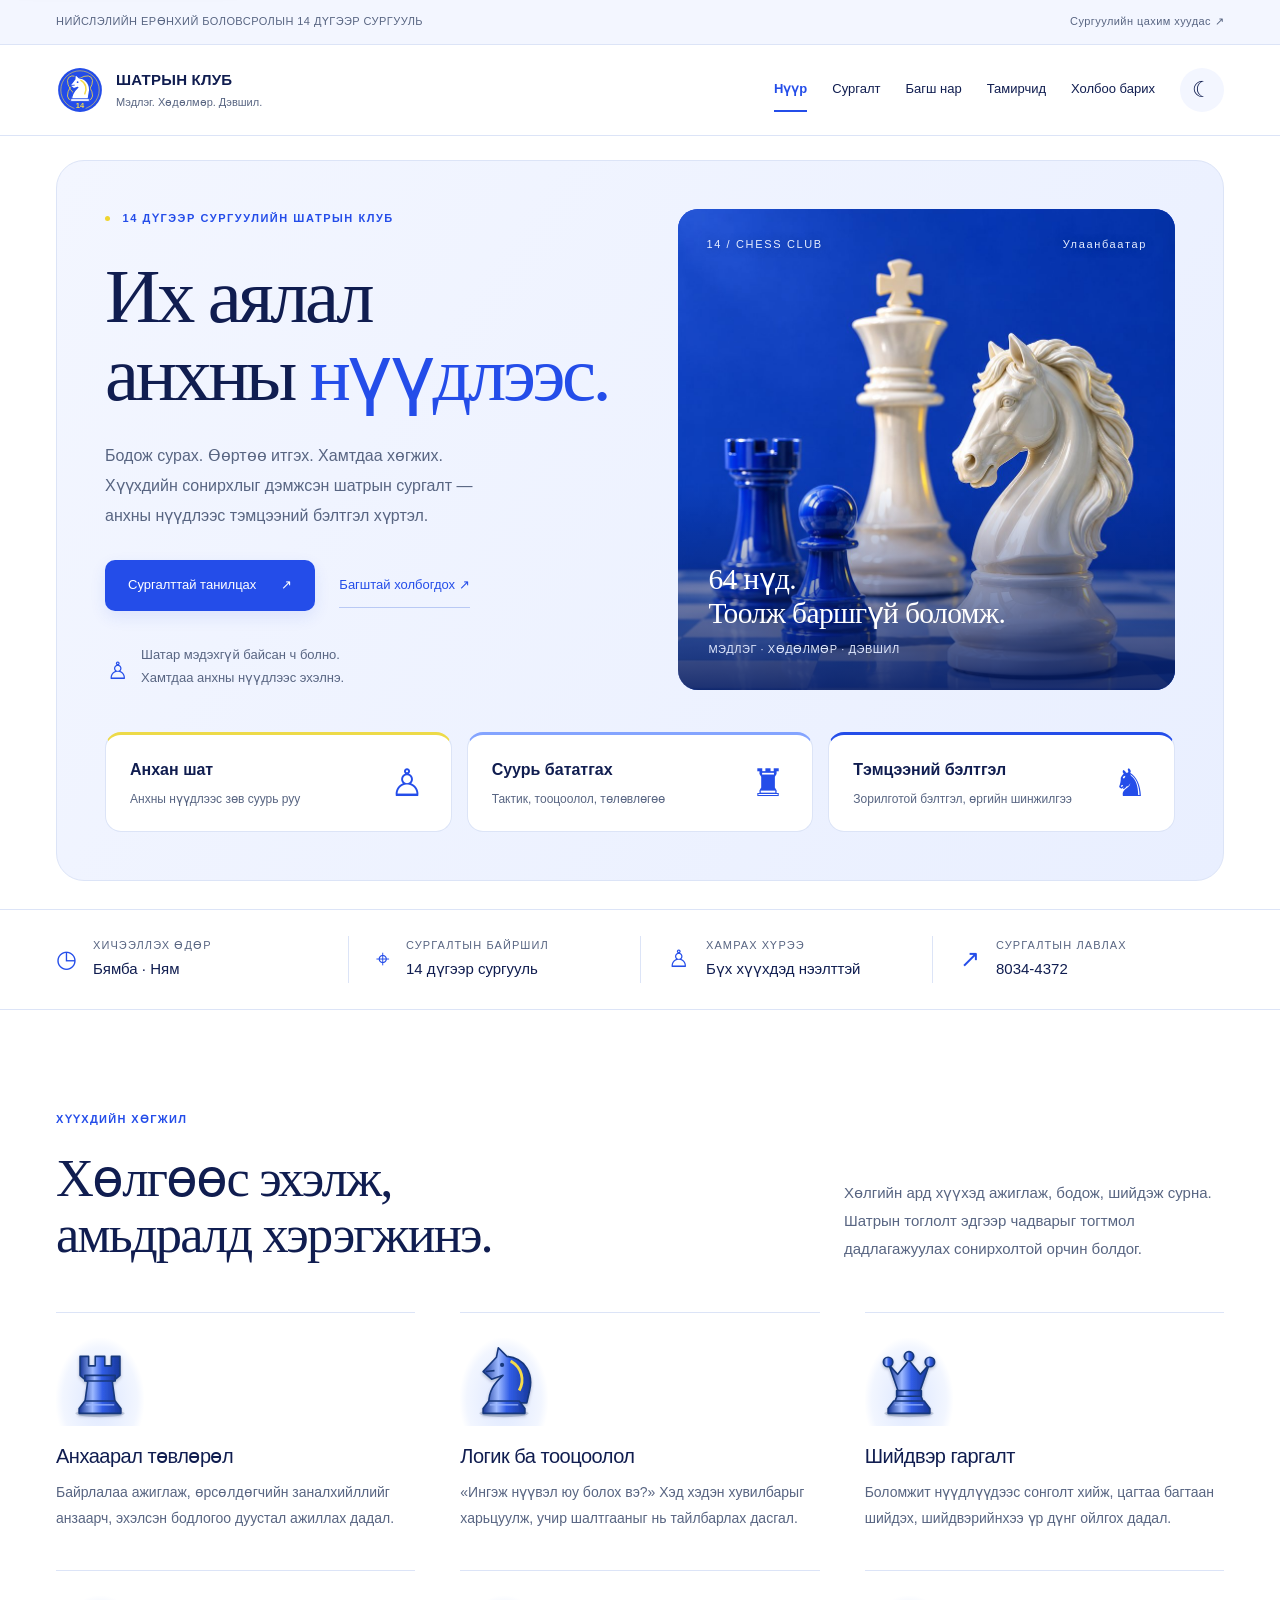
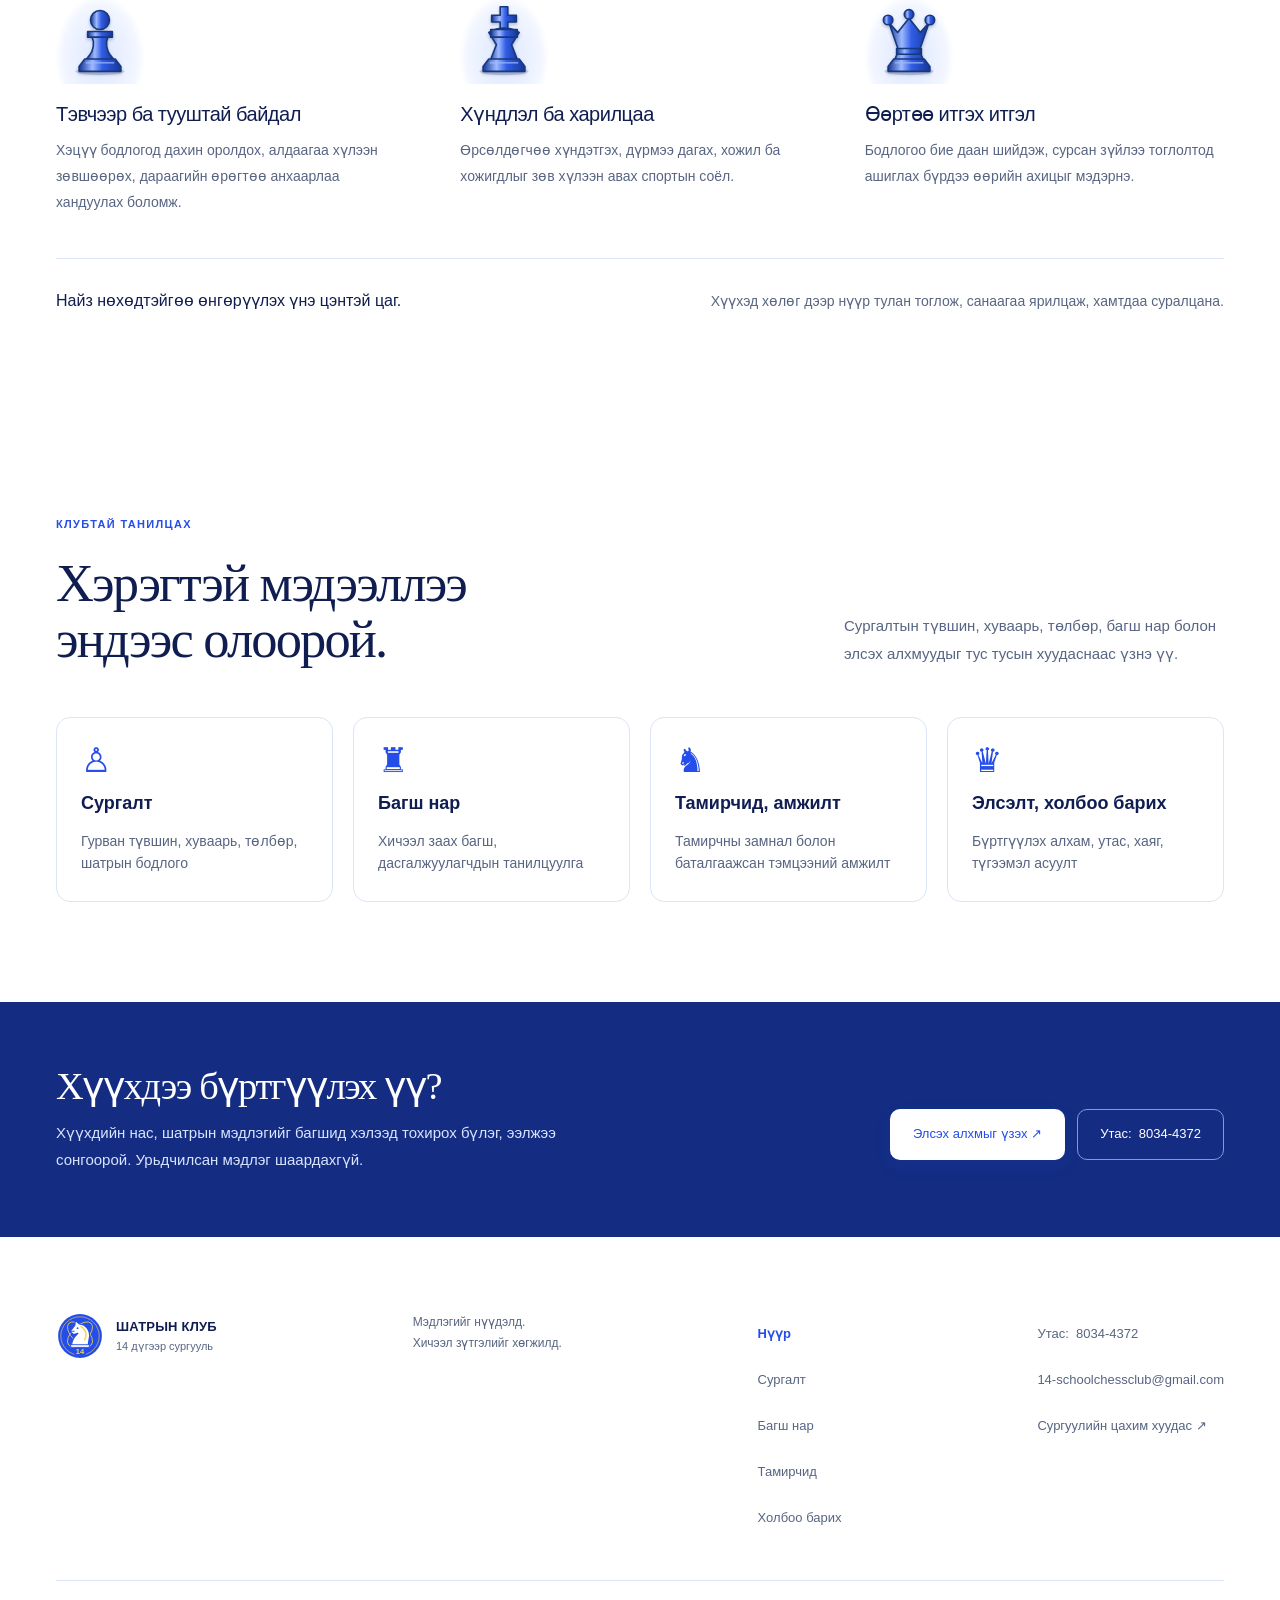
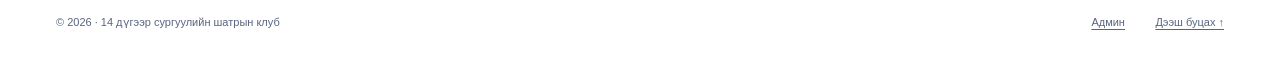
==== school14-chess-site-v2/index.html @ 6b98bfe1 "Add files via upload" ====
<!doctype html>
<html lang="mn">
  <head>
    <meta charset="utf-8" />
    <meta name="viewport" content="width=device-width, initial-scale=1" />
    <meta name="theme-color" content="#244de9" />
    <title>14 дүгээр сургуулийн шатрын клуб | Анхны нүүдлээс зөв дадал руу</title>
    <meta
      name="description"
      content="14 дүгээр сургуулийн шатрын клуб. Анхан шатнаас тэмцээний бэлтгэл хүртэлх сургалт. Бямба, Ням гарагт гурван ээлжээр хичээллэнэ."
    />
    <link rel="icon" type="image/svg+xml" href="assets/club-logo.svg" />

    <!-- Загвар -->
    <link rel="stylesheet" href="css/style.css" />

    <!-- Өнгөний горимыг хуудас зурагдахаас өмнө тохируулна -->
    <script src="js/theme.js"></script>

    <!-- Хуудасны үйлдлүүд -->
    <script src="js/site-config.js" defer></script>
    <script src="js/common.js" defer></script>
  </head>
  <body>
    <a class="skip" href="#main">Үндсэн агуулга руу шилжих</a>

    <!-- Сургуулийн мөр ба толгой хэсэг (бүх хуудсанд ижил) -->
    <div class="school-bar">
      <div class="container">
        <span>НИЙСЛЭЛИЙН ЕРӨНХИЙ БОЛОВСРОЛЫН 14 ДҮГЭЭР СУРГУУЛЬ</span>
        <a href="https://14school.mn/" target="_blank" rel="noopener" data-club-href="schoolUrl">
          Сургуулийн цахим хуудас ↗
        </a>
      </div>
    </div>
    <header class="header">
      <div class="container header-inner">
        <a class="brand" href="index.html" aria-label="Шатрын клуб — Нүүр хуудас">
          <img src="assets/club-logo.svg" width="56" height="56" alt="" />
          <span>
            ШАТРЫН КЛУБ
            <small>Мэдлэг. Хөдөлмөр. Дэвшил.</small>
          </span>
        </a>
        <button
          id="menu"
          class="menu"
          type="button"
          aria-expanded="false"
          aria-controls="nav"
          aria-label="Үндсэн цэс нээх"
        >
          <span aria-hidden="true">☰</span>
        </button>
        <nav id="nav" aria-label="Үндсэн цэс">
          <a href="index.html" aria-current="page">Нүүр</a>
          <a href="training.html">Сургалт</a>
          <a href="coaches.html">Багш нар</a>
          <a href="athletes.html">Тамирчид</a>
          <a href="contact.html">Холбоо барих</a>
        </nav>
        <div class="header-tools">
          <button
            class="theme-toggle"
            type="button"
            aria-label="Харанхуй горимд шилжих"
            aria-pressed="false"
          >
            <span aria-hidden="true">☾</span>
          </button>
        </div>
      </div>
    </header>
    <main id="main" tabindex="-1">
      <!-- Нүүр хэсэг -->
      <section class="hero" aria-labelledby="hero-title">
        <div class="container hero-content">
          <div class="hero-copy">
            <p class="eyebrow">
              <span class="dot"></span>
              14 ДҮГЭЭР СУРГУУЛИЙН ШАТРЫН КЛУБ
            </p>
            <h1 id="hero-title">
              Их аялал
              <br />
              анхны
              <span>нүүдлээс.</span>
            </h1>
            <p class="hero-lead">
              Бодож сурах. Өөртөө итгэх. Хамтдаа хөгжих.
              <br />
              Хүүхдийн сонирхлыг дэмжсэн шатрын сургалт — анхны нүүдлээс тэмцээний бэлтгэл хүртэл.
            </p>
            <div class="actions">
              <a href="training.html#program" class="button gold">
                Сургалттай танилцах
                <span>↗</span>
              </a>
              <a href="contact.html" class="hero-link">Багштай холбогдох ↗</a>
            </div>
            <div class="hero-note">
              <span aria-hidden="true">♙</span>
              <p>
                Шатар мэдэхгүй байсан ч болно.
                <br />
                <strong>Хамтдаа анхны нүүдлээс эхэлнэ.</strong>
              </p>
            </div>
          </div>
          <figure class="hero-visual">
            <img
              class="hero-photo"
              src="assets/chess-hero-v2.jpg"
              alt="Цэнхэр, цагаан хөлөг дээрх морь, ноён, тэрэг болон хүү"
              fetchpriority="high"
            />
            <div class="visual-top" aria-hidden="true">
              <span>14 / CHESS CLUB</span>
              <span>Улаанбаатар</span>
            </div>
            <figcaption class="visual-caption">
              <span>
                64 нүд.
                <br />
                Тоолж баршгүй боломж.
              </span>
              <small>МЭДЛЭГ · ХӨДӨЛМӨР · ДЭВШИЛ</small>
            </figcaption>
          </figure>
          <div class="hero-courses">
            <a class="hero-course" href="training.html#level-beginner">
              <div>
                <strong>Анхан шат</strong>
                <small>Анхны нүүдлээс зөв суурь руу</small>
              </div>
              <span aria-hidden="true">♙</span>
            </a>
            <a class="hero-course" href="training.html#level-foundation">
              <div>
                <strong>Суурь бататгах</strong>
                <small>Тактик, тооцоолол, төлөвлөгөө</small>
              </div>
              <span aria-hidden="true">♜</span>
            </a>
            <a class="hero-course" href="training.html#level-competition">
              <div>
                <strong>Тэмцээний бэлтгэл</strong>
                <small>Зорилготой бэлтгэл, өргийн шинжилгээ</small>
              </div>
              <span aria-hidden="true">♞</span>
            </a>
          </div>
        </div>
      </section>

      <!-- Товч мэдээллийн мөр -->
      <div class="quick-info">
        <div class="container quick-grid">
          <div>
            <span class="quick-icon">◷</span>
            <p>
              <small>ХИЧЭЭЛЛЭХ ӨДӨР</small>
              <strong>Бямба · Ням</strong>
            </p>
          </div>
          <div>
            <span class="quick-icon">⌖</span>
            <p>
              <small>СУРГАЛТЫН БАЙРШИЛ</small>
              <strong>14 дүгээр сургууль</strong>
            </p>
          </div>
          <div>
            <span class="quick-icon">♙</span>
            <p>
              <small>ХАМРАХ ХҮРЭЭ</small>
              <strong>Бүх хүүхдэд нээлттэй</strong>
            </p>
          </div>
          <a href="tel:+97680344372" data-club-href="phone">
            <span class="quick-icon">↗</span>
            <p>
              <small>СУРГАЛТЫН ЛАВЛАХ</small>
              <strong><span data-club="phone">8034-4372</span></strong>
            </p>
          </a>
        </div>
      </div>

      <!-- Шатрын ач тус -->
      <section id="benefits" class="section container">
        <div class="section-heading">
          <div>
            <p class="eyebrow">ХҮҮХДИЙН ХӨГЖИЛ</p>
            <h2>
              Хөлгөөс эхэлж,
              <br />
              <span>амьдралд хэрэгжинэ.</span>
            </h2>
          </div>
          <p class="section-intro">
            Хөлгийн ард хүүхэд ажиглаж, бодож, шийдэж сурна. Шатрын тоглолт эдгээр чадварыг тогтмол
            дадлагажуулах сонирхолтой орчин болдог.
          </p>
        </div>
        <div class="benefits-grid">
          <article>
            <span class="benefit-icon" aria-hidden="true">
              <img src="assets/pieces/blueR.svg" width="80" height="80" alt="" loading="lazy" />
            </span>
            <h3>Анхаарал төвлөрөл</h3>
            <p>
              Байрлалаа ажиглаж, өрсөлдөгчийн заналхийллийг анзаарч, эхэлсэн бодлогоо дуустал
              ажиллах дадал.
            </p>
          </article>
          <article>
            <span class="benefit-icon" aria-hidden="true">
              <img src="assets/pieces/blueN.svg" width="80" height="80" alt="" loading="lazy" />
            </span>
            <h3>Логик ба тооцоолол</h3>
            <p>
              «Ингэж нүүвэл юу болох вэ?» Хэд хэдэн хувилбарыг харьцуулж, учир шалтгааныг нь
              тайлбарлах дасгал.
            </p>
          </article>
          <article>
            <span class="benefit-icon" aria-hidden="true">
              <img src="assets/pieces/blueQ.svg" width="80" height="80" alt="" loading="lazy" />
            </span>
            <h3>Шийдвэр гаргалт</h3>
            <p>
              Боломжит нүүдлүүдээс сонголт хийж, цагтаа багтаан шийдэх, шийдвэрийнхээ үр дүнг ойлгох
              дадал.
            </p>
          </article>
          <article>
            <span class="benefit-icon" aria-hidden="true">
              <img src="assets/pieces/blueP.svg" width="80" height="80" alt="" loading="lazy" />
            </span>
            <h3>Тэвчээр ба тууштай байдал</h3>
            <p>
              Хэцүү бодлогод дахин оролдох, алдаагаа хүлээн зөвшөөрөх, дараагийн өрөгтөө анхаарлаа
              хандуулах боломж.
            </p>
          </article>
          <article>
            <span class="benefit-icon" aria-hidden="true">
              <img src="assets/pieces/blueK.svg" width="80" height="80" alt="" loading="lazy" />
            </span>
            <h3>Хүндлэл ба харилцаа</h3>
            <p>
              Өрсөлдөгчөө хүндэтгэх, дүрмээ дагах, хожил ба хожигдлыг зөв хүлээн авах спортын соёл.
            </p>
          </article>
          <article>
            <span class="benefit-icon" aria-hidden="true">
              <img src="assets/pieces/blueQ.svg" width="80" height="80" alt="" loading="lazy" />
            </span>
            <h3>Өөртөө итгэх итгэл</h3>
            <p>
              Бодлогоо бие даан шийдэж, сурсан зүйлээ тоглолтод ашиглах бүрдээ өөрийн ахицыг
              мэдэрнэ.
            </p>
          </article>
        </div>
        <div class="benefit-note">
          <strong>Найз нөхөдтэйгөө өнгөрүүлэх үнэ цэнтэй цаг.</strong>
          <p>Хүүхэд хөлөг дээр нүүр тулан тоглож, санаагаа ярилцаж, хамтдаа суралцана.</p>
        </div>
      </section>

      <!-- Бусад хуудас руу чиглүүлэх -->
      <section class="section container" aria-labelledby="explore-title">
        <div class="section-heading">
          <div>
            <p class="eyebrow">КЛУБТАЙ ТАНИЛЦАХ</p>
            <h2 id="explore-title">
              Хэрэгтэй мэдээллээ
              <br />
              <span>эндээс олоорой.</span>
            </h2>
          </div>
          <p class="section-intro">
            Сургалтын түвшин, хуваарь, төлбөр, багш нар болон элсэх алхмуудыг тус тусын хуудаснаас
            үзнэ үү.
          </p>
        </div>
        <ul class="page-links">
          <li>
            <a href="training.html">
              <span aria-hidden="true">♙</span>
              <strong>Сургалт</strong>
              <small>Гурван түвшин, хуваарь, төлбөр, шатрын бодлого</small>
            </a>
          </li>
          <li>
            <a href="coaches.html">
              <span aria-hidden="true">♜</span>
              <strong>Багш нар</strong>
              <small>Хичээл заах багш, дасгалжуулагчдын танилцуулга</small>
            </a>
          </li>
          <li>
            <a href="athletes.html">
              <span aria-hidden="true">♞</span>
              <strong>Тамирчид, амжилт</strong>
              <small>Тамирчны замнал болон баталгаажсан тэмцээний амжилт</small>
            </a>
          </li>
          <li>
            <a href="contact.html">
              <span aria-hidden="true">♛</span>
              <strong>Элсэлт, холбоо барих</strong>
              <small>Бүртгүүлэх алхам, утас, хаяг, түгээмэл асуулт</small>
            </a>
          </li>
        </ul>
      </section>

      <!-- Элсэлтийн уриалга -->
      <section class="cta-band" aria-labelledby="cta-title">
        <div class="container">
          <div>
            <h2 id="cta-title">Хүүхдээ бүртгүүлэх үү?</h2>
            <p>
              Хүүхдийн нас, шатрын мэдлэгийг багшид хэлээд тохирох бүлэг, ээлжээ сонгоорой.
              Урьдчилсан мэдлэг шаардахгүй.
            </p>
          </div>
          <div class="actions">
            <a class="button gold" href="contact.html">Элсэх алхмыг үзэх ↗</a>
            <a class="button outline-light" href="tel:+97680344372" data-club-href="phone">
              <span>
                Утас:&nbsp;
                <span data-club="phone">8034-4372</span>
              </span>
            </a>
          </div>
        </div>
      </section>
    </main>

    <!-- Хөл хэсэг (бүх хуудсанд ижил) -->
    <footer>
      <div class="container footer-top">
        <a class="brand" href="index.html" aria-label="Шатрын клуб — Нүүр хуудас">
          <img src="assets/club-logo.svg" width="48" height="48" alt="" />
          <span>
            ШАТРЫН КЛУБ
            <small>14 дүгээр сургууль</small>
          </span>
        </a>
        <p>
          Мэдлэгийг нүүдэлд.
          <br />
          Хичээл зүтгэлийг хөгжилд.
        </p>
        <nav class="footer-nav" aria-label="Хөл хэсгийн цэс">
          <ul>
            <li><a href="index.html" aria-current="page">Нүүр</a></li>
            <li><a href="training.html">Сургалт</a></li>
            <li><a href="coaches.html">Багш нар</a></li>
            <li><a href="athletes.html">Тамирчид</a></li>
            <li><a href="contact.html">Холбоо барих</a></li>
          </ul>
        </nav>
        <ul class="footer-contact">
          <li>
            <a href="tel:+97680344372" data-club-href="phone">
              <span>
                Утас:&nbsp;
                <span data-club="phone">8034-4372</span>
              </span>
            </a>
          </li>
          <li>
            <a href="mailto:14-schoolchessclub@gmail.com" data-club-href="email">
              <span data-club="email">14-schoolchessclub@gmail.com</span>
            </a>
          </li>
          <li>
            <a
              href="https://14school.mn/"
              target="_blank"
              rel="noopener"
              data-club-href="schoolUrl"
            >
              Сургуулийн цахим хуудас ↗
            </a>
          </li>
        </ul>
      </div>
      <div class="container footer-bottom">
        <span>© 2026 · 14 дүгээр сургуулийн шатрын клуб</span>
        <a href="admin.html" rel="nofollow">Админ</a>
        <a href="#main">Дээш буцах ↑</a>
      </div>
    </footer>
  </body>
</html>
---- school14-chess-site-v2/css/style.css ----
/*
  14 дүгээр сургуулийн шатрын клуб — үндсэн загвар

  Бүтэц:
    1. Өнгө, фонтын хувьсагчид (:root)
    2. Суурь тохиргоо
    3. Нийтлэг хэрэгслүүд
    4. Хуудасны хэсгүүд — сайт дээр харагдах дарааллаар
    5. Дэлгэцийн хэмжээ бүрийн тохиргоо (@media) — файлын төгсгөлд

  Өнгө солихдоо зөвхөн :root доторх хувьсагчийг засна.
*/

/* ==========================================================================
   Өнгө, фонтын хувьсагчид
   ========================================================================== */

:root {
  --gold: #e6c465;
  --font: Arial, Helvetica, sans-serif;
  --body: #fff;
  --surface: #fff;
  --paper: #f3f6ff;
  --soft: #e9efff;
  --ink: #101d50;
  --muted: #586582;
  --blue: #244de9;
  --navy: #122b7c;
  --line: #dce4f7;
  --hero: #f2f6ff;
  --accent: #f6db48;
  color-scheme: light;
}

:root[data-theme='dark'] {
  --body: #0d1734;
  --surface: #152347;
  --paper: #111f40;
  --soft: #1b3060;
  --ink: #f4f7ff;
  --muted: #b9c6e4;
  --blue: #94b4ff;
  --navy: #09122b;
  --line: #2e426b;
  --hero: #14264f;
  --accent: #f6db48;
  color-scheme: dark;
}

/* ==========================================================================
   Суурь тохиргоо
   ========================================================================== */

* {
  box-sizing: border-box;
}

html {
  scroll-behavior: smooth;
  scroll-padding-top: 110px;
}

body {
  margin: 0;
  background: var(--body);
  color: var(--ink);
  font:
    16px/1.75 Arial,
    Helvetica,
    sans-serif;
  -webkit-font-smoothing: antialiased;
}

a {
  color: inherit;
  text-decoration: none;
  -webkit-tap-highlight-color: transparent;
  touch-action: manipulation;
}

button {
  font: inherit;
  -webkit-tap-highlight-color: transparent;
  cursor: pointer;
  touch-action: manipulation;
}

input {
  font: inherit;
  touch-action: manipulation;
}

img {
  max-width: 100%;
}

h1,
h2 {
  margin: 0;
  font-family: 'Times New Roman', Times, serif;
  font-weight: 400;
  line-height: 1.06;
  letter-spacing: -0.035em;
}

h2 {
  font-size: clamp(38px, 4.1vw, 58px);
}

h3,
h4 {
  margin: 0;
  font-weight: 500;
  line-height: 1.2;
  letter-spacing: -0.025em;
}

h3 {
  font-size: 20px;
}

p {
  margin: 0;
  text-wrap: pretty;
}

button:focus-visible,
a:focus-visible,
summary:focus-visible,
input:focus-visible {
  outline: 3px solid #d5ad40;
  outline-offset: 5px;
}

button:disabled {
  cursor: default;
}

[hidden] {
  display: none !important;
}

#team {
  border-top: 1px solid var(--line);
}

/* ==========================================================================
   Нийтлэг хэрэгслүүд: контейнер, гарчиг, товч
   ========================================================================== */

.container {
  width: calc(100% - 112px);
  max-width: 1240px;
  margin: auto;
}

.skip {
  position: fixed;
  top: -80px;
  left: 10px;
  z-index: 100;
  padding: 12px 16px;
  border-radius: 4px;
  background: var(--surface);
  color: var(--ink);
  box-shadow: 0 6px 24px #0b1a4a33;
}

.skip:focus {
  top: 10px;
}

.dot {
  display: inline-block;
  width: 6px;
  height: 6px;
  margin: 0 8px 1px 0;
  border-radius: 50%;
}

.button {
  display: inline-flex;
  align-items: center;
  justify-content: center;
  gap: 25px;
  min-height: 49px;
  padding: 13px 22px;
  border: 1px solid transparent;
  border-radius: 10px;
  font-size: 13px;
  font-weight: 500;
  transition:
    background 0.18s,
    transform 0.18s;
}

.button:hover {
  transform: translateY(-2px);
}

.section-heading {
  display: flex;
  align-items: flex-end;
  justify-content: space-between;
  gap: 60px;
  margin-bottom: 50px;
}

.text-link {
  display: inline-block;
  color: var(--blue);
  font-size: 13px;
  font-weight: 500;
  line-height: 1.8;
}

.plain-light {
  border: 0;
  background: transparent;
}

.section-intro,
.section-heading .section-intro {
  max-width: 380px;
  color: var(--muted);
  font-size: 15px;
  line-height: 1.85;
}

.section {
  padding-block: 100px;
}

.eyebrow {
  margin-bottom: 22px;
  color: var(--blue);
  font-size: 11px;
  font-weight: 600;
  letter-spacing: 0.12em;
}

.section-heading > div {
  flex-shrink: 1;
}

.gold {
  background: #244de9;
  box-shadow: 0 6px 16px #244de91a;
  color: white;
}

.gold:hover {
  background: #173ac3;
  color: #fff;
}

/* ==========================================================================
   Сургуулийн мөр ба толгой хэсэг
   ========================================================================== */

.school-bar .container {
  display: flex;
  align-items: center;
  justify-content: space-between;
  min-height: 30px;
}

.header {
  position: sticky;
  top: 0;
  z-index: 20;
  border-bottom: 1px solid var(--line);
  border-color: var(--line);
  background: var(--body);
}

.header-inner {
  display: flex;
  align-items: center;
  justify-content: space-between;
  gap: 25px;
  min-height: 90px;
}

.brand {
  display: flex;
  flex-shrink: 0;
  align-items: center;
  gap: 12px;
}

.brand img {
  width: 48px;
  height: 48px;
  border-radius: 50%;
}

.brand > span {
  font-size: 15px;
  font-weight: 600;
  line-height: 1.35;
  letter-spacing: 0.015em;
}

.brand small {
  display: block;
  margin-top: 4px;
  color: var(--muted);
  font-size: 11px;
  font-weight: 500;
  letter-spacing: 0;
}

.header nav {
  display: flex;
  flex: 1;
  align-items: center;
  justify-content: flex-end;
}

.header nav > a:hover {
  color: var(--blue);
}

.nav-cta {
  gap: 25px;
  padding: 11px 18px;
  border: 1px solid #ccd3e2;
  border-radius: 4px;
}

.menu {
  display: none;
}

.header-tools {
  display: flex;
  align-items: center;
  gap: 12px;
}

.theme-toggle {
  width: 34px;
  height: 34px;
  border: 0;
  border-radius: 50%;
  background: var(--paper);
  color: var(--ink);
  font-size: 22px;
}

.school-bar {
  border-bottom: 1px solid var(--line);
  background: var(--paper);
  color: var(--muted);
  font-size: 11px;
  letter-spacing: 0.04em;
}

.header nav {
  gap: 25px;
  font-size: 13px;
}

/* ==========================================================================
   Нүүр хэсэг
   ========================================================================== */

.hero {
  position: relative;
  isolation: auto;
  padding-top: 24px;
  background: var(--body);
}

.hero-photo {
  top: 55px;
  right: max(40px, calc((100vw - 1180px) / 2));
  bottom: auto;
  width: 41%;
  height: 390px;
  object-position: 60% 60%;
}

.actions {
  display: flex;
  flex-wrap: wrap;
  align-items: center;
  margin-top: 30px;
}

.hero-link {
  display: flex;
  gap: 17px;
  padding-block: 9px;
  border-bottom: 1px solid var(--line);
  border-color: #b9c9f4;
  color: var(--blue);
  font-size: 13px;
}

.hero-note {
  display: flex;
  align-items: center;
  gap: 10px;
  margin-top: 32px;
  color: var(--muted);
}

.hero-note > span {
  display: grid;
  place-items: center;
  width: 26px;
  height: 32px;
  border-radius: 50%;
  color: var(--blue);
  font-family: serif;
  font-size: 24px;
}

.hero-note p {
  font-size: 13px;
  line-height: 1.8;
}

.hero-content {
  position: relative;
  isolation: isolate;
  display: grid;
  grid-template-columns: 1.07fr 1fr;
  align-items: center;
  gap: 42px;
  min-height: 0;
  margin-bottom: 28px;
  padding: 48px;
  overflow: hidden;
  border: 1px solid var(--line);
  border-radius: 28px;
  background: linear-gradient(125deg, var(--paper), var(--soft));
}

.hero-copy {
  max-width: none;
}

.hero h1 {
  font-size: clamp(58px, 6vw, 84px);
  font-weight: 500;
  line-height: 1.01;
  letter-spacing: -0.045em;
}

.hero h1 > span {
  color: var(--blue);
}

.hero .eyebrow {
  margin-bottom: 30px;
  font-size: 11px;
  letter-spacing: 0.14em;
}

.hero .dot {
  width: 5px;
  height: 5px;
  background: #efd530;
}

.hero-lead {
  max-width: 390px;
  margin-top: 28px;
  color: var(--muted);
  line-height: 1.85;
}

.hero .actions {
  flex-direction: row;
  gap: 24px;
}

.hero-note strong {
  font-weight: 400;
}

.hero-visual {
  position: relative;
  align-self: stretch;
  min-width: 0;
  min-height: 480px;
  margin: 0;
  overflow: hidden;
  border-radius: 20px;
  background: #2146d7;
}

.hero .hero-photo {
  position: absolute;
  inset: 0;
  z-index: 0;
  width: 100%;
  height: 100%;
  object-fit: cover;
  object-position: center 25%;
}

.hero-visual:after {
  position: absolute;
  inset: 0;
  background: linear-gradient(0deg, #102e9bd9, transparent 45%);
  content: '';
}

.visual-top {
  position: absolute;
  top: 26px;
  right: 28px;
  left: 28px;
  z-index: 1;
  display: flex;
  justify-content: space-between;
  color: #e6edff;
  font-size: 11px;
  letter-spacing: 0.15em;
  text-shadow: 0 1px 8px #12347688;
}

.visual-caption {
  position: absolute;
  right: 25px;
  bottom: 30px;
  left: 30px;
  z-index: 1;
  color: #fff;
}

.visual-caption span {
  display: block;
  font:
    31px/1.15 'Times New Roman',
    serif;
  font-size: clamp(26px, 2.3vw, 34px);
  letter-spacing: -0.02em;
}

.visual-caption small {
  display: block;
  margin-top: 10px;
  color: #e2eaff;
  font-size: 11px;
  letter-spacing: 0.05em;
}

.hero-courses {
  display: grid;
  grid-template-columns: repeat(3, 1fr);
  grid-column: 1/-1;
  gap: 15px;
}

.hero-course {
  display: grid;
  grid-template-columns: 1fr 40px;
  align-items: center;
  gap: 10px;
  padding: 21px 24px;
  border: 1px solid var(--line);
  border-radius: 16px;
  background: var(--surface);
  transition:
    transform 0.2s,
    box-shadow 0.2s;
}

.hero-course:hover {
  box-shadow: 0 12px 25px #1e47b216;
  transform: translateY(-3px);
}

.hero-course strong {
  display: block;
  font-weight: 600;
}

.hero-course small {
  display: block;
  margin-top: 5px;
  color: var(--muted);
  font-size: 12px;
}

.hero-course > span {
  color: var(--blue);
  font:
    38px/1 Georgia,
    serif;
  text-align: center;
}

.hero-course:first-child {
  border-top: 3px solid #edda48;
}

.hero-course:nth-child(2) {
  border-top: 3px solid #84a4ff;
}

.hero-course:nth-child(3) {
  border-top: 3px solid #244de9;
}

.hero-visual::after {
  background: linear-gradient(0deg, #061d64e6, transparent 43%);
}

/* ==========================================================================
   Товч мэдээллийн мөр
   ========================================================================== */

.quick-grid {
  display: grid;
  grid-template-columns: repeat(4, 1fr);
  padding-block: 26px;
}

.quick-grid > div,
.quick-grid > a {
  display: flex;
  align-items: center;
  gap: 16px;
  padding-left: 27px;
  border-left: 1px solid #d9dee9;
  border-color: var(--line);
}

.quick-grid > :first-child {
  padding-left: 0;
  border: 0;
}

.quick-grid small {
  display: block;
  color: var(--muted);
  font-size: 11px;
  letter-spacing: 0.1em;
}

.quick-info {
  border-block: 1px solid var(--line);
  background: var(--body);
}

.quick-icon {
  color: var(--blue);
  font-size: 24px;
}

.quick-grid strong {
  font-size: 15px;
  font-weight: 500;
}

/* ==========================================================================
   Шатрын ач тус
   ========================================================================== */

.benefits-grid {
  display: grid;
  grid-template-columns: repeat(3, 1fr);
  row-gap: 38px;
  column-gap: 45px;
}

.benefits-grid p {
  color: var(--muted);
  font-size: 14px;
  line-height: 1.85;
}

.benefit-note {
  display: flex;
  align-items: center;
  justify-content: space-between;
  gap: 25px;
  margin-top: 42px;
  padding: 28px 0 0;
  border-top: 1px solid var(--line);
}

.benefit-note p {
  color: var(--muted);
  font-size: 14px;
}

.benefits-grid article {
  padding: 25px 0 0;
  border-top: 1px solid var(--line);
}

.benefit-icon {
  display: grid;
  place-items: center;
  width: 88px;
  height: 88px;
  margin-bottom: 18px;
  background: radial-gradient(ellipse at 50% 70%, #dce6ff 0, #f2f6ff 60%, transparent 72%);
  color: var(--blue);
  font:
    35px/1.2 'Times New Roman',
    serif;
}

.benefits-grid h3 {
  margin-bottom: 12px;
}

.benefit-note strong {
  font-weight: 500;
}

.benefit-icon img {
  width: 76px;
  height: 76px;
  transition: transform 0.25s ease;
}

.benefits-grid article:hover .benefit-icon img {
  transform: translateY(-4px) rotate(-3deg);
}

:root[data-theme='dark'] .benefit-icon {
  background: radial-gradient(ellipse, #25457e 0, transparent 72%);
}

/* ==========================================================================
   Сургалтын хөтөлбөр
   ========================================================================== */

.program-tabs {
  display: grid;
  grid-template-columns: repeat(3, 1fr);
  gap: 0;
  border-bottom: 1px solid #d3d9e7;
  border-color: var(--line);
}

.program-tabs button {
  margin-bottom: -1px;
  padding: 20px 15px;
  border: 0;
  border-bottom: 3px solid transparent;
  background: none;
  color: var(--muted);
  font-size: 15px;
  text-align: left;
}

.program-tabs button span {
  margin-right: 14px;
  font-size: 11px;
  font-weight: 500;
}

.program-panel {
  display: grid;
  grid-template-columns: 1fr 1.2fr;
  gap: 45px;
  margin-top: 35px;
  overflow: hidden;
}

.program-overview {
  position: relative;
  padding: 25px 30px 25px 0;
  overflow: hidden;
  border-right: 1px solid var(--line);
}

.program-overview .program-title {
  position: relative;
  font-family: 'Times New Roman', Times, serif;
  font-size: 43px;
  font-weight: 400;
  line-height: 1.1;
  letter-spacing: -0.035em;
}

.program-overview > p:not(.eyebrow) {
  position: relative;
  max-width: 320px;
  margin-top: 20px;
  color: var(--muted);
  font-size: 15px;
  line-height: 1.8;
}

.program-overview .text-link {
  position: relative;
  margin-top: 25px;
}

.program-piece {
  position: absolute;
  top: 25px;
  right: 15px;
  opacity: 0.12;
  color: var(--blue);
  font-family: serif;
  font-size: 165px;
  line-height: 1;
}

.check-list {
  margin: 22px 0 26px;
  padding: 0;
  list-style: none;
}

.check-list li {
  position: relative;
  margin: 14px 0;
  padding-left: 25px;
  color: var(--muted);
  font-size: 15px;
  line-height: 1.85;
}

.check-list li:before {
  position: absolute;
  left: 0;
  color: var(--blue);
  font-weight: 700;
  content: '✓';
}

.learning-result {
  padding-top: 19px;
  border-top: 1px solid var(--line);
}

.learning-result span {
  color: var(--blue);
  font-size: 11px;
  font-weight: 800;
  letter-spacing: 0.1em;
}

.learning-result p {
  margin-top: 7px;
  color: var(--muted);
  font-size: 15px;
  line-height: 1.8;
}

.program-foot {
  display: flex;
  justify-content: space-between;
  gap: 20px;
  margin-top: 24px;
  padding-top: 23px;
  border-top: 1px solid var(--line);
  color: var(--muted);
  font-size: 12px;
}

.program-foot a {
  color: var(--blue);
  font-weight: 800;
  white-space: nowrap;
}

.program {
  border-block: 1px solid var(--line);
  background: var(--paper);
}

.program-tabs button[aria-selected='true'] {
  border-bottom-color: var(--blue);
  color: var(--blue);
}

.program-detail {
  padding: 25px 0;
}

.program-detail .program-subtitle {
  font-size: 17px;
}

/* ==========================================================================
   Багш нар
   ========================================================================== */

.team-grid {
  display: grid;
  grid-template-columns: repeat(3, 1fr);
  gap: 28px;
}

.coach {
  display: flex;
  flex-direction: column;
}

.coach-highlight {
  margin-top: 13px;
  color: var(--blue);
  font-size: 13px;
}

.coach ul {
  margin-block: 20px;
  padding-left: 16px;
  color: var(--muted);
  font-size: 13px;
  line-height: 1.9;
}

.coach li {
  padding-bottom: 6px;
}

.coach-duty {
  min-height: 62px;
  margin-top: auto;
  padding-top: 18px;
  border-top: 1px solid var(--line);
  border-color: var(--line);
  color: var(--muted);
  font-size: 13px;
  line-height: 1.8;
}

.coach-photo {
  display: flex;
  flex-direction: column;
  flex-shrink: 0;
  align-items: center;
  justify-content: center;
  gap: 10px;
  height: 380px;
  overflow: hidden;
  border-radius: 16px;
  background: var(--paper);
}

.coach-photo img {
  width: 100%;
  height: 100%;
  object-fit: cover;
  object-position: center 25%;
  transition: transform 0.45s ease;
}

/* Зураг бүрийн царай голд харагдах байрлал */
[data-teacher='oyunchimeg'] .coach-photo img {
  object-position: center 20%;
}

[data-teacher='ganerdene'] .coach-photo img {
  object-position: center 54%;
}

[data-teacher='chinguun'] .coach-photo img {
  object-position: 62% 30%;
}

.coach-body {
  display: flex;
  flex: 1;
  flex-direction: column;
  padding: 25px 0 0;
}

.coach:hover .coach-photo img {
  transform: scale(1.025);
}

.coach .eyebrow {
  margin-bottom: 14px;
  font-size: 11px;
  letter-spacing: 0.07em;
}

.coach .coach-name {
  font-size: 24px;
  line-height: 1.25;
}

.coach-body ul {
  flex: 1 1 auto;
}

.coach-body .coach-duty {
  min-height: 5.6em;
}

/* ==========================================================================
   Хичээлийн хуваарь ба төлбөр
   ========================================================================== */

.schedule-grid {
  display: grid;
  grid-template-columns: repeat(3, 1fr);
  gap: 0;
  border-block: 1px solid var(--line);
}

.slot-top {
  display: flex;
  justify-content: space-between;
  gap: 8px;
  color: var(--muted);
  font-size: 11px;
  letter-spacing: 0.05em;
}

.slot h3 {
  margin-top: 30px;
  font-family: 'Times New Roman', Times, serif;
  font-size: 39px;
  font-weight: 400;
  font-variant-numeric: tabular-nums;
  letter-spacing: -0.04em;
}

.slot h3 span {
  margin: 0 4px;
  color: var(--muted);
  font-size: 21px;
}

.slot p {
  min-height: 44px;
  margin-top: 13px;
  color: var(--muted);
  font-size: 14px;
}

.slot a {
  display: block;
  margin-top: 12px;
  padding-top: 19px;
  color: var(--blue);
  font-size: 12px;
  font-weight: 500;
}

.schedule-note span {
  margin-right: 8px;
  color: var(--blue);
}

.schedule-note a {
  text-decoration: underline;
  text-underline-offset: 3px;
}

.schedule-note {
  margin-top: 24px;
  color: var(--muted);
  font-size: 13px;
  line-height: 1.9;
}

.slot,
.slot.featured {
  padding: 30px;
  border-right: 1px solid var(--line);
}

.slot:first-child {
  padding-left: 0;
}

.slot:last-child {
  border: 0;
}

.featured .slot-top {
  color: var(--blue);
}

.fee-banner {
  display: flex;
  align-items: center;
  justify-content: space-between;
  gap: 25px;
  margin-top: 35px;
  padding: 30px 34px;
  border: 1px solid var(--line);
  border-left: 4px solid #ead236;
  border-radius: 18px;
  background: var(--soft);
}

.fee-banner p {
  color: var(--muted);
  font-size: 13px;
}

.fee-banner strong {
  color: var(--blue);
  font-family: 'Times New Roman', serif;
  font-size: 39px;
  font-weight: 400;
  letter-spacing: -0.04em;
}

.fee-banner strong small {
  color: var(--muted);
  font-family: Arial, sans-serif;
  font-size: 13px;
  letter-spacing: 0;
}

.fee-banner .text-link {
  color: var(--ink);
}

/* ==========================================================================
   Шатрын бодлого
   ========================================================================== */

.practice-layout {
  display: grid;
  grid-template-columns: 1fr 1fr;
  align-items: center;
  gap: clamp(36px, 5vw, 80px);
}

.practice-copy > p:not(.eyebrow) {
  max-width: 450px;
  margin-top: 24px;
  color: #d4dffb;
  font-size: 15px;
  line-height: 1.85;
}

.puzzle-task {
  margin-top: 30px;
  padding-left: 20px;
  border-left: 2px solid var(--gold);
  border-color: #4862a2;
}

.puzzle-task > span {
  color: #f0d94e;
  font-size: 11px;
  letter-spacing: 0.12em;
}

.puzzle-task h3 {
  margin-top: 8px;
  font-size: 23px;
  font-weight: 400;
  line-height: 1.5;
}

.practice-copy p.practice-instruction {
  max-width: 400px;
  font-size: 12px;
}

.puzzle-controls {
  display: flex;
  align-items: center;
  gap: 25px;
  margin-top: 26px;
}

.board-heading {
  display: flex;
  align-items: center;
  justify-content: space-between;
  gap: 15px;
  margin-bottom: 17px;
  color: #566786;
  font-size: 11px;
  letter-spacing: 0.07em;
}

.board-frame {
  display: grid;
  grid-template-columns: 12px 1fr;
  gap: 6px;
}

.ranks,
.files {
  display: grid;
  color: #899bbd;
  font-size: 11px;
}

.ranks {
  grid-template-rows: repeat(8, 1fr);
  align-items: center;
}

.files {
  grid-template-columns: repeat(8, 1fr);
  grid-column: 2;
  text-align: center;
}

.board {
  display: grid;
  grid-template-columns: repeat(8, 1fr);
  aspect-ratio: 1;
  overflow: hidden;
  border: 4px solid #243c71;
  border-radius: 8px;
  box-shadow: 0 7px 18px #1533671a;
  touch-action: manipulation;
}

.square {
  position: relative;
  display: grid;
  place-items: center;
  aspect-ratio: 1;
  padding: 0;
  border: 0;
  border-radius: 0;
  background: #e3e7ed;
  font-family: Georgia, 'DejaVu Sans', serif;
  font-size: clamp(28px, 3vw, 45px);
  line-height: 1;
}

.square.selected {
  background: #e0c264 !important;
}

.square.last {
  box-shadow: inset 0 0 0 4px #d8b34c;
}

.square:focus-visible {
  z-index: 1;
  outline: 3px solid #efc44c;
  outline-offset: -3px;
}

.practice .plain-light {
  color: #d9e4ff;
  font-size: 13px;
}

.practice {
  background: #142d83;
  color: #f6f5ee;
}

.practice .outline-light {
  border: 0;
  border-radius: 9px;
  background: #fff;
  color: #244de9;
}

.practice .eyebrow {
  color: #f0d94e;
}

.practice h2,
.practice h2 > span,
.practice h3 {
  color: #fff;
}

.puzzle-shell {
  padding: 26px;
  border: 1px solid #ffffff45;
  border-radius: 18px;
  background: #fff;
  box-shadow: 0 24px 70px #06174740;
  color: #14244e;
}

.board-heading > div {
  display: grid;
  gap: 4px;
}

.puzzle-eyebrow {
  color: #7181a0;
  font:
    11px/1.5 Arial,
    sans-serif;
  letter-spacing: 0.11em;
}

.board-heading strong {
  color: #14244e;
  font:
    600 17px/1.4 Arial,
    sans-serif;
  letter-spacing: 0;
}

.puzzle-count {
  flex-shrink: 0;
  padding: 6px 10px;
  border: 1px solid #dbe4f4;
  border-radius: 30px;
  color: #244de9;
  font:
    600 12px/1.3 Arial,
    sans-serif;
  letter-spacing: 0;
}

.puzzle-turn {
  display: flex;
  align-items: center;
  gap: 8px;
  margin: 0 0 14px 18px;
  color: #354a70;
}

.puzzle-turn > span {
  width: 10px;
  height: 10px;
  border: 1px solid #8c9bb5;
  border-radius: 50%;
  background: #fff;
}

.puzzle-turn strong {
  font:
    500 12px/1.4 Arial,
    sans-serif;
}

.puzzle-turn small {
  margin-left: auto;
  color: #7181a0;
  font:
    12px/1.4 Arial,
    sans-serif;
}

.board .square.light {
  background: #eff3fc;
}

.board .square.dark {
  background: #7693c8;
}

.board .square {
  overflow: hidden;
  transition: background-color 0.15s;
  -webkit-user-select: none;
  user-select: none;
}

.board .square img {
  position: relative;
  z-index: 1;
  width: 86%;
  height: 86%;
  object-fit: contain;
  pointer-events: none;
  transition: transform 0.18s;
}

.board .square:hover {
  box-shadow: inset 0 0 0 3px #244de96b;
}

.board .square.selected {
  background: #f7dc69 !important;
  box-shadow: inset 0 0 0 3px #cb9d24;
}

.board .square.selected img {
  transform: translateY(-2px) scale(1.03);
}

.board .square.available::after {
  position: absolute;
  width: 21%;
  height: 21%;
  border-radius: 50%;
  background: #173f8860;
  content: '';
}

.board .square.last {
  background: #bde1cd;
  box-shadow: inset 0 0 0 3px #20845d;
}

.board .square.answer {
  box-shadow: inset 0 0 0 4px #ecc842;
}

.puzzle-message {
  min-height: 78px;
  margin-top: 17px;
  padding: 13px 15px;
  border: 1px solid #e1e8f5;
  border-radius: 11px;
  background: #f0f4fc;
  color: #435879;
  font:
    13px/1.7 Arial,
    sans-serif;
}

.puzzle-message.success {
  border-color: #bfdfcb;
  background: #edf8f1;
  color: #1f6847;
}

.puzzle-message.error {
  border-color: #efdfb9;
  background: #fff8ec;
  color: #825b1e;
}

.puzzle-bottom {
  display: flex;
  align-items: center;
  justify-content: space-between;
  gap: 10px;
  margin-top: 16px;
}

.puzzle-bottom > span {
  color: #6a7c9c;
  font-size: 12px;
}

.puzzle-bottom button {
  padding: 10px 12px;
  border: 0;
  border-radius: 8px;
  background: #244de9;
  color: #fff;
  font:
    600 12px/1.4 Arial,
    sans-serif;
}

.puzzle-bottom button:disabled {
  background: #edf1f8;
  color: #687a98;
}

.is-solved .puzzle-turn > span {
  border-color: #20845d;
  background: #34a36b;
}

/* ==========================================================================
   Түвшин сонгох
   ========================================================================== */

.level-layout {
  display: grid;
  grid-template-columns: 1fr 1fr;
  align-items: center;
  gap: 80px;
}

.level-layout .section-intro {
  margin-top: 24px;
  font-size: 16px;
}

fieldset {
  margin: 0;
  padding: 0;
  border: 0;
}

legend {
  margin-bottom: 20px;
}

.level-card label {
  display: flex;
  align-items: flex-start;
  gap: 12px;
  margin-top: 10px;
  padding: 20px 15px;
  border-bottom: 1px solid var(--line);
  border-radius: 10px;
  font-size: 15px;
  line-height: 1.8;
  cursor: pointer;
}

.level-card label:has(input:checked) {
  border-color: var(--blue);
  background: var(--soft);
}

.level-card input {
  flex-shrink: 0;
  margin-top: 5px;
  accent-color: var(--blue);
}

.level-result {
  min-height: 55px;
  margin-top: 20px;
  color: var(--muted);
  font-size: 14px;
}

.level-result strong {
  display: block;
  margin-bottom: 5px;
  color: var(--blue);
  font-size: 16px;
}

.level-result a {
  display: inline-block;
  margin-top: 12px;
  color: var(--blue);
  font-weight: 800;
}

.level-card legend {
  font-size: 17px;
}

/* ==========================================================================
   Тамирчны замнал
   ========================================================================== */

.athlete-path {
  display: grid;
  grid-template-columns: repeat(4, 1fr);
  gap: 35px;
}

.athlete-path article > span {
  display: block;
  place-items: center;
  width: auto;
  height: auto;
  margin-bottom: 25px;
  color: var(--blue);
  font:
    38px 'Times New Roman',
    serif;
}

.athlete-path .step-title {
  font-size: 19px;
  line-height: 1.35;
}

.athlete-path p {
  margin-top: 12px;
  color: var(--muted);
  font-size: 14px;
  line-height: 1.8;
}

.athlete-callout {
  display: flex;
  align-items: center;
  gap: 30px;
  margin-top: 40px;
  padding: 35px 0 0;
  border-top: 1px solid var(--line);
}

.athlete-callout p {
  max-width: 690px;
  margin-top: 12px;
  color: var(--muted);
  font-size: 14px;
}

.athlete-callout .button {
  flex-shrink: 0;
}

.athlete {
  border-block: 1px solid var(--line);
  background: var(--paper);
}

.athlete-path article {
  padding-top: 25px;
  border-top: 1px solid var(--line);
}

.athlete-callout .callout-title {
  font:
    30px/1.2 'Times New Roman',
    serif;
}

/* ==========================================================================
   Тамирчдын амжилт
   ========================================================================== */

.achievement-list {
  display: grid;
  grid-template-columns: repeat(3, 1fr);
  gap: 20px;
}

.achievement-result {
  display: inline-block;
  margin-bottom: 20px;
  padding: 5px 12px;
  background: var(--soft);
  color: var(--blue);
  font-size: 13px;
  font-weight: bold;
}

.achievement-card p {
  margin-top: 12px;
  color: var(--muted);
  font-size: 15px;
}

.achievement-card time {
  display: block;
  margin-top: 10px;
  color: var(--muted);
  font-size: 12px;
}

.achievements-empty {
  display: flex;
  grid-column: 1/-1;
  align-items: center;
  gap: 25px;
  padding: 25px 0;
  border-top: 1px solid var(--line);
}

.achievements-empty > span {
  opacity: 0.5;
  color: var(--blue);
  font: 50px Georgia;
}

.achievements-empty p {
  margin-top: 10px;
  color: var(--muted);
  font-size: 14px;
}

.achievement-card {
  padding: 25px 0;
  border-top: 1px solid var(--line);
}

.achievements-empty h3 {
  font-weight: 400;
}

/* ==========================================================================
   Түгээмэл асуулт
   ========================================================================== */

.faq-layout {
  display: grid;
  grid-template-columns: 0.85fr 1.15fr;
  gap: 100px;
  border-top: 1px solid var(--line);
}

.faq-layout .section-intro {
  margin-top: 24px;
}

.faq-layout .text-link {
  margin-top: 20px;
}

.faq-list {
  border-top: 1px solid #cbd4e3;
  border-color: var(--line);
}

details {
  border-bottom: 1px solid var(--line);
}

summary {
  position: relative;
  padding: 23px 35px 23px 0;
  padding-block: 22px;
  list-style: none;
  cursor: pointer;
}

summary:after {
  position: absolute;
  top: 18px;
  right: 2px;
  color: #7e8fb3;
  font-size: 22px;
  content: '+';
}

details[open] summary:after {
  content: '−';
}

details > p {
  padding: 0 30px 23px 0;
  color: var(--muted);
  font-size: 14px;
  line-height: 1.9;
}

/* ==========================================================================
   Холбоо барих
   ========================================================================== */

.contact {
  position: relative;
  padding-block: 85px;
  background: #142d83;
  color: white;
}

.contact-layout {
  display: grid;
  grid-template-columns: 1.2fr 0.8fr;
  align-items: center;
  gap: 95px;
}

.contact-layout > div > p:not(.eyebrow):not(.contact-small) {
  max-width: 430px;
  margin-top: 23px;
  color: #d0ddfa;
  font-size: 15px;
}

.contact-phone {
  display: inline-flex;
  align-items: center;
  gap: 40px;
  margin-top: 30px;
  font-family: 'Times New Roman', serif;
  font-size: 45px;
}

.contact-phone span {
  color: var(--gold);
  font-size: 28px;
}

.contact-small {
  margin-top: 4px;
  color: #91a2c3;
  font-size: 12px;
}

.contact .actions {
  gap: 12px;
}

.contact-card > .card-title {
  margin-bottom: 24px;
}

.contact-card ol {
  margin: 0 0 25px;
  margin-top: 30px;
  padding: 0;
  list-style: none;
}

.contact-card li {
  display: flex;
  gap: 16px;
  margin-bottom: 20px;
}

.contact-card li > span {
  padding-top: 3px;
  color: var(--gold);
  font-size: 11px;
}

.contact-card li p {
  margin-top: 5px;
  color: #dae4fb;
  font-size: 13px;
  line-height: 1.7;
}

.contact-detail {
  padding: 14px 0;
  border-top: 1px solid #ffffff1c;
  border-color: #5871b3;
}

.contact-detail small {
  color: #8fa3c6;
  font-size: 11px;
  letter-spacing: 0.09em;
}

.contact-detail p,
.contact-detail a {
  display: block;
  margin-top: 4px;
  color: #dae4fb;
  font-size: 14px;
  overflow-wrap: anywhere;
}

.copy-contact {
  margin-top: 10px;
  padding: 3px 0;
  border: 0;
  border-bottom: 1px solid #798bab;
  background: transparent;
  color: #fff;
  font-size: 12px;
}

#copy-status {
  min-height: 18px;
  margin-top: 7px;
  color: #e2cf8f;
}

.contact h2 {
  font:
    54px/1.08 'Times New Roman',
    Times,
    serif;
}

.contact-card .card-title {
  font:
    29px 'Times New Roman',
    serif;
}

.contact #copy-status {
  font-size: 12px;
}

.contact-card {
  padding: 0 0 0 45px;
  border-left: 1px solid #5871b3;
}

.contact-card strong {
  font-size: 15px;
  font-weight: 400;
}

.contact h2 span {
  color: #f3dc56;
}

.contact .eyebrow {
  color: #e9d45b;
}

.contact .gold {
  background: #fff;
  color: #244de9;
}

.contact .outline-light {
  border-color: #8199df;
}

/* ==========================================================================
   Хөл хэсэг
   ========================================================================== */

footer {
  padding-top: 35px;
  background: var(--body);
}

.footer-top {
  display: flex;
  align-items: center;
  justify-content: space-between;
  gap: 24px;
  padding-block: 40px;
}

.footer-top .brand > span {
  font-size: 13px;
}

.footer-top > a:last-child {
  color: var(--muted);
  font-size: 12px;
  font-weight: 700;
}

.footer-bottom {
  display: flex;
  align-items: center;
  justify-content: space-between;
  padding-block: 20px;
  border-top: 1px solid var(--line);
  color: var(--muted);
  font-size: 11px;
}

.footer-top p {
  color: var(--muted);
  font-size: 12px;
}

/* ==========================================================================
   Таблет хэвтээ, жижиг зөөврийн компьютер (1100px хүртэл)
   ========================================================================== */

@media (max-width: 1100px) {
  /* --- Нийтлэг хэрэгслүүд: контейнер, гарчиг, товч --- */

  .container {
    width: calc(100% - 64px);
  }

  .section-heading {
    gap: 35px;
  }

  .section-heading .section-intro {
    max-width: 340px;
  }

  /* --- Сургуулийн мөр ба толгой хэсэг --- */

  .header nav {
    gap: 17px;
    font-size: 12px;
  }

  .header-inner {
    gap: 17px;
  }

  /* --- Нүүр хэсэг --- */

  .hero .actions {
    align-items: flex-start;
  }

  .hero-photo {
    right: 28px;
  }

  .hero-content {
    gap: 30px;
    padding: 32px;
  }

  .hero h1 {
    font-size: 62px;
  }

  .hero-course {
    padding: 19px;
  }

  .hero-course strong {
    font-size: 14px;
  }

  .hero-visual {
    min-height: 470px;
  }

  /* --- Шатрын ач тус --- */

  .benefit-note {
    flex-direction: column;
    align-items: flex-start;
    gap: 8px;
  }

  /* --- Багш нар --- */

  .coach-photo {
    height: 310px;
  }

  .coach .coach-name {
    font-size: 22px;
  }

  /* --- Хичээлийн хуваарь ба төлбөр --- */

  .slot {
    padding: 25px 20px;
  }

  .slot h3 {
    font-size: 33px;
  }

  /* --- Түвшин сонгох --- */

  .level-layout {
    gap: 50px;
  }

  /* --- Тамирчны замнал --- */

  .athlete-callout {
    flex-direction: column;
    align-items: flex-start;
  }

  /* --- Түгээмэл асуулт --- */

  .faq-layout {
    gap: 50px;
  }

  /* --- Холбоо барих --- */

  .contact-layout {
    gap: 50px;
  }

  .contact h2 {
    font-size: 46px;
  }
}

/* ==========================================================================
   Таблет (900px хүртэл)
   ========================================================================== */

@media (max-width: 900px) {
  /* --- Нийтлэг хэрэгслүүд: контейнер, гарчиг, товч --- */

  .section {
    padding-block: 75px;
  }

  .section-heading {
    align-items: flex-start;
  }

  /* --- Сургуулийн мөр ба толгой хэсэг --- */

  .header-inner {
    flex-wrap: wrap;
    min-height: 80px;
    padding-block: 14px;
  }

  .menu {
    display: block;
    order: 2;
    margin-left: auto;
    padding: 4px 11px;
    border: 1px solid #cfd7e5;
    border-color: var(--line);
    border-radius: 4px;
    background: var(--surface);
    color: var(--ink);
    font-size: 22px;
  }

  .js .header nav {
    display: none;
    flex: 0 0 100%;
    justify-content: flex-start;
    order: 4;
    width: 100%;
    padding: 15px 0 4px;
    border-top: 1px solid var(--line);
  }

  .js .header nav.open {
    display: flex;
    flex-wrap: wrap;
  }

  .header-tools {
    order: 3;
  }

  .header nav {
    font-size: 14px;
  }

  /* --- Нүүр хэсэг --- */

  .hero-lead {
    font-size: 15px;
  }

  .hero .actions {
    flex-direction: column;
    gap: 10px;
  }

  .hero .eyebrow {
    font-size: 11px;
  }

  .hero-content {
    gap: 25px;
    padding: 28px;
  }

  .hero h1 {
    font-size: 52px;
  }

  .hero-course {
    grid-template-columns: 1fr 25px;
    padding: 17px 14px;
  }

  .hero-course strong {
    font-size: 13px;
  }

  .hero-course small {
    font-size: 12px;
  }

  .hero-course > span {
    font-size: 29px;
  }

  .hero-visual {
    min-height: 460px;
  }

  /* --- Товч мэдээллийн мөр --- */

  .quick-grid {
    gap: 24px;
  }

  .quick-grid > :nth-child(3) {
    padding-left: 0;
    border: 0;
  }

  .quick-grid strong {
    font-size: 13px;
  }

  .quick-grid small {
    font-size: 11px;
  }

  .quick-grid > div,
  .quick-grid > a {
    gap: 10px;
    padding-left: 15px;
  }

  /* --- Шатрын ач тус --- */

  .benefits-grid {
    grid-template-columns: repeat(2, 1fr);
    gap: 30px;
  }

  /* --- Сургалтын хөтөлбөр --- */

  .program-piece {
    font-size: 125px;
  }

  .program-panel {
    gap: 28px;
  }

  .program-overview .program-title {
    font-size: 36px;
  }

  /* --- Багш нар --- */

  .team-grid {
    grid-template-columns: repeat(3, 1fr);
    gap: 20px;
  }

  .coach:last-child {
    grid-column: auto;
  }

  .coach-photo {
    height: 270px;
  }

  .coach .coach-name {
    font-size: 20px;
  }

  .coach .eyebrow {
    font-size: 11px;
  }

  .coach ul {
    font-size: 12px;
  }

  /* --- Хичээлийн хуваарь ба төлбөр --- */

  .slot h3 span {
    margin: 0 2px;
    font-size: 17px;
  }

  .slot-top {
    flex-direction: column;
    gap: 3px;
    font-size: 11px;
  }

  .slot h3 {
    font-size: 28px;
  }

  /* --- Шатрын бодлого --- */

  .practice-layout {
    grid-template-columns: 1fr 1fr;
    gap: 35px;
  }

  .practice h2 {
    font-size: 35px;
  }

  .square {
    font-size: 30px;
  }

  /* --- Түвшин сонгох --- */

  .level-layout {
    gap: 35px;
  }

  /* --- Тамирчны замнал --- */

  .athlete-path {
    grid-template-columns: repeat(2, 1fr);
  }

  /* --- Тамирчдын амжилт --- */

  .achievement-list {
    grid-template-columns: 1fr 1fr;
  }

  /* --- Түгээмэл асуулт --- */

  .faq-layout {
    gap: 40px;
  }

  /* --- Холбоо барих --- */

  .contact-layout {
    gap: 35px;
  }

  .contact-phone {
    font-size: 38px;
  }

  .contact-card {
    padding-left: 28px;
  }

  .contact h2 {
    font-size: 40px;
  }
}

/* ==========================================================================
   Гар утас (650px хүртэл)
   ========================================================================== */

@media (max-width: 650px) {
  /* --- Суурь тохиргоо --- */

  html {
    scroll-padding-top: 90px;
  }

  h2 {
    font-size: 39px;
    line-height: 1.1;
  }

  /* --- Нийтлэг хэрэгслүүд: контейнер, гарчиг, товч --- */

  .container {
    width: calc(100% - 40px);
  }

  .section {
    padding-block: 56px;
  }

  .section-heading {
    display: block;
    margin-bottom: 30px;
  }

  .section-heading .section-intro {
    max-width: none;
    margin-top: 23px;
    font-size: 14px;
  }

  .eyebrow {
    margin-bottom: 18px;
    font-size: 11px;
    letter-spacing: 0.1em;
  }

  /* --- Сургуулийн мөр ба толгой хэсэг --- */

  .header-inner {
    gap: 8px;
    min-height: 72px;
    padding-block: 12px;
  }

  .nav-cta {
    padding: 7px 12px;
  }

  .school-bar span {
    max-width: 210px;
    font-size: 12px;
    line-height: 1.5;
  }

  .school-bar a {
    max-width: 100px;
    font-size: 12px;
    text-align: right;
  }

  .school-bar .container {
    min-height: 28px;
  }

  .brand img {
    width: 37px;
    height: 37px;
  }

  .brand > span {
    font-size: 13px;
  }

  .brand small {
    font-size: 11px;
  }

  .header-tools {
    gap: 5px;
  }

  .theme-toggle {
    width: 30px;
    height: 32px;
  }

  .menu {
    padding: 2px 5px;
    border: 0;
    background: none;
    font-size: 20px;
  }

  /* --- Нүүр хэсэг --- */

  .hero-link {
    gap: 9px;
    font-size: 13px;
  }

  .hero-photo {
    top: auto;
    right: 18px;
    bottom: 56px;
    width: calc(100% - 36px);
    height: 255px;
  }

  .hero-content {
    display: flex;
    flex-direction: column;
    align-items: stretch;
    gap: 26px;
    width: calc(100% - 24px);
    margin-bottom: 18px;
    padding: 27px 20px 20px;
    border-radius: 22px;
  }

  .hero-copy {
    max-width: none;
  }

  .hero .eyebrow {
    margin-bottom: 22px;
    font-size: 11px;
    letter-spacing: 0.1em;
  }

  .hero h1 {
    font-size: clamp(44px, 12vw, 70px);
    line-height: 1.02;
    letter-spacing: -0.04em;
  }

  .hero-lead {
    max-width: 100%;
    margin-top: 22px;
    line-height: 1.8;
  }

  .hero .actions {
    flex-direction: row;
    align-items: center;
    gap: 14px;
    margin-top: 23px;
  }

  .hero .button {
    gap: 16px;
    padding: 12px 17px;
    font-size: 13px;
  }

  .hero-note {
    display: none;
  }

  .hero .hero-photo {
    inset: 0;
    width: 100%;
    height: 100%;
  }

  .visual-top {
    top: 20px;
    right: 21px;
    left: 21px;
    font-size: 11px;
  }

  .visual-caption {
    bottom: 23px;
    left: 22px;
  }

  .visual-caption small {
    font-size: 11px;
  }

  .hero {
    padding-top: 14px;
  }

  .hero-visual {
    min-height: 300px;
    border-radius: 14px;
  }

  .hero-courses {
    grid-template-columns: 1fr;
    gap: 10px;
  }

  .hero-course {
    grid-template-columns: 1fr 35px;
    padding: 16px 18px;
  }

  .hero-course strong {
    font-size: 15px;
  }

  .hero-course small {
    font-size: 12px;
  }

  .hero-course > span {
    font-size: 33px;
  }

  .hero-course:first-child {
    border-top: 1px solid var(--line);
    border-left: 3px solid #244de9;
    border-left-color: #edda48;
  }

  .hero-course:nth-child(2) {
    border-top: 1px solid var(--line);
    border-left: 3px solid #244de9;
    border-left-color: #84a4ff;
  }

  .hero-course:nth-child(3) {
    border-top: 1px solid var(--line);
    border-left: 3px solid #244de9;
  }

  .visual-caption span {
    font-size: 25px;
  }

  /* --- Товч мэдээллийн мөр --- */

  .quick-grid {
    grid-template-columns: 1fr 1fr;
    gap: 23px 15px;
    padding-block: 24px;
  }

  .quick-grid > div,
  .quick-grid > a {
    padding-left: 0;
    border: 0;
  }

  .quick-icon {
    font-size: 23px;
  }

  /* --- Шатрын ач тус --- */

  .benefits-grid {
    grid-template-columns: 1fr;
    gap: 25px;
  }

  .benefits-grid article {
    display: grid;
    grid-template-columns: 70px 1fr;
    gap: 0 16px;
    padding-top: 22px;
  }

  .benefit-icon {
    grid-row: 1/3;
    width: 70px;
    height: 78px;
    margin: 0;
    font-size: 28px;
  }

  .benefits-grid h3 {
    margin-bottom: 10px;
    font-size: 19px;
  }

  .benefits-grid p {
    grid-column: 2;
  }

  .benefit-note {
    display: block;
    margin-top: 30px;
    padding-top: 25px;
  }

  .benefit-note p {
    margin-top: 10px;
    font-size: 13px;
  }

  .benefit-icon img {
    width: 65px;
    height: 65px;
  }

  /* --- Сургалтын хөтөлбөр --- */

  .program-tabs {
    justify-content: space-between;
  }

  .program-tabs button span {
    display: block;
    margin: 0 0 5px;
    font-size: 11px;
  }

  .program-overview > p:not(.eyebrow) {
    max-width: 260px;
  }

  .program-piece {
    top: 20px;
    right: 16px;
    font-size: 140px;
  }

  .program-foot {
    display: block;
    padding-top: 20px;
    line-height: 1.8;
  }

  .program-overview .eyebrow {
    font-size: 11px;
  }

  .program-tabs button {
    padding: 14px 6px;
    font-size: 13px;
  }

  .program-panel {
    display: block;
    margin-top: 15px;
  }

  .program-overview {
    padding: 24px 0;
    border: 0;
    border-bottom: 1px solid var(--line);
  }

  .program-foot a {
    display: inline-block;
    margin-top: 12px;
  }

  /* --- Багш нар --- */

  .coach-duty {
    min-height: 0;
  }

  .team-grid {
    grid-template-columns: 1fr;
    gap: 36px;
  }

  .coach-photo {
    height: auto;
    aspect-ratio: 1/1.05;
    border-radius: 14px;
  }

  .coach-body {
    padding-top: 22px;
  }

  .coach .coach-name {
    font-size: 25px;
  }

  .coach .eyebrow {
    font-size: 11px;
  }

  .coach ul {
    margin-block: 16px;
    font-size: 14px;
  }

  .coach-highlight {
    font-size: 14px;
  }

  /* --- Хичээлийн хуваарь ба төлбөр --- */

  .schedule-grid {
    display: block;
    grid-template-columns: 1fr;
  }

  .slot-top {
    flex-direction: row;
    font-size: 11px;
  }

  .slot h3 span {
    margin: 0 5px;
    font-size: 24px;
  }

  .slot,
  .slot.featured,
  .slot:first-child {
    padding: 25px 0;
    border: 0;
    border-bottom: 1px solid var(--line);
  }

  .slot:last-child {
    border: 0;
  }

  .slot h3 {
    margin-top: 18px;
    font-size: 39px;
  }

  .slot p {
    min-height: 0;
    margin-top: 8px;
  }

  .slot a {
    margin-top: 15px;
    padding-top: 0;
  }

  .fee-banner {
    display: block;
    margin-top: 24px;
    padding: 24px;
  }

  .fee-banner strong {
    display: block;
    margin: 5px 0 12px;
    font-size: 38px;
  }

  .fee-banner p,
  .schedule-note {
    font-size: 12px;
  }

  /* --- Шатрын бодлого --- */

  .practice-layout {
    grid-template-columns: 1fr;
  }

  .practice-copy > p:not(.eyebrow) {
    margin-top: 20px;
    font-size: 14px;
  }

  .puzzle-shell {
    width: 100%;
    max-width: 440px;
    margin: auto;
    padding: 19px 14px;
    border-radius: 14px;
  }

  .square {
    font-size: 34px;
  }

  .practice h2 {
    font-size: 39px;
  }

  .practice-copy p.practice-instruction {
    font-size: 12px;
  }

  .puzzle-task h3 {
    font-size: 21px;
  }

  .board-heading strong {
    font-size: 15px;
  }

  .puzzle-message {
    min-height: 90px;
    padding: 12px;
    font-size: 12px;
  }

  .puzzle-turn small {
    font-size: 12px;
  }

  .board {
    border-width: 3px;
  }

  /* --- Түвшин сонгох --- */

  .level-layout {
    grid-template-columns: 1fr;
    gap: 28px;
  }

  .level-result,
  .level-layout .section-intro {
    font-size: 14px;
  }

  .level-card label {
    padding: 19px 10px;
    font-size: 14px;
  }

  /* --- Тамирчны замнал --- */

  .athlete-path {
    grid-template-columns: 1fr;
    gap: 25px;
  }

  .athlete-path article {
    display: grid;
    grid-template-columns: 38px 1fr;
    gap: 0 18px;
  }

  .athlete-path article > span {
    grid-row: 1/3;
    margin: 0;
    font-size: 31px;
  }

  .athlete-path .step-title {
    font-size: 20px;
  }

  .athlete-path p {
    grid-column: 2;
  }

  .athlete-callout {
    padding-top: 28px;
  }

  .athlete-callout .callout-title {
    font-size: 29px;
  }

  /* --- Тамирчдын амжилт --- */

  .achievement-list {
    grid-template-columns: 1fr;
  }

  .achievements-empty {
    align-items: flex-start;
    gap: 18px;
    padding: 23px 0;
  }

  .achievements-empty > span {
    font-size: 40px;
  }

  .achievements-empty h3 {
    font-size: 18px;
  }

  .achievements-empty p {
    font-size: 13px;
  }

  /* --- Түгээмэл асуулт --- */

  .faq-layout {
    grid-template-columns: 1fr;
    gap: 28px;
  }

  summary {
    padding-block: 20px;
    font-size: 14px;
  }

  /* --- Холбоо барих --- */

  .contact-layout {
    grid-template-columns: 1fr;
    gap: 33px;
  }

  .contact-phone {
    gap: 25px;
    margin-top: 23px;
  }

  .contact .actions {
    gap: 10px;
  }

  .contact {
    padding-block: 55px;
  }

  .contact-layout > div > p:not(.eyebrow):not(.contact-small) {
    font-size: 14px;
  }

  .contact-card {
    padding: 30px 0 0;
    border-top: 1px solid #5871b3;
    border-left: 0;
  }

  .contact-card .card-title {
    font-size: 28px;
  }

  /* --- Хөл хэсэг --- */

  .footer-top {
    flex-wrap: wrap;
    padding-block: 30px;
  }

  .footer-bottom {
    flex-wrap: wrap;
    gap: 12px;
    font-size: 11px;
  }

  .footer-top p,
  .footer-top > a:last-child {
    font-size: 12px;
  }
}

/* ==========================================================================
   Жижиг гар утас (370px хүртэл)
   ========================================================================== */

@media (max-width: 370px) {
  /* --- Суурь тохиргоо --- */

  h2 {
    font-size: 35px;
  }

  /* --- Сургуулийн мөр ба толгой хэсэг --- */

  .brand > span {
    font-size: 13px;
  }

  /* --- Нүүр хэсэг --- */

  .hero .button {
    padding: 12px;
  }

  /* --- Товч мэдээллийн мөр --- */

  .quick-grid strong {
    font-size: 12px;
  }

  /* --- Шатрын бодлого --- */

  .square {
    font-size: 28px;
  }

  .practice h2 {
    font-size: 35px;
  }

  /* --- Холбоо барих --- */

  .contact h2 {
    font-size: 35px;
  }
}

/* ==========================================================================
   Хөдөлгөөн багасгах тохиргоотой хэрэглэгч
   ========================================================================== */

@media (prefers-reduced-motion: reduce) {
  /* --- Суурь тохиргоо --- */

  *,
  *:before,
  *:after {
    transition: none !important;
  }

  html {
    scroll-behavior: auto;
  }

  /* --- Нийтлэг хэрэгслүүд: контейнер, гарчиг, товч --- */

  .button {
    transition: none;
  }

  .button:hover {
    transform: none;
  }

  /* --- Нүүр хэсэг --- */

  .hero-course {
    transition: none;
  }

  .hero-course:hover {
    transform: none;
  }

  /* --- Шатрын ач тус --- */

  .benefit-icon img {
    transition: none;
  }

  .benefits-grid article:hover .benefit-icon img {
    transform: none;
  }

  /* --- Багш нар --- */

  .coach-photo img {
    transition: none;
  }

  .coach:hover .coach-photo img {
    transform: none;
  }

  /* --- Шатрын бодлого --- */

  .board .square,
  .board .square img {
    transition: none;
  }
}

/* ==========================================================================
   Олон хуудастай бүтэц: нийтлэг хэсгүүд
   ========================================================================== */

/* Түвшин нь өөрчлөгдсөн ч өмнөх h3 шиг харагдах гарчиг */
.as-h3 {
  font-family: var(--font);
  font-size: 20px;
  font-weight: 500;
  line-height: 1.2;
  letter-spacing: -0.025em;
}

/* Дэд хуудасны гол гарчиг (h1) нь нүүр хуудасны h2-той ижил хэмжээтэй */
.page-title {
  font-size: clamp(38px, 4.1vw, 58px);
}

.page-title span,
.section-heading h1 > span {
  color: var(--blue);
}

.contact .page-title span {
  color: #f3dc56;
}

main:focus {
  outline: none;
}

/* Нээлттэй байгаа хуудсыг цэсэнд ялгах */
.header nav a {
  display: inline-flex;
  align-items: center;
  min-height: 44px;
  border-bottom: 2px solid transparent;
}

.header nav a[aria-current='page'] {
  border-bottom-color: var(--blue);
  color: var(--blue);
  font-weight: 700;
}

.menu,
.theme-toggle {
  min-width: 44px;
  min-height: 44px;
}

.theme-toggle {
  display: grid;
  place-items: center;
  padding: 0;
}

/* Дан бичвэр холбоосууд хуруугаар дарахад хангалттай өндөртэй байна */
.text-link,
.slot a,
.program-foot a,
.schedule-note a,
.hero-link,
.school-bar a,
.footer-bottom a,
.footer-nav a,
.footer-contact a,
.contact-detail a,
.level-result a {
  display: inline-flex;
  align-items: center;
  min-height: 44px;
}

.schedule-note a,
.footer-bottom a,
.contact-detail a,
.level-result a,
.data-status a,
.board-fallback a {
  text-decoration: underline;
  text-underline-offset: 3px;
}

.school-bar .container {
  gap: 16px;
}

.brand {
  min-height: 44px;
}

.footer-nav a,
.footer-bottom a {
  min-width: 44px;
}

.copy-contact {
  min-height: 44px;
  padding: 10px 0;
  font-size: 13px;
}

/* --- Хөл хэсэг --- */

.footer-top {
  flex-wrap: wrap;
  align-items: flex-start;
}

.footer-nav ul,
.footer-contact {
  display: grid;
  gap: 2px;
  margin: 0;
  padding: 0;
  list-style: none;
  color: var(--muted);
  font-size: 13px;
}

.footer-nav a[aria-current='page'] {
  color: var(--blue);
  font-weight: 700;
}

.footer-nav a:hover,
.footer-contact a:hover,
.footer-bottom a:hover {
  color: var(--blue);
}

.footer-bottom {
  gap: 20px;
}

.footer-bottom span {
  margin-right: auto;
}

/* --- Нүүр хуудас: бусад хуудас руу чиглүүлэх картууд --- */

.page-links {
  display: grid;
  grid-template-columns: repeat(4, 1fr);
  gap: 20px;
  margin: 0;
  padding: 0;
  list-style: none;
}

.page-links a {
  display: grid;
  gap: 10px;
  height: 100%;
  padding: 26px 24px;
  border: 1px solid var(--line);
  border-radius: 14px;
  background: var(--surface);
  transition:
    border-color 0.2s,
    transform 0.2s;
}

.page-links a:hover {
  border-color: var(--blue);
  transform: translateY(-3px);
}

.page-links span {
  color: var(--blue);
  font:
    34px/1 Georgia,
    serif;
}

.page-links strong {
  font-size: 18px;
  font-weight: 600;
}

.page-links small {
  color: var(--muted);
  font-size: 14px;
  line-height: 1.6;
}

/* --- Уриалгын зурвас --- */

.cta-band {
  padding-block: 64px;
  background: #142d83;
  color: #f6f5ee;
}

.cta-band .container {
  display: flex;
  flex-wrap: wrap;
  align-items: center;
  justify-content: space-between;
  gap: 28px;
}

.cta-band h2 {
  color: #fff;
  font-size: clamp(30px, 3vw, 42px);
}

.cta-band p {
  max-width: 520px;
  margin-top: 14px;
  color: #d9e4ff;
  font-size: 15px;
}

.cta-band .actions {
  display: flex;
  flex-wrap: wrap;
  gap: 12px;
}

.cta-band .gold {
  background: #fff;
  color: #244de9;
}

.cta-band .outline-light {
  border: 1px solid #8199df;
  color: #fff;
}

/* ==========================================================================
   Сургалтын түвшин: JavaScript-гүй үед нээгдэж хаагддаг жагсаалт
   ========================================================================== */

.program-level {
  border: 1px solid var(--line);
  border-radius: 12px;
  background: var(--surface);
}

.program-level + .program-level {
  margin-top: 12px;
}

.program-level > summary {
  padding: 20px 52px 20px 22px;
  font-size: 17px;
  font-weight: 600;
}

.program-level > summary span {
  margin-right: 14px;
  color: var(--muted);
  font-size: 12px;
  font-weight: 500;
}

.program-level > summary:after {
  top: 16px;
  right: 20px;
}

.program-level > .program-panel {
  margin-top: 0;
  padding: 0 22px 22px;
}

/* JavaScript табуудыг үүсгэсний дараа: самбар нь фокус авч чадна */
.program-panel[role='tabpanel']:focus-visible {
  outline: 3px solid #d5ad40;
  outline-offset: 4px;
}

.program-tabs button {
  min-height: 48px;
}

/* ==========================================================================
   Шатрын бодлого: өнгөний ялгарал, жижиг дэлгэц
   ========================================================================== */

.puzzle-eyebrow,
.puzzle-turn small {
  color: #566786;
}

.ranks,
.files {
  color: #566786;
}

.puzzle-bottom > span {
  color: #566786;
}

.puzzle-bottom button {
  min-height: 44px;
  padding-inline: 16px;
}

.puzzle-bottom button:disabled {
  color: #56657f;
}

.practice .plain-light {
  min-height: 44px;
  padding-inline: 12px;
}

/* Дүрмийн дагуу боловч мат биш нүүдлийн тайлбар */
.puzzle-message.notice {
  border-color: #c9d6f4;
  background: #eef3ff;
  color: #27407d;
}

.board .square.check {
  box-shadow: inset 0 0 0 3px #c2410c;
}

.board-fallback {
  grid-column: 2;
  padding: 14px;
  border: 1px dashed #c9d6f4;
  border-radius: 10px;
  color: #435879;
  font-size: 14px;
}

/* ==========================================================================
   Тамирчид, амжилт (athletes.html)
   ========================================================================== */

.data-status {
  margin-bottom: 20px;
  color: var(--muted);
  font-size: 14px;
}

.data-status:empty {
  display: none;
}

.athlete-list {
  display: grid;
  grid-template-columns: repeat(3, 1fr);
  gap: 24px;
}

.athlete-card {
  display: grid;
  grid-template-columns: 96px 1fr;
  gap: 18px;
  align-content: start;
  padding: 22px;
  border: 1px solid var(--line);
  border-radius: 14px;
  background: var(--surface);
}

.athlete-photo {
  display: grid;
  place-items: center;
  width: 96px;
  height: 96px;
  overflow: hidden;
  border-radius: 12px;
  background: var(--soft);
  color: var(--blue);
  font:
    44px/1 Georgia,
    serif;
}

.athlete-photo img {
  width: 100%;
  height: 100%;
  object-fit: cover;
}

.athlete-card h3 {
  font-size: 18px;
  font-weight: 600;
  overflow-wrap: anywhere;
}

.athlete-meta {
  margin-top: 6px;
  color: var(--muted);
  font-size: 14px;
  line-height: 1.6;
}

.athlete-ranks {
  display: grid;
  grid-column: 1 / -1;
  grid-template-columns: auto 1fr;
  gap: 6px 14px;
  margin: 0;
  padding-top: 14px;
  border-top: 1px solid var(--line);
  font-size: 14px;
}

.athlete-ranks dt {
  color: var(--muted);
}

.athlete-ranks dd {
  margin: 0;
  font-weight: 600;
  font-variant-numeric: tabular-nums;
}

.athlete-results {
  grid-column: 1 / -1;
  margin: 0;
  padding: 14px 0 0 18px;
  border-top: 1px solid var(--line);
  color: var(--muted);
  font-size: 14px;
  line-height: 1.6;
}

.athlete-results strong {
  color: var(--ink);
}

.achievement-card h3 {
  overflow-wrap: anywhere;
}

/* ==========================================================================
   Олон хуудастай бүтэц: дэлгэцийн хэмжээ
   ========================================================================== */

@media (max-width: 1100px) {
  .page-links {
    grid-template-columns: repeat(2, 1fr);
  }

  .athlete-list {
    grid-template-columns: repeat(2, 1fr);
  }
}

@media (max-width: 900px) {
  /* Гар утасны цэс: холбоос бүр бүтэн мөр, 44px-ээс өндөр */
  .js .header nav.open,
  html:not(.js) .header nav {
    display: grid;
    flex: 0 0 100%;
    order: 4;
    width: 100%;
    padding: 8px 0 4px;
    border-top: 1px solid var(--line);
  }

  .header nav a {
    display: flex;
    min-height: 48px;
    border-bottom: 1px solid var(--line);
    font-size: 15px;
  }

  .header nav a:last-child {
    border-bottom: 0;
  }

  .header nav a[aria-current='page'] {
    border-bottom-color: var(--line);
  }

  /* Таблет дээр тайлбар дээр, хөлөг доор байрлаж, хөлөг боломжит өргөнийг ашиглана */
  .practice-layout {
    grid-template-columns: 1fr;
  }

  .puzzle-shell {
    width: 100%;
    max-width: 560px;
    margin-inline: auto;
  }

  /* JavaScript-гүй үед цэс үргэлж нээлттэй тул нээх товч хэрэггүй */
  html:not(.js) .menu {
    display: none;
  }

  .menu {
    padding: 0;
  }
}

@media (max-width: 650px) {
  .page-title {
    font-size: 39px;
    line-height: 1.1;
  }

  .school-bar .container {
    flex-wrap: wrap;
    justify-content: center;
    gap: 0 14px;
    padding-block: 6px;
    text-align: center;
  }

  .school-bar span,
  .school-bar a {
    max-width: none;
    line-height: 1.5;
  }

  .school-bar a {
    min-height: 44px;
  }

  .menu,
  .theme-toggle {
    width: 44px;
    height: 44px;
  }

  .page-links,
  .athlete-list {
    grid-template-columns: 1fr;
  }

  .cta-band {
    padding-block: 48px;
  }

  .cta-band .actions,
  .cta-band .button {
    width: 100%;
  }

  .cta-band .button {
    justify-content: center;
    min-height: 48px;
  }

  .footer-top {
    display: grid;
    gap: 22px;
  }

  .footer-bottom {
    flex-wrap: wrap;
    gap: 4px 20px;
  }

  .footer-bottom span {
    flex-basis: 100%;
  }

  .program-level > .program-panel {
    padding: 0 16px 18px;
  }

  /* Хөлөг дэлгэцийн өргөнийг аль болох бүрэн ашиглаж, нүд томорно */
  .puzzle-shell {
    padding-inline: 12px;
  }

  .board-frame {
    grid-template-columns: 10px 1fr;
    gap: 4px;
  }

  .board {
    border-width: 2px;
  }
}

@media (max-width: 370px) {
  .page-title {
    font-size: 35px;
  }

  /* Хамгийн жижиг утсан дээр хөлгийн нүд аль болох том байна */
  .puzzle-shell {
    padding-inline: 6px;
  }

  .ranks {
    display: none;
  }

  .board-frame {
    grid-template-columns: 1fr;
  }

  .files,
  .board-fallback {
    grid-column: 1;
  }

  .athlete-card {
    grid-template-columns: 72px 1fr;
  }

  .athlete-photo {
    width: 72px;
    height: 72px;
  }
}

@media (prefers-reduced-motion: reduce) {
  .page-links a {
    transition: none;
  }

  .page-links a:hover {
    transform: none;
  }
}
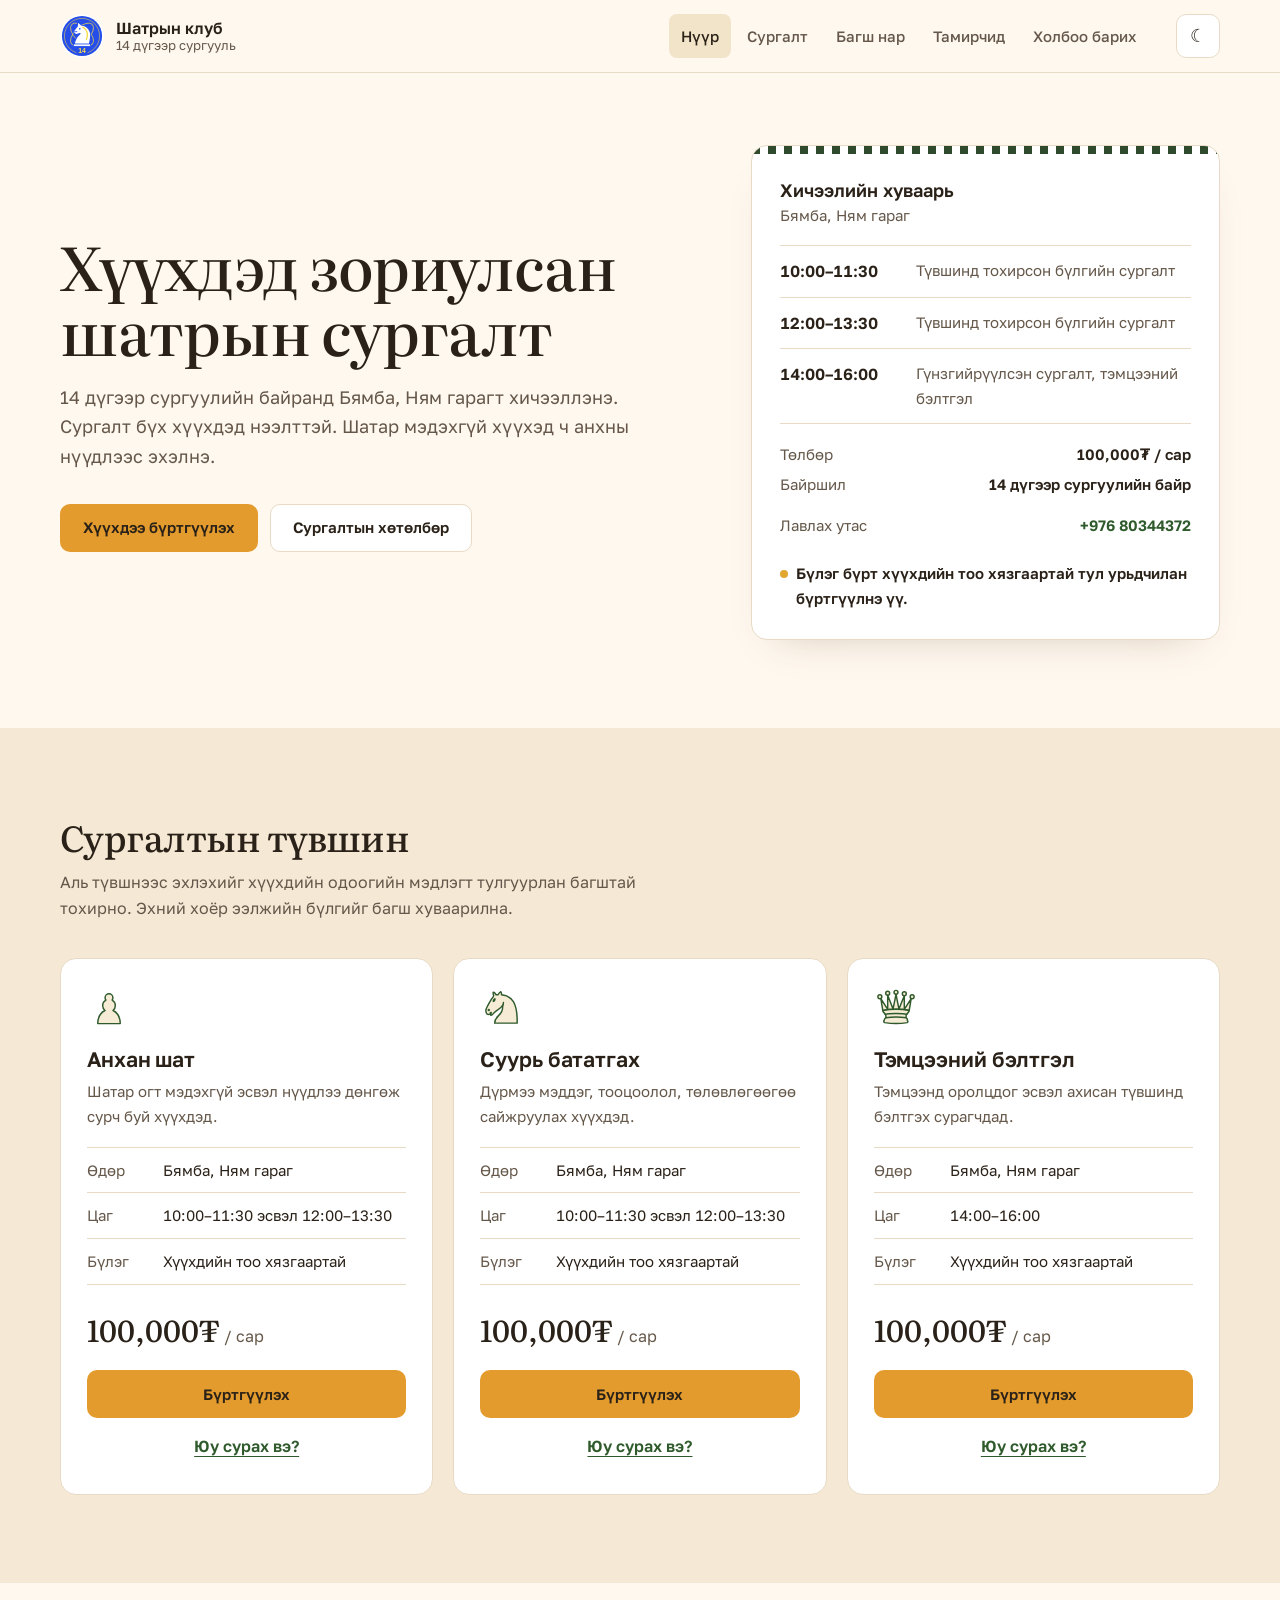
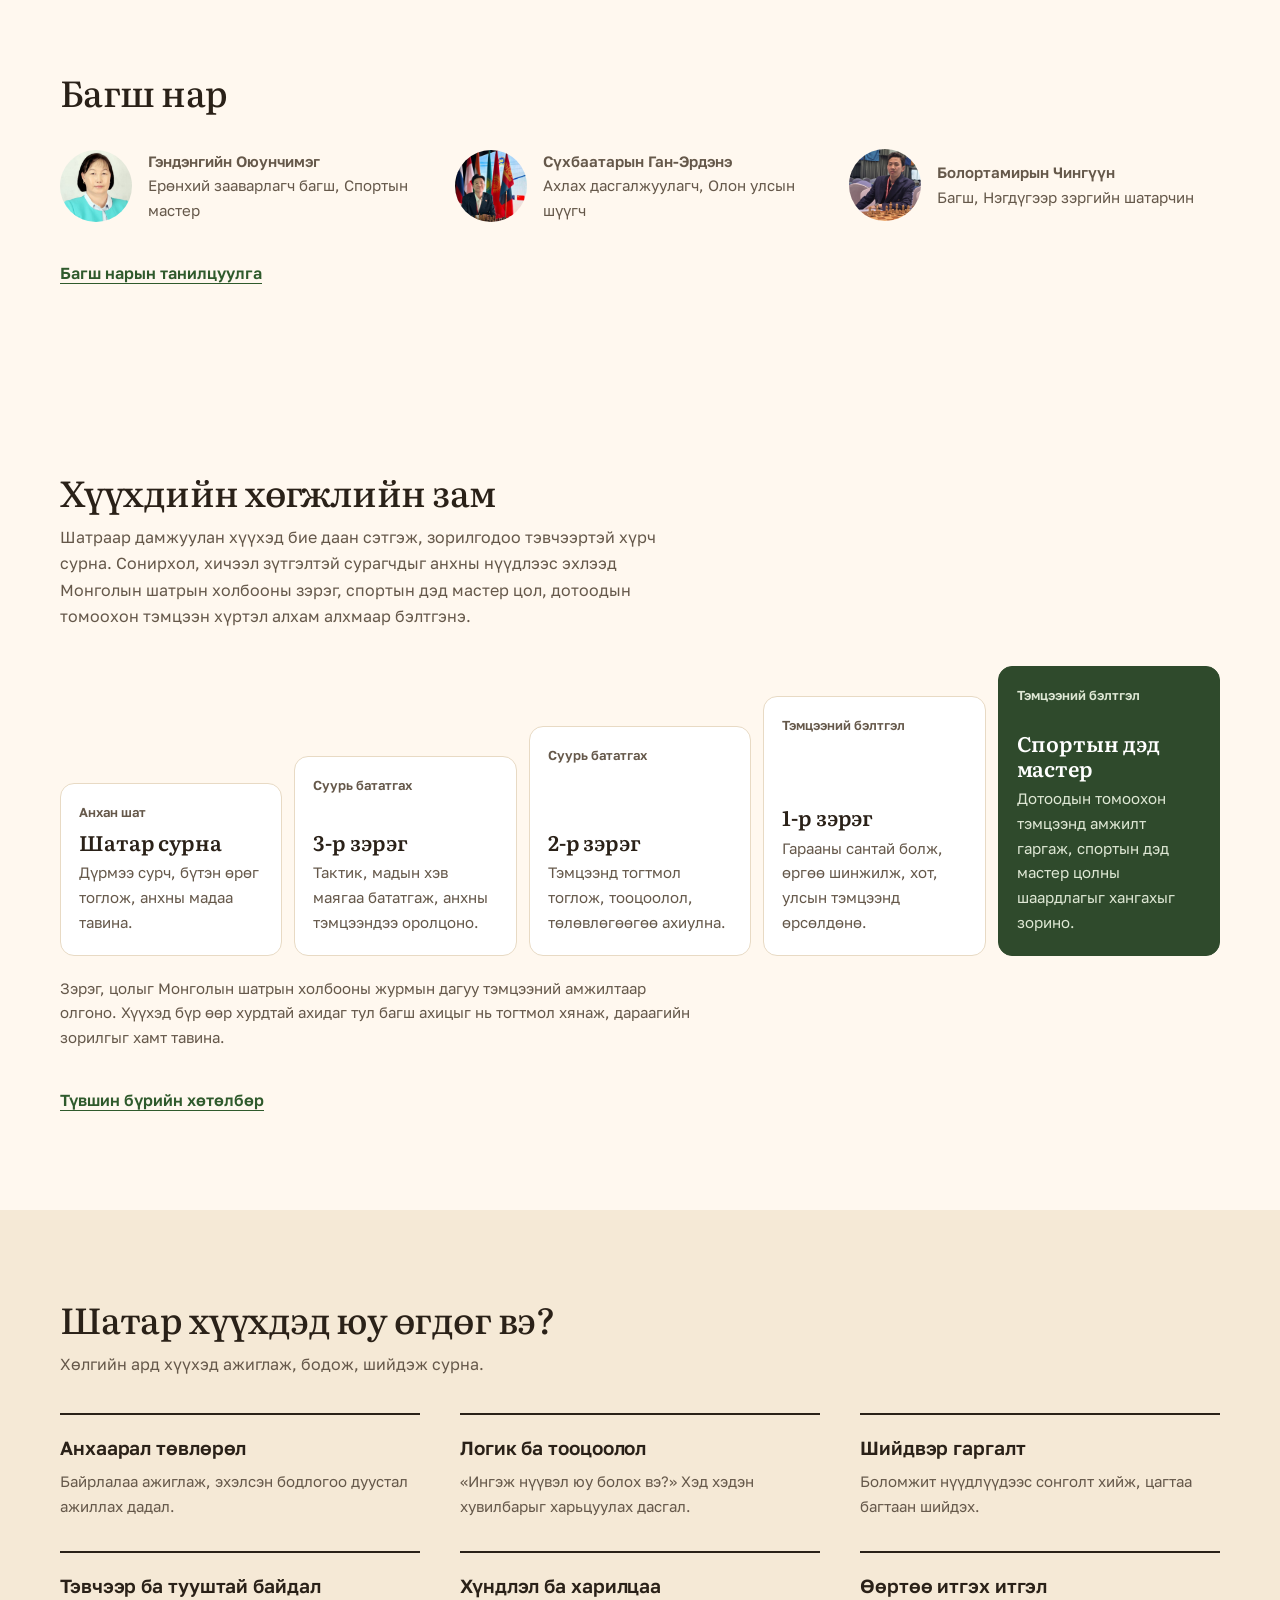
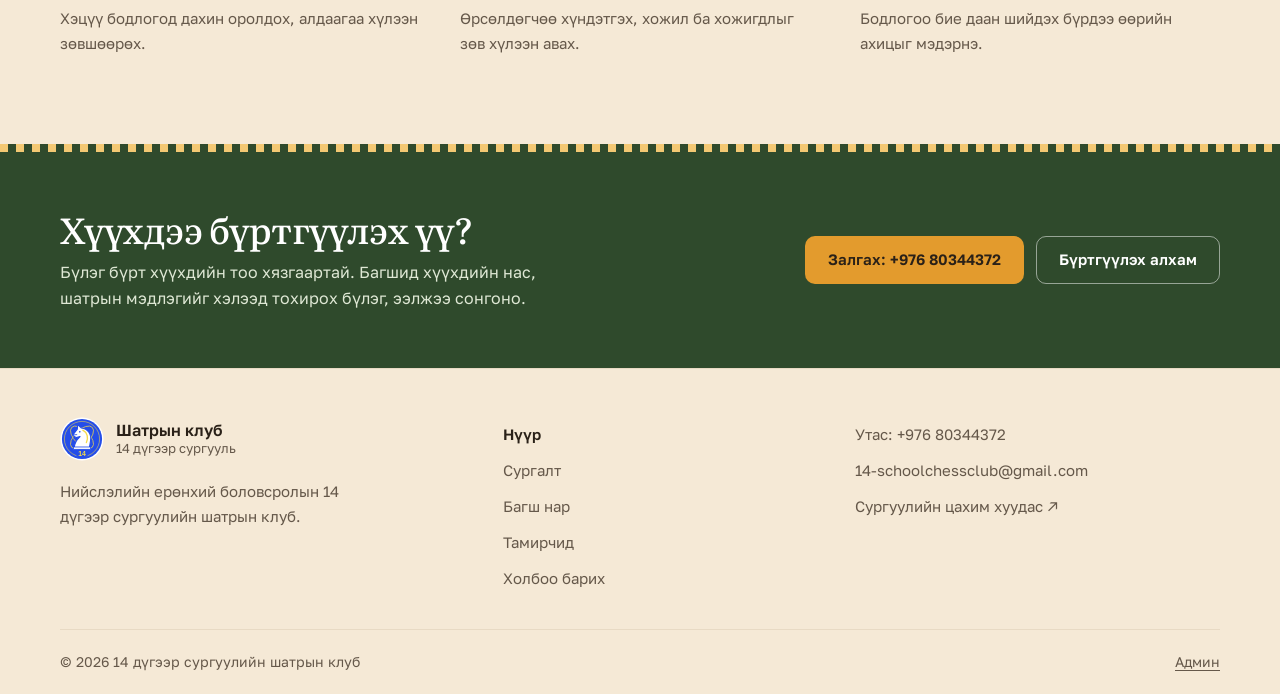
==== commit 9e1fc22b: "Сайтын шинэчлэл: дулаан загвар, 10 бодлого, хөгжлийн зам" ====
--- a/school14-chess-site-v2/index.html
+++ b/school14-chess-site-v2/index.html
@@ -3,15 +3,21 @@
   <head>
     <meta charset="utf-8" />
     <meta name="viewport" content="width=device-width, initial-scale=1" />
-    <meta name="theme-color" content="#244de9" />
-    <title>14 дүгээр сургуулийн шатрын клуб | Анхны нүүдлээс зөв дадал руу</title>
+    <meta name="theme-color" content="#2f4a2c" />
+    <title>14 дүгээр сургуулийн шатрын клуб</title>
     <meta
       name="description"
-      content="14 дүгээр сургуулийн шатрын клуб. Анхан шатнаас тэмцээний бэлтгэл хүртэлх сургалт. Бямба, Ням гарагт гурван ээлжээр хичээллэнэ."
+      content="14 дүгээр сургуулийн шатрын клуб: хүүхдэд зориулсан шатрын сургалт. Бямба, Ням гарагт гурван ээлжээр, сарын төлбөр 100,000₮. Шатар мэдэхгүй хүүхэд ч элсэж болно."
     />
     <link rel="icon" type="image/svg+xml" href="assets/club-logo.svg" />
 
-    <!-- Загвар -->
+    <!-- Фонт ба загвар -->
+    <link rel="preconnect" href="https://fonts.googleapis.com" />
+    <link rel="preconnect" href="https://fonts.gstatic.com" crossorigin />
+    <link
+      rel="stylesheet"
+      href="https://fonts.googleapis.com/css2?family=Golos+Text:wght@400;500;600&family=Literata:opsz,wght@7..72,400;7..72,500&display=swap"
+    />
     <link rel="stylesheet" href="css/style.css" />
 
     <!-- Өнгөний горимыг хуудас зурагдахаас өмнө тохируулна -->
@@ -20,28 +26,31 @@
     <!-- Хуудасны үйлдлүүд -->
     <script src="js/site-config.js" defer></script>
     <script src="js/common.js" defer></script>
+    <script src="js/admin-bar.js" defer></script>
   </head>
   <body>
     <a class="skip" href="#main">Үндсэн агуулга руу шилжих</a>
 
-    <!-- Сургуулийн мөр ба толгой хэсэг (бүх хуудсанд ижил) -->
-    <div class="school-bar">
-      <div class="container">
-        <span>НИЙСЛЭЛИЙН ЕРӨНХИЙ БОЛОВСРОЛЫН 14 ДҮГЭЭР СУРГУУЛЬ</span>
-        <a href="https://14school.mn/" target="_blank" rel="noopener" data-club-href="schoolUrl">
-          Сургуулийн цахим хуудас ↗
-        </a>
-      </div>
-    </div>
+    <!-- Толгой хэсэг (бүх хуудсанд ижил) -->
     <header class="header">
       <div class="container header-inner">
-        <a class="brand" href="index.html" aria-label="Шатрын клуб — Нүүр хуудас">
-          <img src="assets/club-logo.svg" width="56" height="56" alt="" />
+        <a class="brand" href="index.html" aria-label="14 дүгээр сургуулийн шатрын клуб — Нүүр хуудас">
+          <img src="assets/club-logo.svg" width="44" height="44" alt="" />
           <span>
-            ШАТРЫН КЛУБ
-            <small>Мэдлэг. Хөдөлмөр. Дэвшил.</small>
+            Шатрын клуб
+            <small>14 дүгээр сургууль</small>
           </span>
         </a>
+        <div class="header-tools">
+          <button
+            class="theme-toggle"
+            type="button"
+            aria-label="Харанхуй горимд шилжих"
+            aria-pressed="false"
+          >
+            <span aria-hidden="true">☾</span>
+          </button>
+        </div>
         <button
           id="menu"
           class="menu"
@@ -59,283 +68,291 @@
           <a href="athletes.html">Тамирчид</a>
           <a href="contact.html">Холбоо барих</a>
         </nav>
-        <div class="header-tools">
-          <button
-            class="theme-toggle"
-            type="button"
-            aria-label="Харанхуй горимд шилжих"
-            aria-pressed="false"
-          >
-            <span aria-hidden="true">☾</span>
-          </button>
-        </div>
       </div>
     </header>
     <main id="main" tabindex="-1">
-      <!-- Нүүр хэсэг -->
+      <!-- Эхлэл: юу, хэнд, хэзээ, хаана, хэд -->
       <section class="hero" aria-labelledby="hero-title">
-        <div class="container hero-content">
-          <div class="hero-copy">
-            <p class="eyebrow">
-              <span class="dot"></span>
-              14 ДҮГЭЭР СУРГУУЛИЙН ШАТРЫН КЛУБ
-            </p>
-            <h1 id="hero-title">
-              Их аялал
-              <br />
-              анхны
-              <span>нүүдлээс.</span>
-            </h1>
-            <p class="hero-lead">
-              Бодож сурах. Өөртөө итгэх. Хамтдаа хөгжих.
-              <br />
-              Хүүхдийн сонирхлыг дэмжсэн шатрын сургалт — анхны нүүдлээс тэмцээний бэлтгэл хүртэл.
+        <div class="container hero-grid">
+          <div>
+            <h1 id="hero-title">Хүүхдэд зориулсан шатрын сургалт</h1>
+            <p class="lede">
+              14 дүгээр сургуулийн байранд Бямба, Ням гарагт хичээллэнэ. Сургалт бүх хүүхдэд
+              нээлттэй. Шатар мэдэхгүй хүүхэд ч анхны нүүдлээс эхэлнэ.
             </p>
             <div class="actions">
-              <a href="training.html#program" class="button gold">
-                Сургалттай танилцах
-                <span>↗</span>
+              <a class="button primary" href="contact.html">Хүүхдээ бүртгүүлэх</a>
+              <a class="button secondary" href="training.html">Сургалтын хөтөлбөр</a>
+            </div>
+          </div>
+
+          <aside class="hero-card" aria-labelledby="hero-schedule-title">
+            <div class="checker" aria-hidden="true"></div>
+            <div class="hero-card-body">
+              <h2 id="hero-schedule-title">Хичээлийн хуваарь</h2>
+              <p class="hero-card-days"><span data-club="days">Бямба, Ням</span> гараг</p>
+              <dl class="slot-list">
+                <div>
+                  <dt>
+                    <span data-club="slot0.start">10:00</span>–<span data-club="slot0.end">11:30</span>
+                  </dt>
+                  <dd>Түвшинд тохирсон бүлгийн сургалт</dd>
+                </div>
+                <div>
+                  <dt>
+                    <span data-club="slot1.start">12:00</span>–<span data-club="slot1.end">13:30</span>
+                  </dt>
+                  <dd>Түвшинд тохирсон бүлгийн сургалт</dd>
+                </div>
+                <div>
+                  <dt>
+                    <span data-club="slot2.start">14:00</span>–<span data-club="slot2.end">16:00</span>
+                  </dt>
+                  <dd>Гүнзгийрүүлсэн сургалт, тэмцээний бэлтгэл</dd>
+                </div>
+              </dl>
+              <dl class="fact-list">
+                <div>
+                  <dt>Төлбөр</dt>
+                  <dd><span data-club="fee">100,000₮</span> / сар</dd>
+                </div>
+                <div>
+                  <dt>Байршил</dt>
+                  <dd data-club="address">14 дүгээр сургуулийн байр</dd>
+                </div>
+                <div>
+                  <dt>Лавлах утас</dt>
+                  <dd>
+                    <a href="tel:+97680344372" data-club-href="phone">
+                      <span data-club="phone">+976 80344372</span>
+                    </a>
+                  </dd>
+                </div>
+              </dl>
+              <p class="limit-note">Бүлэг бүрт хүүхдийн тоо хязгаартай тул урьдчилан бүртгүүлнэ үү.</p>
+            </div>
+          </aside>
+        </div>
+      </section>
+
+      <!-- Сургалтын түвшин: ижил бүтэцтэй тул хооронд нь харьцуулахад амар -->
+      <section class="section alt" aria-labelledby="levels-title">
+        <div class="container">
+          <div class="section-head">
+            <h2 id="levels-title">Сургалтын түвшин</h2>
+            <p>
+              Аль түвшнээс эхлэхийг хүүхдийн одоогийн мэдлэгт тулгуурлан багштай тохирно. Эхний хоёр
+              ээлжийн бүлгийг багш хуваарилна.
+            </p>
+          </div>
+          <ul class="plans">
+            <li class="plan">
+              <img src="assets/pieces/blueP.svg" width="44" height="44" alt="" />
+              <h3>Анхан шат</h3>
+              <p class="plan-for">Шатар огт мэдэхгүй эсвэл нүүдлээ дөнгөж сурч буй хүүхдэд.</p>
+              <dl class="plan-facts">
+                <div>
+                  <dt>Өдөр</dt>
+                  <dd><span data-club="days">Бямба, Ням</span> гараг</dd>
+                </div>
+                <div>
+                  <dt>Цаг</dt>
+                  <dd><span data-club="slot0.start">10:00</span>–<span data-club="slot0.end">11:30</span> эсвэл <span data-club="slot1.start">12:00</span>–<span data-club="slot1.end">13:30</span></dd>
+                </div>
+                <div>
+                  <dt>Бүлэг</dt>
+                  <dd>Хүүхдийн тоо хязгаартай</dd>
+                </div>
+              </dl>
+              <p class="plan-price"><strong><span data-club="fee">100,000₮</span></strong> / сар</p>
+              <a class="button primary" href="contact.html">Бүртгүүлэх</a>
+              <a class="text-link" href="training.html#level-beginner">Юу сурах вэ?</a>
+            </li>
+            <li class="plan">
+              <img src="assets/pieces/blueN.svg" width="44" height="44" alt="" />
+              <h3>Суурь бататгах</h3>
+              <p class="plan-for">Дүрмээ мэддэг, тооцоолол, төлөвлөгөөгөө сайжруулах хүүхдэд.</p>
+              <dl class="plan-facts">
+                <div>
+                  <dt>Өдөр</dt>
+                  <dd><span data-club="days">Бямба, Ням</span> гараг</dd>
+                </div>
+                <div>
+                  <dt>Цаг</dt>
+                  <dd><span data-club="slot0.start">10:00</span>–<span data-club="slot0.end">11:30</span> эсвэл <span data-club="slot1.start">12:00</span>–<span data-club="slot1.end">13:30</span></dd>
+                </div>
+                <div>
+                  <dt>Бүлэг</dt>
+                  <dd>Хүүхдийн тоо хязгаартай</dd>
+                </div>
+              </dl>
+              <p class="plan-price"><strong><span data-club="fee">100,000₮</span></strong> / сар</p>
+              <a class="button primary" href="contact.html">Бүртгүүлэх</a>
+              <a class="text-link" href="training.html#level-foundation">Юу сурах вэ?</a>
+            </li>
+            <li class="plan">
+              <img src="assets/pieces/blueQ.svg" width="44" height="44" alt="" />
+              <h3>Тэмцээний бэлтгэл</h3>
+              <p class="plan-for">Тэмцээнд оролцдог эсвэл ахисан түвшинд бэлтгэх сурагчдад.</p>
+              <dl class="plan-facts">
+                <div>
+                  <dt>Өдөр</dt>
+                  <dd><span data-club="days">Бямба, Ням</span> гараг</dd>
+                </div>
+                <div>
+                  <dt>Цаг</dt>
+                  <dd><span data-club="slot2.start">14:00</span>–<span data-club="slot2.end">16:00</span></dd>
+                </div>
+                <div>
+                  <dt>Бүлэг</dt>
+                  <dd>Хүүхдийн тоо хязгаартай</dd>
+                </div>
+              </dl>
+              <p class="plan-price"><strong><span data-club="fee">100,000₮</span></strong> / сар</p>
+              <a class="button primary" href="contact.html">Бүртгүүлэх</a>
+              <a class="text-link" href="training.html#level-competition">Юу сурах вэ?</a>
+            </li>
+          </ul>
+        </div>
+      </section>
+
+      <!-- Багш нар -->
+      <section class="section" aria-labelledby="coaches-title">
+        <div class="container">
+          <div class="section-head">
+            <h2 id="coaches-title">Багш нар</h2>
+          </div>
+          <ul class="coach-strip">
+            <li>
+              <a href="coaches.html#oyunchimeg">
+                <img src="assets/oyunchimeg.jpg" width="72" height="72" alt="" loading="lazy" />
+                <span>
+                  <strong>Гэндэнгийн Оюунчимэг</strong>
+                  Ерөнхий зааварлагч багш, Спортын мастер
+                </span>
               </a>
-              <a href="contact.html" class="hero-link">Багштай холбогдох ↗</a>
-            </div>
-            <div class="hero-note">
-              <span aria-hidden="true">♙</span>
-              <p>
-                Шатар мэдэхгүй байсан ч болно.
-                <br />
-                <strong>Хамтдаа анхны нүүдлээс эхэлнэ.</strong>
-              </p>
-            </div>
-          </div>
-          <figure class="hero-visual">
-            <img
-              class="hero-photo"
-              src="assets/chess-hero-v2.jpg"
-              alt="Цэнхэр, цагаан хөлөг дээрх морь, ноён, тэрэг болон хүү"
-              fetchpriority="high"
-            />
-            <div class="visual-top" aria-hidden="true">
-              <span>14 / CHESS CLUB</span>
-              <span>Улаанбаатар</span>
-            </div>
-            <figcaption class="visual-caption">
-              <span>
-                64 нүд.
-                <br />
-                Тоолж баршгүй боломж.
-              </span>
-              <small>МЭДЛЭГ · ХӨДӨЛМӨР · ДЭВШИЛ</small>
-            </figcaption>
-          </figure>
-          <div class="hero-courses">
-            <a class="hero-course" href="training.html#level-beginner">
-              <div>
-                <strong>Анхан шат</strong>
-                <small>Анхны нүүдлээс зөв суурь руу</small>
-              </div>
-              <span aria-hidden="true">♙</span>
-            </a>
-            <a class="hero-course" href="training.html#level-foundation">
-              <div>
-                <strong>Суурь бататгах</strong>
-                <small>Тактик, тооцоолол, төлөвлөгөө</small>
-              </div>
-              <span aria-hidden="true">♜</span>
-            </a>
-            <a class="hero-course" href="training.html#level-competition">
-              <div>
-                <strong>Тэмцээний бэлтгэл</strong>
-                <small>Зорилготой бэлтгэл, өргийн шинжилгээ</small>
-              </div>
-              <span aria-hidden="true">♞</span>
-            </a>
-          </div>
-        </div>
-      </section>
-
-      <!-- Товч мэдээллийн мөр -->
-      <div class="quick-info">
-        <div class="container quick-grid">
-          <div>
-            <span class="quick-icon">◷</span>
+            </li>
+            <li>
+              <a href="coaches.html#ganerdene">
+                <img src="assets/ganerdene.jpg" width="72" height="72" alt="" loading="lazy" />
+                <span>
+                  <strong>Сүхбаатарын Ган-Эрдэнэ</strong>
+                  Ахлах дасгалжуулагч, Олон улсын шүүгч
+                </span>
+              </a>
+            </li>
+            <li>
+              <a href="coaches.html#chinguun">
+                <img src="assets/chinguun.jpg" width="72" height="72" alt="" loading="lazy" />
+                <span>
+                  <strong>Болортамирын Чингүүн</strong>
+                  Багш, Нэгдүгээр зэргийн шатарчин
+                </span>
+              </a>
+            </li>
+          </ul>
+          <p class="section-foot">
+            <a class="text-link" href="coaches.html">Багш нарын танилцуулга</a>
+          </p>
+        </div>
+      </section>
+
+
+      <!-- Хүүхдийн хөгжлийн зам: Монголын шатрын холбооны зэрэг, цол руу -->
+      <section id="growth" class="section" aria-labelledby="growth-title">
+        <div class="container">
+          <div class="section-head">
+            <h2 id="growth-title">Хүүхдийн хөгжлийн зам</h2>
             <p>
-              <small>ХИЧЭЭЛЛЭХ ӨДӨР</small>
-              <strong>Бямба · Ням</strong>
+              Шатраар дамжуулан хүүхэд бие даан сэтгэж, зорилгодоо тэвчээртэй хүрч сурна. Сонирхол,
+              хичээл зүтгэлтэй сурагчдыг анхны нүүдлээс эхлээд Монголын шатрын холбооны зэрэг, спортын
+              дэд мастер цол, дотоодын томоохон тэмцээн хүртэл алхам алхмаар бэлтгэнэ.
             </p>
           </div>
-          <div>
-            <span class="quick-icon">⌖</span>
-            <p>
-              <small>СУРГАЛТЫН БАЙРШИЛ</small>
-              <strong>14 дүгээр сургууль</strong>
-            </p>
-          </div>
-          <div>
-            <span class="quick-icon">♙</span>
-            <p>
-              <small>ХАМРАХ ХҮРЭЭ</small>
-              <strong>Бүх хүүхдэд нээлттэй</strong>
-            </p>
-          </div>
-          <a href="tel:+97680344372" data-club-href="phone">
-            <span class="quick-icon">↗</span>
-            <p>
-              <small>СУРГАЛТЫН ЛАВЛАХ</small>
-              <strong><span data-club="phone">8034-4372</span></strong>
-            </p>
-          </a>
-        </div>
-      </div>
+          <ol class="growth">
+            <li>
+              <span class="growth-stage">Анхан шат</span>
+              <h3>Шатар сурна</h3>
+              <p>Дүрмээ сурч, бүтэн өрөг тоглож, анхны мадаа тавина.</p>
+            </li>
+            <li>
+              <span class="growth-stage">Суурь бататгах</span>
+              <h3>3-р зэрэг</h3>
+              <p>Тактик, мадын хэв маягаа бататгаж, анхны тэмцээндээ оролцоно.</p>
+            </li>
+            <li>
+              <span class="growth-stage">Суурь бататгах</span>
+              <h3>2-р зэрэг</h3>
+              <p>Тэмцээнд тогтмол тоглож, тооцоолол, төлөвлөгөөгөө ахиулна.</p>
+            </li>
+            <li>
+              <span class="growth-stage">Тэмцээний бэлтгэл</span>
+              <h3>1-р зэрэг</h3>
+              <p>Гарааны сантай болж, өргөө шинжилж, хот, улсын тэмцээнд өрсөлдөнө.</p>
+            </li>
+            <li>
+              <span class="growth-stage">Тэмцээний бэлтгэл</span>
+              <h3>Спортын дэд мастер</h3>
+              <p>Дотоодын томоохон тэмцээнд амжилт гаргаж, спортын дэд мастер цолны шаардлагыг хангахыг зорино.</p>
+            </li>
+          </ol>
+          <p class="note growth-note">
+            Зэрэг, цолыг Монголын шатрын холбооны журмын дагуу тэмцээний амжилтаар олгоно. Хүүхэд бүр
+            өөр хурдтай ахидаг тул багш ахицыг нь тогтмол хянаж, дараагийн зорилгыг хамт тавина.
+          </p>
+          <p class="section-foot"><a class="text-link" href="training.html#program">Түвшин бүрийн хөтөлбөр</a></p>
+        </div>
+      </section>
 
       <!-- Шатрын ач тус -->
-      <section id="benefits" class="section container">
-        <div class="section-heading">
-          <div>
-            <p class="eyebrow">ХҮҮХДИЙН ХӨГЖИЛ</p>
-            <h2>
-              Хөлгөөс эхэлж,
-              <br />
-              <span>амьдралд хэрэгжинэ.</span>
-            </h2>
-          </div>
-          <p class="section-intro">
-            Хөлгийн ард хүүхэд ажиглаж, бодож, шийдэж сурна. Шатрын тоглолт эдгээр чадварыг тогтмол
-            дадлагажуулах сонирхолтой орчин болдог.
-          </p>
-        </div>
-        <div class="benefits-grid">
-          <article>
-            <span class="benefit-icon" aria-hidden="true">
-              <img src="assets/pieces/blueR.svg" width="80" height="80" alt="" loading="lazy" />
-            </span>
-            <h3>Анхаарал төвлөрөл</h3>
-            <p>
-              Байрлалаа ажиглаж, өрсөлдөгчийн заналхийллийг анзаарч, эхэлсэн бодлогоо дуустал
-              ажиллах дадал.
-            </p>
-          </article>
-          <article>
-            <span class="benefit-icon" aria-hidden="true">
-              <img src="assets/pieces/blueN.svg" width="80" height="80" alt="" loading="lazy" />
-            </span>
-            <h3>Логик ба тооцоолол</h3>
-            <p>
-              «Ингэж нүүвэл юу болох вэ?» Хэд хэдэн хувилбарыг харьцуулж, учир шалтгааныг нь
-              тайлбарлах дасгал.
-            </p>
-          </article>
-          <article>
-            <span class="benefit-icon" aria-hidden="true">
-              <img src="assets/pieces/blueQ.svg" width="80" height="80" alt="" loading="lazy" />
-            </span>
-            <h3>Шийдвэр гаргалт</h3>
-            <p>
-              Боломжит нүүдлүүдээс сонголт хийж, цагтаа багтаан шийдэх, шийдвэрийнхээ үр дүнг ойлгох
-              дадал.
-            </p>
-          </article>
-          <article>
-            <span class="benefit-icon" aria-hidden="true">
-              <img src="assets/pieces/blueP.svg" width="80" height="80" alt="" loading="lazy" />
-            </span>
-            <h3>Тэвчээр ба тууштай байдал</h3>
-            <p>
-              Хэцүү бодлогод дахин оролдох, алдаагаа хүлээн зөвшөөрөх, дараагийн өрөгтөө анхаарлаа
-              хандуулах боломж.
-            </p>
-          </article>
-          <article>
-            <span class="benefit-icon" aria-hidden="true">
-              <img src="assets/pieces/blueK.svg" width="80" height="80" alt="" loading="lazy" />
-            </span>
-            <h3>Хүндлэл ба харилцаа</h3>
-            <p>
-              Өрсөлдөгчөө хүндэтгэх, дүрмээ дагах, хожил ба хожигдлыг зөв хүлээн авах спортын соёл.
-            </p>
-          </article>
-          <article>
-            <span class="benefit-icon" aria-hidden="true">
-              <img src="assets/pieces/blueQ.svg" width="80" height="80" alt="" loading="lazy" />
-            </span>
-            <h3>Өөртөө итгэх итгэл</h3>
-            <p>
-              Бодлогоо бие даан шийдэж, сурсан зүйлээ тоглолтод ашиглах бүрдээ өөрийн ахицыг
-              мэдэрнэ.
-            </p>
-          </article>
-        </div>
-        <div class="benefit-note">
-          <strong>Найз нөхөдтэйгөө өнгөрүүлэх үнэ цэнтэй цаг.</strong>
-          <p>Хүүхэд хөлөг дээр нүүр тулан тоглож, санаагаа ярилцаж, хамтдаа суралцана.</p>
-        </div>
-      </section>
-
-      <!-- Бусад хуудас руу чиглүүлэх -->
-      <section class="section container" aria-labelledby="explore-title">
-        <div class="section-heading">
-          <div>
-            <p class="eyebrow">КЛУБТАЙ ТАНИЛЦАХ</p>
-            <h2 id="explore-title">
-              Хэрэгтэй мэдээллээ
-              <br />
-              <span>эндээс олоорой.</span>
-            </h2>
-          </div>
-          <p class="section-intro">
-            Сургалтын түвшин, хуваарь, төлбөр, багш нар болон элсэх алхмуудыг тус тусын хуудаснаас
-            үзнэ үү.
-          </p>
-        </div>
-        <ul class="page-links">
-          <li>
-            <a href="training.html">
-              <span aria-hidden="true">♙</span>
-              <strong>Сургалт</strong>
-              <small>Гурван түвшин, хуваарь, төлбөр, шатрын бодлого</small>
-            </a>
-          </li>
-          <li>
-            <a href="coaches.html">
-              <span aria-hidden="true">♜</span>
-              <strong>Багш нар</strong>
-              <small>Хичээл заах багш, дасгалжуулагчдын танилцуулга</small>
-            </a>
-          </li>
-          <li>
-            <a href="athletes.html">
-              <span aria-hidden="true">♞</span>
-              <strong>Тамирчид, амжилт</strong>
-              <small>Тамирчны замнал болон баталгаажсан тэмцээний амжилт</small>
-            </a>
-          </li>
-          <li>
-            <a href="contact.html">
-              <span aria-hidden="true">♛</span>
-              <strong>Элсэлт, холбоо барих</strong>
-              <small>Бүртгүүлэх алхам, утас, хаяг, түгээмэл асуулт</small>
-            </a>
-          </li>
-        </ul>
-      </section>
-
-      <!-- Элсэлтийн уриалга -->
+      <section class="section alt" aria-labelledby="benefits-title">
+        <div class="container">
+          <div class="section-head">
+            <h2 id="benefits-title">Шатар хүүхдэд юу өгдөг вэ?</h2>
+            <p>Хөлгийн ард хүүхэд ажиглаж, бодож, шийдэж сурна.</p>
+          </div>
+          <ul class="benefits">
+            <li>
+              <h3>Анхаарал төвлөрөл</h3>
+              <p>Байрлалаа ажиглаж, эхэлсэн бодлогоо дуустал ажиллах дадал.</p>
+            </li>
+            <li>
+              <h3>Логик ба тооцоолол</h3>
+              <p>«Ингэж нүүвэл юу болох вэ?» Хэд хэдэн хувилбарыг харьцуулах дасгал.</p>
+            </li>
+            <li>
+              <h3>Шийдвэр гаргалт</h3>
+              <p>Боломжит нүүдлүүдээс сонголт хийж, цагтаа багтаан шийдэх.</p>
+            </li>
+            <li>
+              <h3>Тэвчээр ба тууштай байдал</h3>
+              <p>Хэцүү бодлогод дахин оролдох, алдаагаа хүлээн зөвшөөрөх.</p>
+            </li>
+            <li>
+              <h3>Хүндлэл ба харилцаа</h3>
+              <p>Өрсөлдөгчөө хүндэтгэх, хожил ба хожигдлыг зөв хүлээн авах.</p>
+            </li>
+            <li>
+              <h3>Өөртөө итгэх итгэл</h3>
+              <p>Бодлогоо бие даан шийдэх бүрдээ өөрийн ахицыг мэдэрнэ.</p>
+            </li>
+          </ul>
+        </div>
+      </section>
+
+      <!-- Бүртгэлийн уриалга -->
       <section class="cta-band" aria-labelledby="cta-title">
+        <div class="checker" aria-hidden="true"></div>
         <div class="container">
           <div>
             <h2 id="cta-title">Хүүхдээ бүртгүүлэх үү?</h2>
-            <p>
-              Хүүхдийн нас, шатрын мэдлэгийг багшид хэлээд тохирох бүлэг, ээлжээ сонгоорой.
-              Урьдчилсан мэдлэг шаардахгүй.
-            </p>
+            <p>Бүлэг бүрт хүүхдийн тоо хязгаартай. Багшид хүүхдийн нас, шатрын мэдлэгийг хэлээд тохирох бүлэг, ээлжээ сонгоно.</p>
           </div>
           <div class="actions">
-            <a class="button gold" href="contact.html">Элсэх алхмыг үзэх ↗</a>
-            <a class="button outline-light" href="tel:+97680344372" data-club-href="phone">
-              <span>
-                Утас:&nbsp;
-                <span data-club="phone">8034-4372</span>
-              </span>
+            <a class="button light" href="tel:+97680344372" data-club-href="phone">
+              <span>Залгах:&nbsp;<span data-club="phone">+976 80344372</span></span>
             </a>
+            <a class="button outline-light" href="contact.html">Бүртгүүлэх алхам</a>
           </div>
         </div>
       </section>
@@ -344,18 +361,16 @@
     <!-- Хөл хэсэг (бүх хуудсанд ижил) -->
     <footer>
       <div class="container footer-top">
-        <a class="brand" href="index.html" aria-label="Шатрын клуб — Нүүр хуудас">
-          <img src="assets/club-logo.svg" width="48" height="48" alt="" />
-          <span>
-            ШАТРЫН КЛУБ
-            <small>14 дүгээр сургууль</small>
-          </span>
-        </a>
-        <p>
-          Мэдлэгийг нүүдэлд.
-          <br />
-          Хичээл зүтгэлийг хөгжилд.
-        </p>
+        <div class="footer-brand">
+          <a class="brand" href="index.html" aria-label="14 дүгээр сургуулийн шатрын клуб — Нүүр хуудас">
+            <img src="assets/club-logo.svg" width="44" height="44" alt="" />
+            <span>
+              Шатрын клуб
+              <small>14 дүгээр сургууль</small>
+            </span>
+          </a>
+          <p>Нийслэлийн ерөнхий боловсролын 14 дүгээр сургуулийн шатрын клуб.</p>
+        </div>
         <nav class="footer-nav" aria-label="Хөл хэсгийн цэс">
           <ul>
             <li><a href="index.html" aria-current="page">Нүүр</a></li>
@@ -368,10 +383,7 @@
         <ul class="footer-contact">
           <li>
             <a href="tel:+97680344372" data-club-href="phone">
-              <span>
-                Утас:&nbsp;
-                <span data-club="phone">8034-4372</span>
-              </span>
+              <span>Утас:&nbsp;<span data-club="phone">+976 80344372</span></span>
             </a>
           </li>
           <li>
@@ -380,21 +392,15 @@
             </a>
           </li>
           <li>
-            <a
-              href="https://14school.mn/"
-              target="_blank"
-              rel="noopener"
-              data-club-href="schoolUrl"
-            >
+            <a href="https://14school.mn/" target="_blank" rel="noopener" data-club-href="schoolUrl">
               Сургуулийн цахим хуудас ↗
             </a>
           </li>
         </ul>
       </div>
       <div class="container footer-bottom">
-        <span>© 2026 · 14 дүгээр сургуулийн шатрын клуб</span>
+        <span>© 2026 14 дүгээр сургуулийн шатрын клуб</span>
         <a href="admin.html" rel="nofollow">Админ</a>
-        <a href="#main">Дээш буцах ↑</a>
       </div>
     </footer>
   </body>
--- a/school14-chess-site-v2/css/style.css
+++ b/school14-chess-site-v2/css/style.css
@@ -1,946 +1,1466 @@
 /*
-  14 дүгээр сургуулийн шатрын клуб — үндсэн загвар
-
-  Бүтэц:
-    1. Өнгө, фонтын хувьсагчид (:root)
-    2. Суурь тохиргоо
-    3. Нийтлэг хэрэгслүүд
-    4. Хуудасны хэсгүүд — сайт дээр харагдах дарааллаар
-    5. Дэлгэцийн хэмжээ бүрийн тохиргоо (@media) — файлын төгсгөлд
-
-  Өнгө солихдоо зөвхөн :root доторх хувьсагчийг засна.
+  14 дүгээр сургуулийн шатрын клуб — нийтийн хуудсуудын загвар
+  (admin.html нь энэ файлыг суурь болгож, нэмээд css/admin.css-ийг ачаална)
+
+  Агуулга:
+    1.  Өнгө, хэмжээний хувьсагч
+    2.  Суурь
+    3.  Толгой хэсэг, цэс
+    4.  Товч, холбоос
+    5.  Хуудасны гарчиг, хэсэг
+    6.  Нүүр хуудас
+    7.  Сургалт: түвшин, хуваарь, төлбөр
+    8.  Шатрын бодлого
+    9.  Багш нар
+    10. Тамирчид, амжилт
+    11. Холбоо барих, түгээмэл асуулт
+    12. Бүртгэлийн уриалга
+    13. Хөл хэсэг
+    14. Админ горим (нэвтэрсэн үед)
+    15. Дэлгэцийн хэмжээ
 */
 
 /* ==========================================================================
-   Өнгө, фонтын хувьсагчид
+   1. Өнгө, хэмжээний хувьсагч
    ========================================================================== */
 
+/*
+  Өнгө цөөн: цагаан, зөөлөн саарал дэвсгэр, бараан хөх бичвэр, нэг хөх (товч, холбоос).
+  Бараан хөх дэвсгэр зөвхөн бүртгэлийн уриалгад. Шар өнгө зөвхөн бараан дэвсгэр дээр.
+*/
 :root {
-  --gold: #e6c465;
-  --font: Arial, Helvetica, sans-serif;
-  --body: #fff;
-  --surface: #fff;
-  --paper: #f3f6ff;
-  --soft: #e9efff;
-  --ink: #101d50;
-  --muted: #586582;
-  --blue: #244de9;
-  --navy: #122b7c;
-  --line: #dce4f7;
-  --hero: #f2f6ff;
-  --accent: #f6db48;
+  --body: #fff8ef; /* дулаан цагаан */
+  --paper: #f5e9d6; /* ээлжлэх хэсгийн дэвсгэр: элсэн шар */
+  --surface: #ffffff; /* карт */
+  --soft: #f1e4c8; /* дүрс, зургийн дэвсгэр */
+  --ink: #2a2118; /* хүрэн хар бичвэр */
+  --muted: #65584a;
+  --line: #e8dac4;
+  --blue: #2f5a2c; /* холбоос, идэвхтэй элемент: шатрын хөлгийн ногоон */
+  --blue-hover: #234520;
+  --on-blue: #ffffff;
+  --accent: #e39b2d; /* үндсэн товч: зөгийн балны шар */
+  --accent-hover: #d08a1f;
+  --on-accent: #2a2118;
+  --navy: #2f4a2c; /* бараан ногоон хэсэг */
+  --gold: #f3c873;
+  --success: #17663f;
+  --danger: #b3261e;
+
+  --board-light: #f1e4c8;
+  --board-dark: #8fa672;
+
+  --font: 'Golos Text', Arial, Helvetica, sans-serif;
+  --font-display: Literata, Georgia, 'Times New Roman', serif;
+
+  --radius: 12px;
+  --section-space: 88px;
+  --gutter: 32px;
   color-scheme: light;
 }
 
 :root[data-theme='dark'] {
-  --body: #0d1734;
-  --surface: #152347;
-  --paper: #111f40;
-  --soft: #1b3060;
-  --ink: #f4f7ff;
-  --muted: #b9c6e4;
-  --blue: #94b4ff;
-  --navy: #09122b;
-  --line: #2e426b;
-  --hero: #14264f;
-  --accent: #f6db48;
+  --body: #17120d;
+  --paper: #1f1812;
+  --surface: #261e17;
+  --soft: #2f251c;
+  --ink: #f5ece0;
+  --muted: #c4b5a2;
+  --line: #3a2e23;
+  --blue: #a9c98f;
+  --blue-hover: #c2dcae;
+  --on-blue: #17120d;
+  --accent: #e9a940;
+  --accent-hover: #f3bd5e;
+  --on-accent: #1b140e;
+  --navy: #1f2f1d;
+  --success: #7fd6a6;
+  --danger: #ffb4ad;
+
+  --board-light: #e8dcc2;
+  --board-dark: #7f9663;
   color-scheme: dark;
 }
 
 /* ==========================================================================
-   Суурь тохиргоо
+   2. Суурь
    ========================================================================== */
 
-* {
+*,
+*::before,
+*::after {
   box-sizing: border-box;
 }
 
 html {
   scroll-behavior: smooth;
-  scroll-padding-top: 110px;
+  scroll-padding-top: 96px; /* наалттай толгой хэсгийн доор гарчиг нуугдахгүй */
+  -webkit-text-size-adjust: 100%;
 }
 
 body {
   margin: 0;
   background: var(--body);
   color: var(--ink);
-  font:
-    16px/1.75 Arial,
-    Helvetica,
-    sans-serif;
+  font: 16px/1.65 var(--font);
   -webkit-font-smoothing: antialiased;
+}
+
+img {
+  display: block;
+  max-width: 100%;
+  height: auto;
 }
 
 a {
   color: inherit;
   text-decoration: none;
-  -webkit-tap-highlight-color: transparent;
-  touch-action: manipulation;
+}
+
+button,
+input,
+select,
+textarea {
+  font: inherit;
+  color: inherit;
 }
 
 button {
-  font: inherit;
-  -webkit-tap-highlight-color: transparent;
   cursor: pointer;
-  touch-action: manipulation;
-}
-
-input {
-  font: inherit;
-  touch-action: manipulation;
-}
-
-img {
-  max-width: 100%;
+}
+
+h1,
+h2,
+h3,
+h4,
+p,
+ul,
+ol,
+dl,
+dd,
+figure {
+  margin: 0;
 }
 
 h1,
 h2 {
-  margin: 0;
-  font-family: 'Times New Roman', Times, serif;
-  font-weight: 400;
-  line-height: 1.06;
-  letter-spacing: -0.035em;
+  font-family: var(--font-display);
+  font-weight: 500;
+  line-height: 1.15;
+  letter-spacing: -0.015em;
+  text-wrap: balance;
+}
+
+h1 {
+  font-size: clamp(34px, 4.2vw, 52px);
 }
 
 h2 {
-  font-size: clamp(38px, 4.1vw, 58px);
+  font-size: clamp(27px, 2.8vw, 36px);
 }
 
 h3,
-h4 {
-  margin: 0;
-  font-weight: 500;
-  line-height: 1.2;
-  letter-spacing: -0.025em;
-}
-
-h3 {
-  font-size: 20px;
-}
-
-p {
-  margin: 0;
-  text-wrap: pretty;
-}
-
-button:focus-visible,
-a:focus-visible,
-summary:focus-visible,
-input:focus-visible {
-  outline: 3px solid #d5ad40;
-  outline-offset: 5px;
-}
-
-button:disabled {
-  cursor: default;
-}
-
-[hidden] {
-  display: none !important;
-}
-
-#team {
-  border-top: 1px solid var(--line);
+.as-h3 {
+  font-family: var(--font);
+  font-size: 19px;
+  font-weight: 600;
+  line-height: 1.35;
+  letter-spacing: -0.005em;
+}
+
+:focus-visible {
+  outline: 3px solid var(--blue);
+  outline-offset: 3px;
+  border-radius: 4px;
+}
+
+main:focus {
+  outline: none;
+}
+
+.container {
+  width: min(1160px, 100% - 2 * var(--gutter));
+  margin-inline: auto;
+}
+
+.skip {
+  position: absolute;
+  top: -100px;
+  left: 16px;
+  z-index: 100;
+  padding: 12px 18px;
+  border-radius: 8px;
+  background: var(--blue);
+  color: var(--on-blue);
+  font-weight: 600;
+}
+
+.skip:focus {
+  top: 12px;
+}
+
+.visually-hidden {
+  position: absolute;
+  width: 1px;
+  height: 1px;
+  overflow: hidden;
+  clip: rect(0 0 0 0);
+  white-space: nowrap;
+}
+
+/* Сайтын цорын ганц чимэглэл: шатрын хөлгийн ирмэг шиг нүдэн зурвас */
+.checker {
+  height: 8px;
+  background: repeating-linear-gradient(90deg, var(--navy) 0 8px, transparent 8px 16px);
 }
 
 /* ==========================================================================
-   Нийтлэг хэрэгслүүд: контейнер, гарчиг, товч
+   3. Толгой хэсэг, цэс
    ========================================================================== */
-
-.container {
-  width: calc(100% - 112px);
-  max-width: 1240px;
-  margin: auto;
-}
-
-.skip {
-  position: fixed;
-  top: -80px;
-  left: 10px;
-  z-index: 100;
-  padding: 12px 16px;
-  border-radius: 4px;
-  background: var(--surface);
-  color: var(--ink);
-  box-shadow: 0 6px 24px #0b1a4a33;
-}
-
-.skip:focus {
-  top: 10px;
-}
-
-.dot {
-  display: inline-block;
-  width: 6px;
-  height: 6px;
-  margin: 0 8px 1px 0;
-  border-radius: 50%;
-}
-
-.button {
-  display: inline-flex;
-  align-items: center;
-  justify-content: center;
-  gap: 25px;
-  min-height: 49px;
-  padding: 13px 22px;
-  border: 1px solid transparent;
-  border-radius: 10px;
-  font-size: 13px;
-  font-weight: 500;
-  transition:
-    background 0.18s,
-    transform 0.18s;
-}
-
-.button:hover {
-  transform: translateY(-2px);
-}
-
-.section-heading {
-  display: flex;
-  align-items: flex-end;
-  justify-content: space-between;
-  gap: 60px;
-  margin-bottom: 50px;
-}
-
-.text-link {
-  display: inline-block;
-  color: var(--blue);
-  font-size: 13px;
-  font-weight: 500;
-  line-height: 1.8;
-}
-
-.plain-light {
-  border: 0;
-  background: transparent;
-}
-
-.section-intro,
-.section-heading .section-intro {
-  max-width: 380px;
-  color: var(--muted);
-  font-size: 15px;
-  line-height: 1.85;
-}
-
-.section {
-  padding-block: 100px;
-}
-
-.eyebrow {
-  margin-bottom: 22px;
-  color: var(--blue);
-  font-size: 11px;
-  font-weight: 600;
-  letter-spacing: 0.12em;
-}
-
-.section-heading > div {
-  flex-shrink: 1;
-}
-
-.gold {
-  background: #244de9;
-  box-shadow: 0 6px 16px #244de91a;
-  color: white;
-}
-
-.gold:hover {
-  background: #173ac3;
-  color: #fff;
-}
-
-/* ==========================================================================
-   Сургуулийн мөр ба толгой хэсэг
-   ========================================================================== */
-
-.school-bar .container {
-  display: flex;
-  align-items: center;
-  justify-content: space-between;
-  min-height: 30px;
-}
 
 .header {
   position: sticky;
   top: 0;
   z-index: 20;
   border-bottom: 1px solid var(--line);
-  border-color: var(--line);
-  background: var(--body);
+  background: color-mix(in srgb, var(--body) 92%, transparent);
+  backdrop-filter: blur(10px);
 }
 
 .header-inner {
   display: flex;
-  align-items: center;
-  justify-content: space-between;
-  gap: 25px;
-  min-height: 90px;
+  flex-wrap: wrap;
+  align-items: center;
+  gap: 8px 28px;
+  min-height: 72px;
 }
 
 .brand {
-  display: flex;
-  flex-shrink: 0;
+  display: inline-flex;
   align-items: center;
   gap: 12px;
+  min-height: 44px;
+  margin-right: auto;
 }
 
 .brand img {
-  width: 48px;
-  height: 48px;
-  border-radius: 50%;
+  width: 44px;
+  height: 44px;
 }
 
 .brand > span {
-  font-size: 15px;
-  font-weight: 600;
-  line-height: 1.35;
-  letter-spacing: 0.015em;
+  display: grid;
+  font-size: 16px;
+  font-weight: 600;
+  line-height: 1.2;
 }
 
 .brand small {
-  display: block;
-  margin-top: 4px;
-  color: var(--muted);
-  font-size: 11px;
-  font-weight: 500;
-  letter-spacing: 0;
+  color: var(--muted);
+  font-size: 13px;
+  font-weight: 400;
 }
 
 .header nav {
   display: flex;
-  flex: 1;
-  align-items: center;
-  justify-content: flex-end;
-}
-
-.header nav > a:hover {
-  color: var(--blue);
-}
-
-.nav-cta {
-  gap: 25px;
-  padding: 11px 18px;
-  border: 1px solid #ccd3e2;
-  border-radius: 4px;
+  order: 2;
+  gap: 4px;
+}
+
+.header nav a {
+  display: inline-flex;
+  align-items: center;
+  min-height: 44px;
+  padding-inline: 12px;
+  border-radius: 8px;
+  color: var(--muted);
+  font-size: 15px;
+  font-weight: 500;
+}
+
+.header nav a:hover {
+  color: var(--ink);
+  background: var(--paper);
+}
+
+.header nav a[aria-current='page'] {
+  color: var(--ink);
+  background: var(--soft);
+}
+
+.header-tools {
+  display: flex;
+  order: 3;
+  align-items: center;
+  gap: 16px;
+}
+
+.menu,
+.theme-toggle {
+  display: grid;
+  place-items: center;
+  width: 44px;
+  height: 44px;
+  padding: 0;
+  border: 1px solid var(--line);
+  border-radius: 10px;
+  background: var(--surface);
+  color: var(--ink);
+  font-size: 18px;
 }
 
 .menu {
   display: none;
 }
 
-.header-tools {
+.menu:hover,
+.theme-toggle:hover {
+  border-color: var(--muted);
+}
+
+/* ==========================================================================
+   4. Товч, холбоос
+   ========================================================================== */
+
+.actions {
   display: flex;
+  flex-wrap: wrap;
   align-items: center;
   gap: 12px;
 }
 
-.theme-toggle {
-  width: 34px;
-  height: 34px;
+.button {
+  display: inline-flex;
+  align-items: center;
+  justify-content: center;
+  gap: 8px;
+  min-height: 48px;
+  padding: 0 22px;
+  border: 1px solid transparent;
+  border-radius: 10px;
+  font-size: 15px;
+  font-weight: 600;
+  text-align: center;
+  transition:
+    background-color 0.15s,
+    border-color 0.15s,
+    color 0.15s;
+}
+
+/* Үндсэн үйлдэл (admin.html-д «gold» нэрээр ч ашиглагдана) */
+.button.primary,
+.button.gold {
+  background: var(--accent);
+  color: var(--on-accent);
+}
+
+.button.primary:hover,
+.button.gold:hover {
+  background: var(--accent-hover);
+}
+
+.button.secondary {
+  border-color: var(--line);
+  background: var(--surface);
+  color: var(--ink);
+}
+
+.button.secondary:hover {
+  border-color: var(--muted);
+}
+
+/* Бараан дэвсгэр дээрх товчнууд */
+.button.light {
+  background: var(--accent);
+  color: var(--on-accent);
+}
+
+.button.light:hover {
+  background: var(--accent-hover);
+}
+
+.button.outline-light {
+  border-color: rgba(255, 255, 255, 0.5);
+  color: #fff;
+}
+
+.button.outline-light:hover {
+  border-color: #fff;
+}
+
+.text-link {
+  display: inline-flex;
+  align-items: center;
+  min-height: 44px;
+  color: var(--blue);
+  font-weight: 600;
+  text-decoration: underline;
+  text-decoration-thickness: 1px;
+  text-underline-offset: 4px;
+}
+
+.text-link:hover {
+  color: var(--blue-hover);
+}
+
+/* ==========================================================================
+   5. Хуудасны гарчиг, хэсэг
+   ========================================================================== */
+
+.section {
+  padding-block: var(--section-space);
+}
+
+.section.alt {
+  background: var(--paper);
+}
+
+/* Дэд хуудасны эхлэл: гарчиг, нэг өгүүлбэр тайлбар */
+.page-head {
+  padding-block: 64px 40px;
+}
+
+.page-head .lede {
+  max-width: 62ch;
+  margin-top: 16px;
+  color: var(--muted);
+  font-size: 18px;
+}
+
+/* Хуудасны үндсэн хэсэг, доор нь уриалга ирэх үед */
+.page-body {
+  padding-bottom: var(--section-space);
+}
+
+.section-head {
+  max-width: 62ch;
+  margin-bottom: 36px;
+}
+
+.section-head p {
+  margin-top: 12px;
+  color: var(--muted);
+}
+
+.note {
+  color: var(--muted);
+  font-size: 15px;
+}
+
+.note a {
+  color: var(--blue);
+  font-weight: 600;
+  text-decoration: underline;
+  text-underline-offset: 3px;
+}
+
+/* ==========================================================================
+   6. Нүүр хуудас
+   ========================================================================== */
+
+.hero {
+  padding-block: 72px var(--section-space);
+}
+
+.hero-grid {
+  display: grid;
+  grid-template-columns: minmax(0, 1.15fr) minmax(0, 0.85fr);
+  gap: 56px;
+  align-items: center;
+}
+
+.hero h1 {
+  font-size: clamp(38px, 5vw, 60px);
+  line-height: 1.08;
+}
+
+.hero .lede {
+  max-width: 52ch;
+  margin-top: 20px;
+  color: var(--muted);
+  font-size: 18px;
+}
+
+.hero .actions {
+  margin-top: 32px;
+}
+
+/* Хуваарь, төлбөрийн карт: эцэг эхийн хамгийн их асуудаг мэдээлэл нэг дор */
+.hero-card {
+  overflow: hidden;
+  border: 1px solid var(--line);
+  border-radius: 16px;
+  background: var(--surface);
+  box-shadow: 0 18px 40px -28px rgba(92, 64, 30, 0.35);
+}
+
+.hero-card-body {
+  padding: 26px 28px 28px;
+}
+
+.hero-card h2 {
+  font-family: var(--font);
+  font-size: 18px;
+  font-weight: 600;
+  letter-spacing: 0;
+}
+
+.hero-card-days {
+  margin-top: 2px;
+  color: var(--muted);
+  font-size: 15px;
+}
+
+.slot-list {
+  margin-top: 18px;
+  border-top: 1px solid var(--line);
+}
+
+.slot-list > div {
+  display: grid;
+  grid-template-columns: 124px 1fr;
+  gap: 12px;
+  padding-block: 12px;
+  border-bottom: 1px solid var(--line);
+}
+
+.slot-list dt {
+  font-weight: 600;
+  font-variant-numeric: tabular-nums;
+  white-space: nowrap;
+}
+
+.slot-list dd {
+  color: var(--muted);
+  font-size: 15px;
+}
+
+.fact-list {
+  display: grid;
+  gap: 6px;
+  margin-top: 18px;
+}
+
+.fact-list > div {
+  display: flex;
+  align-items: center;
+  justify-content: space-between;
+  gap: 16px;
+  font-size: 15px;
+}
+
+.fact-list dt {
+  color: var(--muted);
+}
+
+.fact-list dd {
+  font-weight: 600;
+  text-align: right;
+}
+
+.fact-list a {
+  display: inline-flex;
+  align-items: center;
+  min-height: 44px;
+  color: var(--blue);
+}
+
+/* Шатрын ач тус */
+.benefits {
+  display: grid;
+  grid-template-columns: repeat(3, 1fr);
+  gap: 32px 40px;
+  padding: 0;
+  list-style: none;
+}
+
+.benefits li {
+  padding-top: 20px;
+  border-top: 2px solid var(--ink);
+}
+
+.benefits p {
+  margin-top: 8px;
+  color: var(--muted);
+  font-size: 15px;
+}
+
+/* Сургалтын түвшин (нүүр хуудас): ижил бүтэцтэй карт, хооронд нь харьцуулахад амар */
+.plans {
+  display: grid;
+  grid-template-columns: repeat(3, 1fr);
+  gap: 20px;
+  padding: 0;
+  list-style: none;
+}
+
+.plan {
+  display: flex;
+  flex-direction: column;
+  padding: 26px;
+  border: 1px solid var(--line);
+  border-radius: 16px;
+  background: var(--surface);
+}
+
+.plan img {
+  width: 44px;
+  height: 44px;
+}
+
+.plan h3 {
+  margin-top: 16px;
+  font-size: 21px;
+}
+
+.plan-for {
+  margin-top: 6px;
+  color: var(--muted);
+  font-size: 15px;
+}
+
+.plan-facts {
+  display: grid;
+  margin-top: 18px;
+  border-top: 1px solid var(--line);
+  font-size: 15px;
+}
+
+.plan-facts > div {
+  display: grid;
+  grid-template-columns: 64px 1fr;
+  gap: 12px;
+  padding-block: 10px;
+  border-bottom: 1px solid var(--line);
+}
+
+.plan-facts dt {
+  color: var(--muted);
+}
+
+.plan-facts dd {
+  font-variant-numeric: tabular-nums;
+}
+
+.plan-price {
+  margin: auto 0 16px;
+  padding-top: 20px;
+  color: var(--muted);
+}
+
+.plan-price strong {
+  color: var(--ink);
+  font-family: var(--font-display);
+  font-size: 30px;
+  font-weight: 500;
+}
+
+.plan .text-link {
+  align-self: center;
+  margin-top: 6px;
+}
+
+/* «Хүүхдийн тоо хязгаартай» мэдэгдэл */
+.limit-note {
+  display: flex;
+  gap: 8px;
+  align-items: baseline;
+  margin-top: 14px;
+  color: var(--ink);
+  font-size: 15px;
+  font-weight: 600;
+}
+
+.limit-note::before {
+  content: '';
+  flex: none;
+  width: 8px;
+  height: 8px;
+  border-radius: 50%;
+  background: #e2a72e;
+  transform: translateY(-1px);
+}
+
+/* Багш нарын товч танилцуулга (нүүр хуудас) */
+.coach-strip {
+  display: grid;
+  grid-template-columns: repeat(3, 1fr);
+  gap: 24px;
+  padding: 0;
+  list-style: none;
+}
+
+.coach-strip a {
+  display: grid;
+  grid-template-columns: 72px 1fr;
+  align-items: center;
+  gap: 16px;
+}
+
+.coach-strip img {
+  width: 72px;
+  height: 72px;
+  border-radius: 50%;
+  object-fit: cover;
+  background: var(--soft);
+}
+
+.coach-strip strong {
+  display: block;
+  font-weight: 600;
+}
+
+.coach-strip span {
+  color: var(--muted);
+  font-size: 15px;
+}
+
+.coach-strip a:hover strong {
+  color: var(--blue);
+}
+
+.section-foot {
+  margin-top: 28px;
+}
+
+/* ==========================================================================
+   7. Сургалт: түвшин, хуваарь, төлбөр
+   ========================================================================== */
+
+.program-layout {
+  display: grid;
+  grid-template-columns: minmax(0, 1fr) 340px;
+  gap: 48px;
+  align-items: start;
+}
+
+/* JavaScript-гүй үед: нээгдэж хаагддаг жагсаалт */
+.program-level {
+  border: 1px solid var(--line);
+  border-radius: var(--radius);
+  background: var(--surface);
+}
+
+.program-level + .program-level {
+  margin-top: 12px;
+}
+
+.program-level > summary {
+  min-height: 56px;
+  padding: 16px 20px;
+  font-weight: 600;
+  cursor: pointer;
+}
+
+.program-level > summary span,
+.program-tabs button span {
+  margin-right: 10px;
+  color: var(--muted);
+  font-size: 13px;
+  font-variant-numeric: tabular-nums;
+}
+
+.program-level > .program-panel {
+  padding: 0 20px 22px;
+}
+
+/* JavaScript ажилласны дараа: таб */
+.program-tabs {
+  display: grid;
+  grid-template-columns: repeat(3, 1fr);
+  gap: 4px;
+  margin-bottom: 24px;
+  padding: 4px;
+  border-radius: 12px;
+  background: var(--soft);
+}
+
+.program-tabs button {
+  min-height: 48px;
+  padding: 8px 12px;
   border: 0;
+  border-radius: 9px;
+  background: transparent;
+  color: var(--muted);
+  font-size: 15px;
+  font-weight: 600;
+}
+
+.program-tabs button:hover {
+  color: var(--ink);
+}
+
+.program-tabs button[aria-selected='true'] {
+  background: var(--surface);
+  color: var(--ink);
+  box-shadow: 0 1px 3px rgba(92, 64, 30, 0.12);
+}
+
+.program-panel[role='tabpanel'] {
+  padding: 4px 2px;
+}
+
+.program-panel[role='tabpanel']:focus-visible {
+  outline-offset: 6px;
+}
+
+.program-for {
+  font-size: 18px;
+}
+
+.program-panel h3 {
+  margin-top: 24px;
+  font-size: 16px;
+}
+
+/* Хөтөлбөрийн сэдвүүд: дарааллаар үзэх тул дугаартай */
+.modules {
+  display: grid;
+  gap: 2px;
+  margin: 14px 0 0;
+  padding: 0;
+  counter-reset: module;
+  list-style: none;
+}
+
+.modules li {
+  display: grid;
+  grid-template-columns: 32px 1fr;
+  column-gap: 12px;
+  padding: 12px 0;
+  border-top: 1px solid var(--line);
+  counter-increment: module;
+}
+
+.modules li:first-child {
+  border-top: 0;
+}
+
+.modules li::before {
+  content: counter(module);
+  grid-row: span 2;
+  display: grid;
+  place-items: center;
+  width: 28px;
+  height: 28px;
   border-radius: 50%;
   background: var(--paper);
   color: var(--ink);
-  font-size: 22px;
-}
-
-.school-bar {
+  font-size: 14px;
+  font-weight: 600;
+  font-variant-numeric: tabular-nums;
+}
+
+.modules strong {
+  color: var(--ink);
+  font-weight: 600;
+}
+
+.modules span {
+  color: var(--muted);
+}
+
+.check-list {
+  display: grid;
+  gap: 8px;
+  margin-top: 10px;
+  padding: 0;
+  list-style: none;
+}
+
+.check-list li {
+  position: relative;
+  padding-left: 28px;
+}
+
+.check-list li::before {
+  content: '';
+  position: absolute;
+  top: 0.55em;
+  left: 4px;
+  width: 10px;
+  height: 6px;
+  border-bottom: 2px solid var(--blue);
+  border-left: 2px solid var(--blue);
+  transform: rotate(-45deg);
+}
+
+.program-goal {
+  margin-top: 24px;
+  padding: 16px 18px;
+  border-radius: 10px;
+  background: var(--paper);
+}
+
+.program-goal strong {
+  display: block;
+  font-size: 14px;
+}
+
+.program-goal p {
+  margin-top: 4px;
+  color: var(--muted);
+  font-size: 15px;
+}
+
+.program-note {
+  margin-top: 24px;
+}
+
+/* Тохирох түвшин баримжаалах */
+.level-check {
+  padding: 22px;
+  border: 1px solid var(--line);
+  border-radius: var(--radius);
+  background: var(--paper);
+}
+
+.level-check fieldset {
+  margin: 0;
+  padding: 0;
+  border: 0;
+}
+
+.level-check legend {
+  padding: 0;
+  font-weight: 600;
+}
+
+.level-check .hint {
+  margin-top: 4px;
+  color: var(--muted);
+  font-size: 14px;
+}
+
+.level-check label {
+  display: flex;
+  gap: 12px;
+  align-items: flex-start;
+  margin-top: 10px;
+  padding: 12px 14px;
+  border: 1px solid var(--line);
+  border-radius: 10px;
+  background: var(--surface);
+  font-size: 15px;
+  line-height: 1.5;
+  cursor: pointer;
+}
+
+.level-check label:has(input:checked) {
+  border-color: var(--blue);
+}
+
+.level-check input {
+  flex: none;
+  width: 18px;
+  height: 18px;
+  margin: 2px 0 0;
+  accent-color: var(--blue);
+}
+
+.level-result {
+  margin-top: 14px;
+  font-size: 15px;
+}
+
+.level-result p {
+  color: var(--muted);
+}
+
+.level-result strong {
+  display: block;
+}
+
+.level-result a {
+  display: inline-flex;
+  align-items: center;
+  min-height: 44px;
+  color: var(--blue);
+  font-weight: 600;
+  text-decoration: underline;
+  text-underline-offset: 3px;
+}
+
+/* Хуваарь */
+.schedule {
+  border-top: 1px solid var(--line);
+}
+
+.schedule-row {
+  display: grid;
+  grid-template-columns: 170px 240px 1fr;
+  gap: 16px;
+  align-items: baseline;
+  padding-block: 20px;
   border-bottom: 1px solid var(--line);
-  background: var(--paper);
-  color: var(--muted);
-  font-size: 11px;
-  letter-spacing: 0.04em;
-}
-
-.header nav {
-  gap: 25px;
-  font-size: 13px;
-}
-
-/* ==========================================================================
-   Нүүр хэсэг
-   ========================================================================== */
-
-.hero {
-  position: relative;
-  isolation: auto;
-  padding-top: 24px;
-  background: var(--body);
-}
-
-.hero-photo {
-  top: 55px;
-  right: max(40px, calc((100vw - 1180px) / 2));
-  bottom: auto;
-  width: 41%;
-  height: 390px;
-  object-position: 60% 60%;
-}
-
-.actions {
+}
+
+.schedule-row .time {
+  font-family: var(--font-display);
+  font-size: 24px;
+  font-variant-numeric: tabular-nums;
+  white-space: nowrap;
+}
+
+.schedule-row .length {
+  color: var(--muted);
+  font-size: 15px;
+}
+
+.fee {
   display: flex;
   flex-wrap: wrap;
-  align-items: center;
-  margin-top: 30px;
-}
-
-.hero-link {
-  display: flex;
-  gap: 17px;
-  padding-block: 9px;
-  border-bottom: 1px solid var(--line);
-  border-color: #b9c9f4;
-  color: var(--blue);
-  font-size: 13px;
-}
-
-.hero-note {
-  display: flex;
-  align-items: center;
-  gap: 10px;
-  margin-top: 32px;
-  color: var(--muted);
-}
-
-.hero-note > span {
-  display: grid;
-  place-items: center;
-  width: 26px;
-  height: 32px;
-  border-radius: 50%;
-  color: var(--blue);
-  font-family: serif;
-  font-size: 24px;
-}
-
-.hero-note p {
-  font-size: 13px;
-  line-height: 1.8;
-}
-
-.hero-content {
-  position: relative;
-  isolation: isolate;
-  display: grid;
-  grid-template-columns: 1.07fr 1fr;
-  align-items: center;
-  gap: 42px;
-  min-height: 0;
-  margin-bottom: 28px;
-  padding: 48px;
-  overflow: hidden;
+  align-items: baseline;
+  justify-content: space-between;
+  gap: 8px 24px;
+  margin-top: 28px;
+  padding: 22px 24px;
   border: 1px solid var(--line);
-  border-radius: 28px;
-  background: linear-gradient(125deg, var(--paper), var(--soft));
-}
-
-.hero-copy {
-  max-width: none;
-}
-
-.hero h1 {
-  font-size: clamp(58px, 6vw, 84px);
+  border-radius: var(--radius);
+  background: var(--surface);
+}
+
+.fee p {
+  color: var(--muted);
+}
+
+.fee strong {
+  font-family: var(--font-display);
+  font-size: 32px;
   font-weight: 500;
-  line-height: 1.01;
-  letter-spacing: -0.045em;
-}
-
-.hero h1 > span {
-  color: var(--blue);
-}
-
-.hero .eyebrow {
-  margin-bottom: 30px;
-  font-size: 11px;
-  letter-spacing: 0.14em;
-}
-
-.hero .dot {
-  width: 5px;
-  height: 5px;
-  background: #efd530;
-}
-
-.hero-lead {
-  max-width: 390px;
-  margin-top: 28px;
-  color: var(--muted);
-  line-height: 1.85;
-}
-
-.hero .actions {
-  flex-direction: row;
-  gap: 24px;
-}
-
-.hero-note strong {
-  font-weight: 400;
-}
-
-.hero-visual {
-  position: relative;
-  align-self: stretch;
-  min-width: 0;
-  min-height: 480px;
-  margin: 0;
-  overflow: hidden;
-  border-radius: 20px;
-  background: #2146d7;
-}
-
-.hero .hero-photo {
-  position: absolute;
-  inset: 0;
-  z-index: 0;
-  width: 100%;
-  height: 100%;
-  object-fit: cover;
-  object-position: center 25%;
-}
-
-.hero-visual:after {
-  position: absolute;
-  inset: 0;
-  background: linear-gradient(0deg, #102e9bd9, transparent 45%);
-  content: '';
-}
-
-.visual-top {
-  position: absolute;
-  top: 26px;
-  right: 28px;
-  left: 28px;
-  z-index: 1;
-  display: flex;
-  justify-content: space-between;
-  color: #e6edff;
-  font-size: 11px;
-  letter-spacing: 0.15em;
-  text-shadow: 0 1px 8px #12347688;
-}
-
-.visual-caption {
-  position: absolute;
-  right: 25px;
-  bottom: 30px;
-  left: 30px;
-  z-index: 1;
-  color: #fff;
-}
-
-.visual-caption span {
-  display: block;
-  font:
-    31px/1.15 'Times New Roman',
-    serif;
-  font-size: clamp(26px, 2.3vw, 34px);
-  letter-spacing: -0.02em;
-}
-
-.visual-caption small {
-  display: block;
-  margin-top: 10px;
-  color: #e2eaff;
-  font-size: 11px;
-  letter-spacing: 0.05em;
-}
-
-.hero-courses {
-  display: grid;
-  grid-template-columns: repeat(3, 1fr);
-  grid-column: 1/-1;
-  gap: 15px;
-}
-
-.hero-course {
-  display: grid;
-  grid-template-columns: 1fr 40px;
-  align-items: center;
-  gap: 10px;
-  padding: 21px 24px;
+}
+
+.fee strong small {
+  margin-left: 6px;
+  color: var(--muted);
+  font-family: var(--font);
+  font-size: 15px;
+}
+
+.fee + .note {
+  margin-top: 16px;
+}
+
+/* ==========================================================================
+   8. Шатрын бодлого
+   ========================================================================== */
+
+.practice-layout {
+  display: grid;
+  grid-template-columns: minmax(0, 0.9fr) minmax(0, 1.1fr);
+  gap: 56px;
+  align-items: start;
+}
+
+.practice-copy p {
+  margin-top: 14px;
+  color: var(--muted);
+}
+
+.practice-how {
+  display: grid;
+  gap: 8px;
+  margin: 18px 0 0;
+  padding-left: 20px;
+  color: var(--muted);
+}
+
+.keyboard-help {
+  margin-top: 20px;
+  color: var(--muted);
+  font-size: 14px;
+}
+
+.keyboard-help summary {
+  display: inline-flex;
+  align-items: center;
+  min-height: 44px;
+  color: var(--ink);
+  font-weight: 600;
+  cursor: pointer;
+}
+
+.puzzle-shell {
+  padding: 20px;
   border: 1px solid var(--line);
   border-radius: 16px;
   background: var(--surface);
+}
+
+.board-heading {
+  display: flex;
+  align-items: center;
+  justify-content: space-between;
+  gap: 12px;
+}
+
+.board-heading strong {
+  font-size: 17px;
+}
+
+.puzzle-count {
+  color: var(--muted);
+  font-size: 14px;
+  font-variant-numeric: tabular-nums;
+}
+
+.puzzle-turn {
+  display: flex;
+  align-items: center;
+  gap: 8px;
+  margin: 6px 0 14px;
+  color: var(--muted);
+  font-size: 14px;
+}
+
+.puzzle-turn strong {
+  color: var(--ink);
+  font-weight: 600;
+}
+
+.puzzle-turn > span {
+  width: 12px;
+  height: 12px;
+  border: 1px solid var(--muted);
+  border-radius: 50%;
+  background: #fff;
+}
+
+.is-solved .puzzle-turn strong {
+  color: var(--success);
+}
+
+.board-frame {
+  display: grid;
+  grid-template-columns: 16px 1fr;
+  gap: 6px;
+}
+
+.ranks {
+  display: grid;
+  grid-template-rows: repeat(8, 1fr);
+}
+
+.files {
+  display: grid;
+  grid-column: 2;
+  grid-template-columns: repeat(8, 1fr);
+}
+
+.ranks span,
+.files span {
+  display: grid;
+  place-items: center;
+  color: var(--muted);
+  font-size: 12px;
+}
+
+.board {
+  display: grid;
+  grid-template-columns: repeat(8, 1fr);
+  aspect-ratio: 1;
+  overflow: hidden;
+  border-radius: 6px;
+  box-shadow: 0 0 0 1px var(--line);
+}
+
+.square {
+  position: relative;
+  display: grid;
+  place-items: center;
+  padding: 0;
+  border: 0;
+  aspect-ratio: 1;
+  -webkit-tap-highlight-color: transparent;
+  user-select: none;
   transition:
-    transform 0.2s,
-    box-shadow 0.2s;
-}
-
-.hero-course:hover {
-  box-shadow: 0 12px 25px #1e47b216;
-  transform: translateY(-3px);
-}
-
-.hero-course strong {
-  display: block;
-  font-weight: 600;
-}
-
-.hero-course small {
-  display: block;
-  margin-top: 5px;
-  color: var(--muted);
-  font-size: 12px;
-}
-
-.hero-course > span {
-  color: var(--blue);
-  font:
-    38px/1 Georgia,
-    serif;
-  text-align: center;
-}
-
-.hero-course:first-child {
-  border-top: 3px solid #edda48;
-}
-
-.hero-course:nth-child(2) {
-  border-top: 3px solid #84a4ff;
-}
-
-.hero-course:nth-child(3) {
-  border-top: 3px solid #244de9;
-}
-
-.hero-visual::after {
-  background: linear-gradient(0deg, #061d64e6, transparent 43%);
+    box-shadow 0.15s ease,
+    background-color 0.15s ease;
+}
+
+.board {
+  user-select: none;
+  -webkit-user-select: none;
+}
+
+.square.moving {
+  z-index: 3;
+}
+
+.square.light {
+  background: var(--board-light);
+}
+
+.square.dark {
+  background: var(--board-dark);
+}
+
+.square img {
+  width: 90%;
+  height: 90%;
+  pointer-events: none;
+  transition: transform 0.15s ease;
+  will-change: transform;
+}
+
+.square.selected img {
+  transform: translateY(-3px) scale(1.07);
+  filter: drop-shadow(0 4px 3px rgba(0, 0, 0, 0.25));
+}
+
+@media (hover: hover) {
+  .square.own:hover img {
+    transform: scale(1.06);
+  }
+}
+
+.square.selected,
+.square.answer {
+  box-shadow: inset 0 0 0 3px #e2a72e;
+}
+
+.square.available::after {
+  content: '';
+  position: absolute;
+  width: 26%;
+  height: 26%;
+  border-radius: 50%;
+  background: rgba(42, 33, 24, 0.32);
+  animation: dot-in 0.16s ease-out;
+}
+
+@keyframes dot-in {
+  from {
+    opacity: 0;
+    transform: scale(0.4);
+  }
+}
+
+.square.available:has(img)::after {
+  width: 86%;
+  height: 86%;
+  border: 4px solid rgba(42, 33, 24, 0.32);
+  background: none;
+}
+
+.square.last {
+  background-image: linear-gradient(rgba(242, 207, 99, 0.55), rgba(242, 207, 99, 0.55));
+}
+
+.square.check {
+  box-shadow: inset 0 0 0 3px var(--danger);
+}
+
+.square:focus-visible {
+  z-index: 1;
+  outline: 3px solid var(--ink);
+  outline-offset: -3px;
+}
+
+.board-fallback {
+  grid-column: 2;
+  padding: 14px;
+  border: 1px dashed var(--line);
+  border-radius: 8px;
+  color: var(--muted);
+  font-size: 14px;
+}
+
+.puzzle-message {
+  min-height: 5.6em;
+  transition: background-color 0.2s ease, color 0.2s ease;
+  margin-top: 16px;
+  padding: 12px 14px;
+  border-radius: 10px;
+  background: var(--paper);
+  color: var(--ink);
+  font-size: 15px;
+}
+
+.puzzle-message.success {
+  background: color-mix(in srgb, var(--success) 12%, var(--surface));
+  color: var(--success);
+}
+
+.puzzle-message.error {
+  background: color-mix(in srgb, var(--danger) 10%, var(--surface));
+  color: var(--danger);
+}
+
+.puzzle-message.notice {
+  background: color-mix(in srgb, var(--blue) 10%, var(--surface));
+}
+
+.puzzle-moves {
+  margin-top: 10px;
+  color: var(--muted);
+  font-size: 14px;
+  font-variant-numeric: tabular-nums;
+}
+
+.puzzle-controls {
+  display: flex;
+  flex-wrap: wrap;
+  gap: 10px;
+  margin-top: 14px;
+}
+
+.puzzle-controls .button {
+  min-height: 44px;
+  padding: 0 16px;
+}
+
+#next-puzzle {
+  margin-left: auto;
+}
+
+.puzzle-progress {
+  margin-top: 12px;
+  color: var(--muted);
+  font-size: 14px;
+}
+
+/* Бодлого сонгох дугаарууд: өнгөт зураас нь түвшнийг заана */
+.puzzle-list {
+  display: flex;
+  flex-wrap: wrap;
+  gap: 6px;
+  margin-bottom: 16px;
+}
+
+.puzzle-chip {
+  position: relative;
+  min-width: 44px;
+  min-height: 44px;
+  padding: 0 10px 4px;
+  border: 1px solid var(--line);
+  border-radius: 10px;
+  background: var(--surface);
+  color: var(--ink);
+  font-size: 15px;
+  font-weight: 600;
+  font-variant-numeric: tabular-nums;
+}
+
+.puzzle-chip::after {
+  content: '';
+  position: absolute;
+  right: 10px;
+  bottom: 6px;
+  left: 10px;
+  height: 3px;
+  border-radius: 2px;
+  background: var(--level-color, var(--line));
+}
+
+.puzzle-chip[aria-current='true'] {
+  border-color: var(--ink);
+  box-shadow: inset 0 0 0 1px var(--ink);
+}
+
+.puzzle-chip.done {
+  background: color-mix(in srgb, var(--success) 12%, var(--surface));
+  color: var(--success);
+}
+
+.puzzle-chip.done::before {
+  content: '✓';
+  margin-right: 3px;
+  font-size: 13px;
+}
+
+[data-level='Амархан'] {
+  --level-color: #3f9a6b;
+}
+
+[data-level='Дунд'] {
+  --level-color: #d99a1e;
+}
+
+[data-level='Хэцүү'] {
+  --level-color: #c8463b;
+}
+
+[data-level='Маш хэцүү'] {
+  --level-color: #6b2fa0;
+}
+
+.puzzle-level {
+  flex: none;
+  padding: 3px 9px;
+  border-radius: 999px;
+  border: 1px solid var(--line);
+  background: var(--paper);
+  color: var(--ink);
+  font-size: 13px;
+  font-weight: 600;
+}
+
+.puzzle-level::before {
+  content: '';
+  display: inline-block;
+  width: 8px;
+  height: 8px;
+  margin-right: 6px;
+  border-radius: 50%;
+  background: var(--level-color);
+}
+
+.board-heading strong {
+  flex: 1;
+  min-width: 0;
+}
+
+.square.own {
+  cursor: grab;
+  touch-action: none;
+}
+
+.square.dragging img {
+  opacity: 0.35;
+}
+
+.drag-ghost {
+  position: fixed;
+  top: 0;
+  left: 0;
+  z-index: 50;
+  pointer-events: none;
+  cursor: grabbing;
+  will-change: transform;
+  filter: drop-shadow(0 8px 10px rgba(0, 0, 0, 0.3));
+}
+
+@media (prefers-reduced-motion: reduce) {
+  .square,
+  .square img {
+    transition: none;
+  }
+
+  .square.available::after {
+    animation: none;
+  }
+}
+
+.is-busy .board {
+  cursor: progress;
 }
 
 /* ==========================================================================
-   Товч мэдээллийн мөр
+   9. Багш нар
    ========================================================================== */
 
-.quick-grid {
-  display: grid;
-  grid-template-columns: repeat(4, 1fr);
-  padding-block: 26px;
-}
-
-.quick-grid > div,
-.quick-grid > a {
-  display: flex;
-  align-items: center;
-  gap: 16px;
-  padding-left: 27px;
-  border-left: 1px solid #d9dee9;
-  border-color: var(--line);
-}
-
-.quick-grid > :first-child {
-  padding-left: 0;
-  border: 0;
-}
-
-.quick-grid small {
-  display: block;
-  color: var(--muted);
-  font-size: 11px;
-  letter-spacing: 0.1em;
-}
-
-.quick-info {
-  border-block: 1px solid var(--line);
-  background: var(--body);
-}
-
-.quick-icon {
-  color: var(--blue);
-  font-size: 24px;
-}
-
-.quick-grid strong {
-  font-size: 15px;
-  font-weight: 500;
-}
-
-/* ==========================================================================
-   Шатрын ач тус
-   ========================================================================== */
-
-.benefits-grid {
+.coach-grid {
   display: grid;
   grid-template-columns: repeat(3, 1fr);
-  row-gap: 38px;
-  column-gap: 45px;
-}
-
-.benefits-grid p {
-  color: var(--muted);
-  font-size: 14px;
-  line-height: 1.85;
-}
-
-.benefit-note {
-  display: flex;
-  align-items: center;
-  justify-content: space-between;
-  gap: 25px;
-  margin-top: 42px;
-  padding: 28px 0 0;
-  border-top: 1px solid var(--line);
-}
-
-.benefit-note p {
-  color: var(--muted);
-  font-size: 14px;
-}
-
-.benefits-grid article {
-  padding: 25px 0 0;
-  border-top: 1px solid var(--line);
-}
-
-.benefit-icon {
-  display: grid;
-  place-items: center;
-  width: 88px;
-  height: 88px;
-  margin-bottom: 18px;
-  background: radial-gradient(ellipse at 50% 70%, #dce6ff 0, #f2f6ff 60%, transparent 72%);
-  color: var(--blue);
-  font:
-    35px/1.2 'Times New Roman',
-    serif;
-}
-
-.benefits-grid h3 {
-  margin-bottom: 12px;
-}
-
-.benefit-note strong {
-  font-weight: 500;
-}
-
-.benefit-icon img {
-  width: 76px;
-  height: 76px;
-  transition: transform 0.25s ease;
-}
-
-.benefits-grid article:hover .benefit-icon img {
-  transform: translateY(-4px) rotate(-3deg);
-}
-
-:root[data-theme='dark'] .benefit-icon {
-  background: radial-gradient(ellipse, #25457e 0, transparent 72%);
-}
-
-/* ==========================================================================
-   Сургалтын хөтөлбөр
-   ========================================================================== */
-
-.program-tabs {
-  display: grid;
-  grid-template-columns: repeat(3, 1fr);
-  gap: 0;
-  border-bottom: 1px solid #d3d9e7;
-  border-color: var(--line);
-}
-
-.program-tabs button {
-  margin-bottom: -1px;
-  padding: 20px 15px;
-  border: 0;
-  border-bottom: 3px solid transparent;
-  background: none;
-  color: var(--muted);
-  font-size: 15px;
-  text-align: left;
-}
-
-.program-tabs button span {
-  margin-right: 14px;
-  font-size: 11px;
-  font-weight: 500;
-}
-
-.program-panel {
-  display: grid;
-  grid-template-columns: 1fr 1.2fr;
-  gap: 45px;
-  margin-top: 35px;
+  gap: 32px;
+}
+
+.coach-photo {
   overflow: hidden;
-}
-
-.program-overview {
-  position: relative;
-  padding: 25px 30px 25px 0;
-  overflow: hidden;
-  border-right: 1px solid var(--line);
-}
-
-.program-overview .program-title {
-  position: relative;
-  font-family: 'Times New Roman', Times, serif;
-  font-size: 43px;
-  font-weight: 400;
-  line-height: 1.1;
-  letter-spacing: -0.035em;
-}
-
-.program-overview > p:not(.eyebrow) {
-  position: relative;
-  max-width: 320px;
-  margin-top: 20px;
-  color: var(--muted);
-  font-size: 15px;
-  line-height: 1.8;
-}
-
-.program-overview .text-link {
-  position: relative;
-  margin-top: 25px;
-}
-
-.program-piece {
-  position: absolute;
-  top: 25px;
-  right: 15px;
-  opacity: 0.12;
-  color: var(--blue);
-  font-family: serif;
-  font-size: 165px;
-  line-height: 1;
-}
-
-.check-list {
-  margin: 22px 0 26px;
-  padding: 0;
-  list-style: none;
-}
-
-.check-list li {
-  position: relative;
-  margin: 14px 0;
-  padding-left: 25px;
-  color: var(--muted);
-  font-size: 15px;
-  line-height: 1.85;
-}
-
-.check-list li:before {
-  position: absolute;
-  left: 0;
-  color: var(--blue);
-  font-weight: 700;
-  content: '✓';
-}
-
-.learning-result {
-  padding-top: 19px;
-  border-top: 1px solid var(--line);
-}
-
-.learning-result span {
-  color: var(--blue);
-  font-size: 11px;
-  font-weight: 800;
-  letter-spacing: 0.1em;
-}
-
-.learning-result p {
-  margin-top: 7px;
-  color: var(--muted);
-  font-size: 15px;
-  line-height: 1.8;
-}
-
-.program-foot {
-  display: flex;
-  justify-content: space-between;
-  gap: 20px;
-  margin-top: 24px;
-  padding-top: 23px;
-  border-top: 1px solid var(--line);
-  color: var(--muted);
-  font-size: 12px;
-}
-
-.program-foot a {
-  color: var(--blue);
-  font-weight: 800;
-  white-space: nowrap;
-}
-
-.program {
-  border-block: 1px solid var(--line);
-  background: var(--paper);
-}
-
-.program-tabs button[aria-selected='true'] {
-  border-bottom-color: var(--blue);
-  color: var(--blue);
-}
-
-.program-detail {
-  padding: 25px 0;
-}
-
-.program-detail .program-subtitle {
-  font-size: 17px;
-}
-
-/* ==========================================================================
-   Багш нар
-   ========================================================================== */
-
-.team-grid {
-  display: grid;
-  grid-template-columns: repeat(3, 1fr);
-  gap: 28px;
-}
-
-.coach {
-  display: flex;
-  flex-direction: column;
-}
-
-.coach-highlight {
-  margin-top: 13px;
-  color: var(--blue);
-  font-size: 13px;
-}
-
-.coach ul {
-  margin-block: 20px;
-  padding-left: 16px;
-  color: var(--muted);
-  font-size: 13px;
-  line-height: 1.9;
-}
-
-.coach li {
-  padding-bottom: 6px;
-}
-
-.coach-duty {
-  min-height: 62px;
-  margin-top: auto;
-  padding-top: 18px;
-  border-top: 1px solid var(--line);
-  border-color: var(--line);
-  color: var(--muted);
-  font-size: 13px;
-  line-height: 1.8;
-}
-
-.coach-photo {
-  display: flex;
-  flex-direction: column;
-  flex-shrink: 0;
-  align-items: center;
-  justify-content: center;
-  gap: 10px;
-  height: 380px;
-  overflow: hidden;
-  border-radius: 16px;
-  background: var(--paper);
+  aspect-ratio: 4 / 5;
+  border-radius: var(--radius);
+  background: var(--soft);
 }
 
 .coach-photo img {
@@ -948,662 +1468,169 @@
   height: 100%;
   object-fit: cover;
   object-position: center 25%;
-  transition: transform 0.45s ease;
-}
-
-/* Зураг бүрийн царай голд харагдах байрлал */
+}
+
+/* Зураг бүрийн нүүр ойролцоогоор нэг өндөрт байрлана */
 [data-teacher='oyunchimeg'] .coach-photo img {
   object-position: center 20%;
 }
 
 [data-teacher='ganerdene'] .coach-photo img {
-  object-position: center 54%;
+  object-position: 55% 35%;
 }
 
 [data-teacher='chinguun'] .coach-photo img {
-  object-position: 62% 30%;
-}
-
-.coach-body {
-  display: flex;
-  flex: 1;
-  flex-direction: column;
-  padding: 25px 0 0;
-}
-
-.coach:hover .coach-photo img {
-  transform: scale(1.025);
-}
-
-.coach .eyebrow {
-  margin-bottom: 14px;
-  font-size: 11px;
-  letter-spacing: 0.07em;
-}
-
-.coach .coach-name {
-  font-size: 24px;
-  line-height: 1.25;
-}
-
-.coach-body ul {
-  flex: 1 1 auto;
-}
-
-.coach-body .coach-duty {
-  min-height: 5.6em;
+  object-position: 45% 30%;
+}
+
+.coach-role {
+  margin-top: 20px;
+  color: var(--blue);
+  font-size: 14px;
+  font-weight: 600;
+}
+
+.coach h2 {
+  margin-top: 4px;
+  font-family: var(--font);
+  font-size: 21px;
+  font-weight: 600;
+  letter-spacing: -0.01em;
+}
+
+.coach ul {
+  display: grid;
+  gap: 6px;
+  margin-top: 14px;
+  padding-left: 18px;
+  color: var(--muted);
+  font-size: 15px;
+}
+
+.coach-duty {
+  margin-top: 16px;
+  padding-top: 14px;
+  border-top: 1px solid var(--line);
+  font-size: 15px;
 }
 
 /* ==========================================================================
-   Хичээлийн хуваарь ба төлбөр
+   10. Тамирчид, амжилт
    ========================================================================== */
 
-.schedule-grid {
+.data-status {
+  margin-bottom: 20px;
+  color: var(--muted);
+  font-size: 15px;
+}
+
+.data-status:empty {
+  display: none;
+}
+
+.data-status:focus {
+  outline: none;
+}
+
+.data-status.is-error {
+  color: var(--danger);
+  font-weight: 600;
+}
+
+.athlete-list {
   display: grid;
   grid-template-columns: repeat(3, 1fr);
-  gap: 0;
-  border-block: 1px solid var(--line);
-}
-
-.slot-top {
-  display: flex;
-  justify-content: space-between;
-  gap: 8px;
-  color: var(--muted);
-  font-size: 11px;
-  letter-spacing: 0.05em;
-}
-
-.slot h3 {
-  margin-top: 30px;
-  font-family: 'Times New Roman', Times, serif;
-  font-size: 39px;
-  font-weight: 400;
+  gap: 24px;
+}
+
+.athlete-card {
+  display: grid;
+  grid-template-columns: 88px 1fr;
+  gap: 18px;
+  align-content: start;
+  padding: 22px;
+  border: 1px solid var(--line);
+  border-radius: var(--radius);
+  background: var(--surface);
+}
+
+.athlete-photo {
+  display: grid;
+  place-items: center;
+  width: 88px;
+  height: 88px;
+  overflow: hidden;
+  border-radius: 10px;
+  background: var(--soft);
+}
+
+.athlete-photo img {
+  width: 100%;
+  height: 100%;
+  object-fit: cover;
+}
+
+.athlete-photo .athlete-photo-placeholder {
+  width: 52%;
+  height: 52%;
+  object-fit: contain;
+  opacity: 0.8;
+}
+
+.athlete-card h3 {
+  font-size: 18px;
+  overflow-wrap: anywhere;
+}
+
+.athlete-meta {
+  margin-top: 4px;
+  color: var(--muted);
+  font-size: 14px;
+  line-height: 1.55;
+}
+
+.athlete-ranks {
+  display: grid;
+  grid-column: 1 / -1;
+  grid-template-columns: auto 1fr;
+  gap: 6px 16px;
+  padding-top: 14px;
+  border-top: 1px solid var(--line);
+  font-size: 15px;
+}
+
+.athlete-ranks dt {
+  color: var(--muted);
+}
+
+.athlete-ranks dd {
+  font-weight: 600;
   font-variant-numeric: tabular-nums;
-  letter-spacing: -0.04em;
-}
-
-.slot h3 span {
-  margin: 0 4px;
-  color: var(--muted);
-  font-size: 21px;
-}
-
-.slot p {
-  min-height: 44px;
-  margin-top: 13px;
-  color: var(--muted);
+}
+
+.athlete-highlights {
+  grid-column: 1 / -1;
+  padding-top: 14px;
+  border-top: 1px solid var(--line);
+}
+
+.athlete-highlights-title {
+  margin-bottom: 6px;
   font-size: 14px;
-}
-
-.slot a {
-  display: block;
-  margin-top: 12px;
-  padding-top: 19px;
-  color: var(--blue);
-  font-size: 12px;
-  font-weight: 500;
-}
-
-.schedule-note span {
-  margin-right: 8px;
-  color: var(--blue);
-}
-
-.schedule-note a {
-  text-decoration: underline;
-  text-underline-offset: 3px;
-}
-
-.schedule-note {
-  margin-top: 24px;
-  color: var(--muted);
-  font-size: 13px;
-  line-height: 1.9;
-}
-
-.slot,
-.slot.featured {
-  padding: 30px;
-  border-right: 1px solid var(--line);
-}
-
-.slot:first-child {
-  padding-left: 0;
-}
-
-.slot:last-child {
-  border: 0;
-}
-
-.featured .slot-top {
-  color: var(--blue);
-}
-
-.fee-banner {
-  display: flex;
-  align-items: center;
-  justify-content: space-between;
-  gap: 25px;
-  margin-top: 35px;
-  padding: 30px 34px;
-  border: 1px solid var(--line);
-  border-left: 4px solid #ead236;
-  border-radius: 18px;
-  background: var(--soft);
-}
-
-.fee-banner p {
-  color: var(--muted);
-  font-size: 13px;
-}
-
-.fee-banner strong {
-  color: var(--blue);
-  font-family: 'Times New Roman', serif;
-  font-size: 39px;
-  font-weight: 400;
-  letter-spacing: -0.04em;
-}
-
-.fee-banner strong small {
-  color: var(--muted);
-  font-family: Arial, sans-serif;
-  font-size: 13px;
-  letter-spacing: 0;
-}
-
-.fee-banner .text-link {
+  font-weight: 600;
+}
+
+.athlete-results {
+  display: grid;
+  gap: 4px;
+  padding-left: 18px;
+  color: var(--muted);
+  font-size: 15px;
+}
+
+.athlete-results strong {
   color: var(--ink);
 }
-
-/* ==========================================================================
-   Шатрын бодлого
-   ========================================================================== */
-
-.practice-layout {
-  display: grid;
-  grid-template-columns: 1fr 1fr;
-  align-items: center;
-  gap: clamp(36px, 5vw, 80px);
-}
-
-.practice-copy > p:not(.eyebrow) {
-  max-width: 450px;
-  margin-top: 24px;
-  color: #d4dffb;
-  font-size: 15px;
-  line-height: 1.85;
-}
-
-.puzzle-task {
-  margin-top: 30px;
-  padding-left: 20px;
-  border-left: 2px solid var(--gold);
-  border-color: #4862a2;
-}
-
-.puzzle-task > span {
-  color: #f0d94e;
-  font-size: 11px;
-  letter-spacing: 0.12em;
-}
-
-.puzzle-task h3 {
-  margin-top: 8px;
-  font-size: 23px;
-  font-weight: 400;
-  line-height: 1.5;
-}
-
-.practice-copy p.practice-instruction {
-  max-width: 400px;
-  font-size: 12px;
-}
-
-.puzzle-controls {
-  display: flex;
-  align-items: center;
-  gap: 25px;
-  margin-top: 26px;
-}
-
-.board-heading {
-  display: flex;
-  align-items: center;
-  justify-content: space-between;
-  gap: 15px;
-  margin-bottom: 17px;
-  color: #566786;
-  font-size: 11px;
-  letter-spacing: 0.07em;
-}
-
-.board-frame {
-  display: grid;
-  grid-template-columns: 12px 1fr;
-  gap: 6px;
-}
-
-.ranks,
-.files {
-  display: grid;
-  color: #899bbd;
-  font-size: 11px;
-}
-
-.ranks {
-  grid-template-rows: repeat(8, 1fr);
-  align-items: center;
-}
-
-.files {
-  grid-template-columns: repeat(8, 1fr);
-  grid-column: 2;
-  text-align: center;
-}
-
-.board {
-  display: grid;
-  grid-template-columns: repeat(8, 1fr);
-  aspect-ratio: 1;
-  overflow: hidden;
-  border: 4px solid #243c71;
-  border-radius: 8px;
-  box-shadow: 0 7px 18px #1533671a;
-  touch-action: manipulation;
-}
-
-.square {
-  position: relative;
-  display: grid;
-  place-items: center;
-  aspect-ratio: 1;
-  padding: 0;
-  border: 0;
-  border-radius: 0;
-  background: #e3e7ed;
-  font-family: Georgia, 'DejaVu Sans', serif;
-  font-size: clamp(28px, 3vw, 45px);
-  line-height: 1;
-}
-
-.square.selected {
-  background: #e0c264 !important;
-}
-
-.square.last {
-  box-shadow: inset 0 0 0 4px #d8b34c;
-}
-
-.square:focus-visible {
-  z-index: 1;
-  outline: 3px solid #efc44c;
-  outline-offset: -3px;
-}
-
-.practice .plain-light {
-  color: #d9e4ff;
-  font-size: 13px;
-}
-
-.practice {
-  background: #142d83;
-  color: #f6f5ee;
-}
-
-.practice .outline-light {
-  border: 0;
-  border-radius: 9px;
-  background: #fff;
-  color: #244de9;
-}
-
-.practice .eyebrow {
-  color: #f0d94e;
-}
-
-.practice h2,
-.practice h2 > span,
-.practice h3 {
-  color: #fff;
-}
-
-.puzzle-shell {
-  padding: 26px;
-  border: 1px solid #ffffff45;
-  border-radius: 18px;
-  background: #fff;
-  box-shadow: 0 24px 70px #06174740;
-  color: #14244e;
-}
-
-.board-heading > div {
-  display: grid;
-  gap: 4px;
-}
-
-.puzzle-eyebrow {
-  color: #7181a0;
-  font:
-    11px/1.5 Arial,
-    sans-serif;
-  letter-spacing: 0.11em;
-}
-
-.board-heading strong {
-  color: #14244e;
-  font:
-    600 17px/1.4 Arial,
-    sans-serif;
-  letter-spacing: 0;
-}
-
-.puzzle-count {
-  flex-shrink: 0;
-  padding: 6px 10px;
-  border: 1px solid #dbe4f4;
-  border-radius: 30px;
-  color: #244de9;
-  font:
-    600 12px/1.3 Arial,
-    sans-serif;
-  letter-spacing: 0;
-}
-
-.puzzle-turn {
-  display: flex;
-  align-items: center;
-  gap: 8px;
-  margin: 0 0 14px 18px;
-  color: #354a70;
-}
-
-.puzzle-turn > span {
-  width: 10px;
-  height: 10px;
-  border: 1px solid #8c9bb5;
-  border-radius: 50%;
-  background: #fff;
-}
-
-.puzzle-turn strong {
-  font:
-    500 12px/1.4 Arial,
-    sans-serif;
-}
-
-.puzzle-turn small {
-  margin-left: auto;
-  color: #7181a0;
-  font:
-    12px/1.4 Arial,
-    sans-serif;
-}
-
-.board .square.light {
-  background: #eff3fc;
-}
-
-.board .square.dark {
-  background: #7693c8;
-}
-
-.board .square {
-  overflow: hidden;
-  transition: background-color 0.15s;
-  -webkit-user-select: none;
-  user-select: none;
-}
-
-.board .square img {
-  position: relative;
-  z-index: 1;
-  width: 86%;
-  height: 86%;
-  object-fit: contain;
-  pointer-events: none;
-  transition: transform 0.18s;
-}
-
-.board .square:hover {
-  box-shadow: inset 0 0 0 3px #244de96b;
-}
-
-.board .square.selected {
-  background: #f7dc69 !important;
-  box-shadow: inset 0 0 0 3px #cb9d24;
-}
-
-.board .square.selected img {
-  transform: translateY(-2px) scale(1.03);
-}
-
-.board .square.available::after {
-  position: absolute;
-  width: 21%;
-  height: 21%;
-  border-radius: 50%;
-  background: #173f8860;
-  content: '';
-}
-
-.board .square.last {
-  background: #bde1cd;
-  box-shadow: inset 0 0 0 3px #20845d;
-}
-
-.board .square.answer {
-  box-shadow: inset 0 0 0 4px #ecc842;
-}
-
-.puzzle-message {
-  min-height: 78px;
-  margin-top: 17px;
-  padding: 13px 15px;
-  border: 1px solid #e1e8f5;
-  border-radius: 11px;
-  background: #f0f4fc;
-  color: #435879;
-  font:
-    13px/1.7 Arial,
-    sans-serif;
-}
-
-.puzzle-message.success {
-  border-color: #bfdfcb;
-  background: #edf8f1;
-  color: #1f6847;
-}
-
-.puzzle-message.error {
-  border-color: #efdfb9;
-  background: #fff8ec;
-  color: #825b1e;
-}
-
-.puzzle-bottom {
-  display: flex;
-  align-items: center;
-  justify-content: space-between;
-  gap: 10px;
-  margin-top: 16px;
-}
-
-.puzzle-bottom > span {
-  color: #6a7c9c;
-  font-size: 12px;
-}
-
-.puzzle-bottom button {
-  padding: 10px 12px;
-  border: 0;
-  border-radius: 8px;
-  background: #244de9;
-  color: #fff;
-  font:
-    600 12px/1.4 Arial,
-    sans-serif;
-}
-
-.puzzle-bottom button:disabled {
-  background: #edf1f8;
-  color: #687a98;
-}
-
-.is-solved .puzzle-turn > span {
-  border-color: #20845d;
-  background: #34a36b;
-}
-
-/* ==========================================================================
-   Түвшин сонгох
-   ========================================================================== */
-
-.level-layout {
-  display: grid;
-  grid-template-columns: 1fr 1fr;
-  align-items: center;
-  gap: 80px;
-}
-
-.level-layout .section-intro {
-  margin-top: 24px;
-  font-size: 16px;
-}
-
-fieldset {
-  margin: 0;
-  padding: 0;
-  border: 0;
-}
-
-legend {
-  margin-bottom: 20px;
-}
-
-.level-card label {
-  display: flex;
-  align-items: flex-start;
-  gap: 12px;
-  margin-top: 10px;
-  padding: 20px 15px;
-  border-bottom: 1px solid var(--line);
-  border-radius: 10px;
-  font-size: 15px;
-  line-height: 1.8;
-  cursor: pointer;
-}
-
-.level-card label:has(input:checked) {
-  border-color: var(--blue);
-  background: var(--soft);
-}
-
-.level-card input {
-  flex-shrink: 0;
-  margin-top: 5px;
-  accent-color: var(--blue);
-}
-
-.level-result {
-  min-height: 55px;
-  margin-top: 20px;
-  color: var(--muted);
-  font-size: 14px;
-}
-
-.level-result strong {
-  display: block;
-  margin-bottom: 5px;
-  color: var(--blue);
-  font-size: 16px;
-}
-
-.level-result a {
-  display: inline-block;
-  margin-top: 12px;
-  color: var(--blue);
-  font-weight: 800;
-}
-
-.level-card legend {
-  font-size: 17px;
-}
-
-/* ==========================================================================
-   Тамирчны замнал
-   ========================================================================== */
-
-.athlete-path {
-  display: grid;
-  grid-template-columns: repeat(4, 1fr);
-  gap: 35px;
-}
-
-.athlete-path article > span {
-  display: block;
-  place-items: center;
-  width: auto;
-  height: auto;
-  margin-bottom: 25px;
-  color: var(--blue);
-  font:
-    38px 'Times New Roman',
-    serif;
-}
-
-.athlete-path .step-title {
-  font-size: 19px;
-  line-height: 1.35;
-}
-
-.athlete-path p {
-  margin-top: 12px;
-  color: var(--muted);
-  font-size: 14px;
-  line-height: 1.8;
-}
-
-.athlete-callout {
-  display: flex;
-  align-items: center;
-  gap: 30px;
-  margin-top: 40px;
-  padding: 35px 0 0;
-  border-top: 1px solid var(--line);
-}
-
-.athlete-callout p {
-  max-width: 690px;
-  margin-top: 12px;
-  color: var(--muted);
-  font-size: 14px;
-}
-
-.athlete-callout .button {
-  flex-shrink: 0;
-}
-
-.athlete {
-  border-block: 1px solid var(--line);
-  background: var(--paper);
-}
-
-.athlete-path article {
-  padding-top: 25px;
-  border-top: 1px solid var(--line);
-}
-
-.athlete-callout .callout-title {
-  font:
-    30px/1.2 'Times New Roman',
-    serif;
-}
-
-/* ==========================================================================
-   Тамирчдын амжилт
-   ========================================================================== */
 
 .achievement-list {
   display: grid;
@@ -1611,1573 +1638,412 @@
   gap: 20px;
 }
 
+.achievement-card {
+  display: grid;
+  gap: 4px;
+  align-content: start;
+  padding: 20px 22px;
+  border: 1px solid var(--line);
+  border-radius: var(--radius);
+  background: var(--surface);
+}
+
 .achievement-result {
-  display: inline-block;
-  margin-bottom: 20px;
-  padding: 5px 12px;
+  justify-self: start;
+  margin-bottom: 6px;
+  padding: 2px 10px;
+  border-radius: 999px;
   background: var(--soft);
-  color: var(--blue);
-  font-size: 13px;
-  font-weight: bold;
-}
-
+  font-size: 14px;
+  font-weight: 600;
+}
+
+.achievement-card h3 {
+  font-size: 17px;
+  overflow-wrap: anywhere;
+}
+
+.achievement-event,
+.achievement-card time,
 .achievement-card p {
-  margin-top: 12px;
-  color: var(--muted);
-  font-size: 15px;
-}
-
-.achievement-card time {
-  display: block;
-  margin-top: 10px;
-  color: var(--muted);
-  font-size: 12px;
-}
-
+  color: var(--muted);
+  font-size: 15px;
+}
+
+/* Бүртгэлгүй үед */
 .achievements-empty {
   display: flex;
-  grid-column: 1/-1;
-  align-items: center;
-  gap: 25px;
-  padding: 25px 0;
-  border-top: 1px solid var(--line);
-}
-
-.achievements-empty > span {
-  opacity: 0.5;
-  color: var(--blue);
-  font: 50px Georgia;
+  grid-column: 1 / -1;
+  gap: 18px;
+  align-items: center;
+  padding: 24px;
+  border: 1px dashed var(--line);
+  border-radius: var(--radius);
+}
+
+.achievements-empty img {
+  width: 40px;
+  height: 40px;
+  opacity: 0.7;
+}
+
+.achievements-empty h3 {
+  font-size: 17px;
 }
 
 .achievements-empty p {
-  margin-top: 10px;
-  color: var(--muted);
-  font-size: 14px;
-}
-
-.achievement-card {
-  padding: 25px 0;
-  border-top: 1px solid var(--line);
-}
-
-.achievements-empty h3 {
-  font-weight: 400;
-}
-
-/* ==========================================================================
-   Түгээмэл асуулт
-   ========================================================================== */
-
-.faq-layout {
-  display: grid;
-  grid-template-columns: 0.85fr 1.15fr;
-  gap: 100px;
-  border-top: 1px solid var(--line);
-}
-
-.faq-layout .section-intro {
-  margin-top: 24px;
-}
-
-.faq-layout .text-link {
-  margin-top: 20px;
-}
-
-.faq-list {
-  border-top: 1px solid #cbd4e3;
-  border-color: var(--line);
-}
-
-details {
-  border-bottom: 1px solid var(--line);
-}
-
-summary {
-  position: relative;
-  padding: 23px 35px 23px 0;
-  padding-block: 22px;
-  list-style: none;
-  cursor: pointer;
-}
-
-summary:after {
-  position: absolute;
-  top: 18px;
-  right: 2px;
-  color: #7e8fb3;
-  font-size: 22px;
-  content: '+';
-}
-
-details[open] summary:after {
-  content: '−';
-}
-
-details > p {
-  padding: 0 30px 23px 0;
-  color: var(--muted);
-  font-size: 14px;
-  line-height: 1.9;
-}
-
-/* ==========================================================================
-   Холбоо барих
-   ========================================================================== */
-
-.contact {
-  position: relative;
-  padding-block: 85px;
-  background: #142d83;
-  color: white;
-}
-
-.contact-layout {
-  display: grid;
-  grid-template-columns: 1.2fr 0.8fr;
-  align-items: center;
-  gap: 95px;
-}
-
-.contact-layout > div > p:not(.eyebrow):not(.contact-small) {
-  max-width: 430px;
-  margin-top: 23px;
-  color: #d0ddfa;
-  font-size: 15px;
-}
-
-.contact-phone {
-  display: inline-flex;
-  align-items: center;
-  gap: 40px;
-  margin-top: 30px;
-  font-family: 'Times New Roman', serif;
-  font-size: 45px;
-}
-
-.contact-phone span {
-  color: var(--gold);
-  font-size: 28px;
-}
-
-.contact-small {
-  margin-top: 4px;
-  color: #91a2c3;
-  font-size: 12px;
-}
-
-.contact .actions {
+  color: var(--muted);
+  font-size: 15px;
+}
+
+/* Тамирчны замнал: дараалсан алхам тул дугаартай */
+/* Хүүхдийн хөгжлийн зам: шат шатаар өгсөх тул баганууд өндөрсөнө */
+.growth {
+  display: grid;
+  grid-template-columns: repeat(5, minmax(0, 1fr));
+  align-items: end;
   gap: 12px;
-}
-
-.contact-card > .card-title {
-  margin-bottom: 24px;
-}
-
-.contact-card ol {
-  margin: 0 0 25px;
-  margin-top: 30px;
-  padding: 0;
-  list-style: none;
-}
-
-.contact-card li {
-  display: flex;
-  gap: 16px;
-  margin-bottom: 20px;
-}
-
-.contact-card li > span {
-  padding-top: 3px;
-  color: var(--gold);
-  font-size: 11px;
-}
-
-.contact-card li p {
-  margin-top: 5px;
-  color: #dae4fb;
-  font-size: 13px;
-  line-height: 1.7;
-}
-
-.contact-detail {
-  padding: 14px 0;
-  border-top: 1px solid #ffffff1c;
-  border-color: #5871b3;
-}
-
-.contact-detail small {
-  color: #8fa3c6;
-  font-size: 11px;
-  letter-spacing: 0.09em;
-}
-
-.contact-detail p,
-.contact-detail a {
-  display: block;
-  margin-top: 4px;
-  color: #dae4fb;
-  font-size: 14px;
-  overflow-wrap: anywhere;
-}
-
-.copy-contact {
-  margin-top: 10px;
-  padding: 3px 0;
-  border: 0;
-  border-bottom: 1px solid #798bab;
-  background: transparent;
-  color: #fff;
-  font-size: 12px;
-}
-
-#copy-status {
-  min-height: 18px;
-  margin-top: 7px;
-  color: #e2cf8f;
-}
-
-.contact h2 {
-  font:
-    54px/1.08 'Times New Roman',
-    Times,
-    serif;
-}
-
-.contact-card .card-title {
-  font:
-    29px 'Times New Roman',
-    serif;
-}
-
-.contact #copy-status {
-  font-size: 12px;
-}
-
-.contact-card {
-  padding: 0 0 0 45px;
-  border-left: 1px solid #5871b3;
-}
-
-.contact-card strong {
-  font-size: 15px;
-  font-weight: 400;
-}
-
-.contact h2 span {
-  color: #f3dc56;
-}
-
-.contact .eyebrow {
-  color: #e9d45b;
-}
-
-.contact .gold {
-  background: #fff;
-  color: #244de9;
-}
-
-.contact .outline-light {
-  border-color: #8199df;
-}
-
-/* ==========================================================================
-   Хөл хэсэг
-   ========================================================================== */
-
-footer {
-  padding-top: 35px;
-  background: var(--body);
-}
-
-.footer-top {
-  display: flex;
-  align-items: center;
-  justify-content: space-between;
-  gap: 24px;
-  padding-block: 40px;
-}
-
-.footer-top .brand > span {
-  font-size: 13px;
-}
-
-.footer-top > a:last-child {
-  color: var(--muted);
-  font-size: 12px;
-  font-weight: 700;
-}
-
-.footer-bottom {
-  display: flex;
-  align-items: center;
-  justify-content: space-between;
-  padding-block: 20px;
-  border-top: 1px solid var(--line);
-  color: var(--muted);
-  font-size: 11px;
-}
-
-.footer-top p {
-  color: var(--muted);
-  font-size: 12px;
-}
-
-/* ==========================================================================
-   Таблет хэвтээ, жижиг зөөврийн компьютер (1100px хүртэл)
-   ========================================================================== */
-
-@media (max-width: 1100px) {
-  /* --- Нийтлэг хэрэгслүүд: контейнер, гарчиг, товч --- */
-
-  .container {
-    width: calc(100% - 64px);
-  }
-
-  .section-heading {
-    gap: 35px;
-  }
-
-  .section-heading .section-intro {
-    max-width: 340px;
-  }
-
-  /* --- Сургуулийн мөр ба толгой хэсэг --- */
-
-  .header nav {
-    gap: 17px;
-    font-size: 12px;
-  }
-
-  .header-inner {
-    gap: 17px;
-  }
-
-  /* --- Нүүр хэсэг --- */
-
-  .hero .actions {
-    align-items: flex-start;
-  }
-
-  .hero-photo {
-    right: 28px;
-  }
-
-  .hero-content {
-    gap: 30px;
-    padding: 32px;
-  }
-
-  .hero h1 {
-    font-size: 62px;
-  }
-
-  .hero-course {
-    padding: 19px;
-  }
-
-  .hero-course strong {
-    font-size: 14px;
-  }
-
-  .hero-visual {
-    min-height: 470px;
-  }
-
-  /* --- Шатрын ач тус --- */
-
-  .benefit-note {
-    flex-direction: column;
-    align-items: flex-start;
-    gap: 8px;
-  }
-
-  /* --- Багш нар --- */
-
-  .coach-photo {
-    height: 310px;
-  }
-
-  .coach .coach-name {
-    font-size: 22px;
-  }
-
-  /* --- Хичээлийн хуваарь ба төлбөр --- */
-
-  .slot {
-    padding: 25px 20px;
-  }
-
-  .slot h3 {
-    font-size: 33px;
-  }
-
-  /* --- Түвшин сонгох --- */
-
-  .level-layout {
-    gap: 50px;
-  }
-
-  /* --- Тамирчны замнал --- */
-
-  .athlete-callout {
-    flex-direction: column;
-    align-items: flex-start;
-  }
-
-  /* --- Түгээмэл асуулт --- */
-
-  .faq-layout {
-    gap: 50px;
-  }
-
-  /* --- Холбоо барих --- */
-
-  .contact-layout {
-    gap: 50px;
-  }
-
-  .contact h2 {
-    font-size: 46px;
-  }
-}
-
-/* ==========================================================================
-   Таблет (900px хүртэл)
-   ========================================================================== */
-
-@media (max-width: 900px) {
-  /* --- Нийтлэг хэрэгслүүд: контейнер, гарчиг, товч --- */
-
-  .section {
-    padding-block: 75px;
-  }
-
-  .section-heading {
-    align-items: flex-start;
-  }
-
-  /* --- Сургуулийн мөр ба толгой хэсэг --- */
-
-  .header-inner {
-    flex-wrap: wrap;
-    min-height: 80px;
-    padding-block: 14px;
-  }
-
-  .menu {
-    display: block;
-    order: 2;
-    margin-left: auto;
-    padding: 4px 11px;
-    border: 1px solid #cfd7e5;
-    border-color: var(--line);
-    border-radius: 4px;
-    background: var(--surface);
-    color: var(--ink);
-    font-size: 22px;
-  }
-
-  .js .header nav {
-    display: none;
-    flex: 0 0 100%;
-    justify-content: flex-start;
-    order: 4;
-    width: 100%;
-    padding: 15px 0 4px;
-    border-top: 1px solid var(--line);
-  }
-
-  .js .header nav.open {
-    display: flex;
-    flex-wrap: wrap;
-  }
-
-  .header-tools {
-    order: 3;
-  }
-
-  .header nav {
-    font-size: 14px;
-  }
-
-  /* --- Нүүр хэсэг --- */
-
-  .hero-lead {
-    font-size: 15px;
-  }
-
-  .hero .actions {
-    flex-direction: column;
-    gap: 10px;
-  }
-
-  .hero .eyebrow {
-    font-size: 11px;
-  }
-
-  .hero-content {
-    gap: 25px;
-    padding: 28px;
-  }
-
-  .hero h1 {
-    font-size: 52px;
-  }
-
-  .hero-course {
-    grid-template-columns: 1fr 25px;
-    padding: 17px 14px;
-  }
-
-  .hero-course strong {
-    font-size: 13px;
-  }
-
-  .hero-course small {
-    font-size: 12px;
-  }
-
-  .hero-course > span {
-    font-size: 29px;
-  }
-
-  .hero-visual {
-    min-height: 460px;
-  }
-
-  /* --- Товч мэдээллийн мөр --- */
-
-  .quick-grid {
-    gap: 24px;
-  }
-
-  .quick-grid > :nth-child(3) {
-    padding-left: 0;
-    border: 0;
-  }
-
-  .quick-grid strong {
-    font-size: 13px;
-  }
-
-  .quick-grid small {
-    font-size: 11px;
-  }
-
-  .quick-grid > div,
-  .quick-grid > a {
-    gap: 10px;
-    padding-left: 15px;
-  }
-
-  /* --- Шатрын ач тус --- */
-
-  .benefits-grid {
-    grid-template-columns: repeat(2, 1fr);
-    gap: 30px;
-  }
-
-  /* --- Сургалтын хөтөлбөр --- */
-
-  .program-piece {
-    font-size: 125px;
-  }
-
-  .program-panel {
-    gap: 28px;
-  }
-
-  .program-overview .program-title {
-    font-size: 36px;
-  }
-
-  /* --- Багш нар --- */
-
-  .team-grid {
-    grid-template-columns: repeat(3, 1fr);
-    gap: 20px;
-  }
-
-  .coach:last-child {
-    grid-column: auto;
-  }
-
-  .coach-photo {
-    height: 270px;
-  }
-
-  .coach .coach-name {
-    font-size: 20px;
-  }
-
-  .coach .eyebrow {
-    font-size: 11px;
-  }
-
-  .coach ul {
-    font-size: 12px;
-  }
-
-  /* --- Хичээлийн хуваарь ба төлбөр --- */
-
-  .slot h3 span {
-    margin: 0 2px;
-    font-size: 17px;
-  }
-
-  .slot-top {
-    flex-direction: column;
-    gap: 3px;
-    font-size: 11px;
-  }
-
-  .slot h3 {
-    font-size: 28px;
-  }
-
-  /* --- Шатрын бодлого --- */
-
-  .practice-layout {
-    grid-template-columns: 1fr 1fr;
-    gap: 35px;
-  }
-
-  .practice h2 {
-    font-size: 35px;
-  }
-
-  .square {
-    font-size: 30px;
-  }
-
-  /* --- Түвшин сонгох --- */
-
-  .level-layout {
-    gap: 35px;
-  }
-
-  /* --- Тамирчны замнал --- */
-
-  .athlete-path {
-    grid-template-columns: repeat(2, 1fr);
-  }
-
-  /* --- Тамирчдын амжилт --- */
-
-  .achievement-list {
-    grid-template-columns: 1fr 1fr;
-  }
-
-  /* --- Түгээмэл асуулт --- */
-
-  .faq-layout {
-    gap: 40px;
-  }
-
-  /* --- Холбоо барих --- */
-
-  .contact-layout {
-    gap: 35px;
-  }
-
-  .contact-phone {
-    font-size: 38px;
-  }
-
-  .contact-card {
-    padding-left: 28px;
-  }
-
-  .contact h2 {
-    font-size: 40px;
-  }
-}
-
-/* ==========================================================================
-   Гар утас (650px хүртэл)
-   ========================================================================== */
-
-@media (max-width: 650px) {
-  /* --- Суурь тохиргоо --- */
-
-  html {
-    scroll-padding-top: 90px;
-  }
-
-  h2 {
-    font-size: 39px;
-    line-height: 1.1;
-  }
-
-  /* --- Нийтлэг хэрэгслүүд: контейнер, гарчиг, товч --- */
-
-  .container {
-    width: calc(100% - 40px);
-  }
-
-  .section {
-    padding-block: 56px;
-  }
-
-  .section-heading {
-    display: block;
-    margin-bottom: 30px;
-  }
-
-  .section-heading .section-intro {
-    max-width: none;
-    margin-top: 23px;
-    font-size: 14px;
-  }
-
-  .eyebrow {
-    margin-bottom: 18px;
-    font-size: 11px;
-    letter-spacing: 0.1em;
-  }
-
-  /* --- Сургуулийн мөр ба толгой хэсэг --- */
-
-  .header-inner {
-    gap: 8px;
-    min-height: 72px;
-    padding-block: 12px;
-  }
-
-  .nav-cta {
-    padding: 7px 12px;
-  }
-
-  .school-bar span {
-    max-width: 210px;
-    font-size: 12px;
-    line-height: 1.5;
-  }
-
-  .school-bar a {
-    max-width: 100px;
-    font-size: 12px;
-    text-align: right;
-  }
-
-  .school-bar .container {
-    min-height: 28px;
-  }
-
-  .brand img {
-    width: 37px;
-    height: 37px;
-  }
-
-  .brand > span {
-    font-size: 13px;
-  }
-
-  .brand small {
-    font-size: 11px;
-  }
-
-  .header-tools {
-    gap: 5px;
-  }
-
-  .theme-toggle {
-    width: 30px;
-    height: 32px;
-  }
-
-  .menu {
-    padding: 2px 5px;
-    border: 0;
-    background: none;
-    font-size: 20px;
-  }
-
-  /* --- Нүүр хэсэг --- */
-
-  .hero-link {
-    gap: 9px;
-    font-size: 13px;
-  }
-
-  .hero-photo {
-    top: auto;
-    right: 18px;
-    bottom: 56px;
-    width: calc(100% - 36px);
-    height: 255px;
-  }
-
-  .hero-content {
-    display: flex;
-    flex-direction: column;
-    align-items: stretch;
-    gap: 26px;
-    width: calc(100% - 24px);
-    margin-bottom: 18px;
-    padding: 27px 20px 20px;
-    border-radius: 22px;
-  }
-
-  .hero-copy {
-    max-width: none;
-  }
-
-  .hero .eyebrow {
-    margin-bottom: 22px;
-    font-size: 11px;
-    letter-spacing: 0.1em;
-  }
-
-  .hero h1 {
-    font-size: clamp(44px, 12vw, 70px);
-    line-height: 1.02;
-    letter-spacing: -0.04em;
-  }
-
-  .hero-lead {
-    max-width: 100%;
-    margin-top: 22px;
-    line-height: 1.8;
-  }
-
-  .hero .actions {
-    flex-direction: row;
-    align-items: center;
-    gap: 14px;
-    margin-top: 23px;
-  }
-
-  .hero .button {
-    gap: 16px;
-    padding: 12px 17px;
-    font-size: 13px;
-  }
-
-  .hero-note {
-    display: none;
-  }
-
-  .hero .hero-photo {
-    inset: 0;
-    width: 100%;
-    height: 100%;
-  }
-
-  .visual-top {
-    top: 20px;
-    right: 21px;
-    left: 21px;
-    font-size: 11px;
-  }
-
-  .visual-caption {
-    bottom: 23px;
-    left: 22px;
-  }
-
-  .visual-caption small {
-    font-size: 11px;
-  }
-
-  .hero {
-    padding-top: 14px;
-  }
-
-  .hero-visual {
-    min-height: 300px;
-    border-radius: 14px;
-  }
-
-  .hero-courses {
-    grid-template-columns: 1fr;
-    gap: 10px;
-  }
-
-  .hero-course {
-    grid-template-columns: 1fr 35px;
-    padding: 16px 18px;
-  }
-
-  .hero-course strong {
-    font-size: 15px;
-  }
-
-  .hero-course small {
-    font-size: 12px;
-  }
-
-  .hero-course > span {
-    font-size: 33px;
-  }
-
-  .hero-course:first-child {
-    border-top: 1px solid var(--line);
-    border-left: 3px solid #244de9;
-    border-left-color: #edda48;
-  }
-
-  .hero-course:nth-child(2) {
-    border-top: 1px solid var(--line);
-    border-left: 3px solid #244de9;
-    border-left-color: #84a4ff;
-  }
-
-  .hero-course:nth-child(3) {
-    border-top: 1px solid var(--line);
-    border-left: 3px solid #244de9;
-  }
-
-  .visual-caption span {
-    font-size: 25px;
-  }
-
-  /* --- Товч мэдээллийн мөр --- */
-
-  .quick-grid {
-    grid-template-columns: 1fr 1fr;
-    gap: 23px 15px;
-    padding-block: 24px;
-  }
-
-  .quick-grid > div,
-  .quick-grid > a {
-    padding-left: 0;
-    border: 0;
-  }
-
-  .quick-icon {
-    font-size: 23px;
-  }
-
-  /* --- Шатрын ач тус --- */
-
-  .benefits-grid {
-    grid-template-columns: 1fr;
-    gap: 25px;
-  }
-
-  .benefits-grid article {
-    display: grid;
-    grid-template-columns: 70px 1fr;
-    gap: 0 16px;
-    padding-top: 22px;
-  }
-
-  .benefit-icon {
-    grid-row: 1/3;
-    width: 70px;
-    height: 78px;
-    margin: 0;
-    font-size: 28px;
-  }
-
-  .benefits-grid h3 {
-    margin-bottom: 10px;
-    font-size: 19px;
-  }
-
-  .benefits-grid p {
-    grid-column: 2;
-  }
-
-  .benefit-note {
-    display: block;
-    margin-top: 30px;
-    padding-top: 25px;
-  }
-
-  .benefit-note p {
-    margin-top: 10px;
-    font-size: 13px;
-  }
-
-  .benefit-icon img {
-    width: 65px;
-    height: 65px;
-  }
-
-  /* --- Сургалтын хөтөлбөр --- */
-
-  .program-tabs {
-    justify-content: space-between;
-  }
-
-  .program-tabs button span {
-    display: block;
-    margin: 0 0 5px;
-    font-size: 11px;
-  }
-
-  .program-overview > p:not(.eyebrow) {
-    max-width: 260px;
-  }
-
-  .program-piece {
-    top: 20px;
-    right: 16px;
-    font-size: 140px;
-  }
-
-  .program-foot {
-    display: block;
-    padding-top: 20px;
-    line-height: 1.8;
-  }
-
-  .program-overview .eyebrow {
-    font-size: 11px;
-  }
-
-  .program-tabs button {
-    padding: 14px 6px;
-    font-size: 13px;
-  }
-
-  .program-panel {
-    display: block;
-    margin-top: 15px;
-  }
-
-  .program-overview {
-    padding: 24px 0;
-    border: 0;
-    border-bottom: 1px solid var(--line);
-  }
-
-  .program-foot a {
-    display: inline-block;
-    margin-top: 12px;
-  }
-
-  /* --- Багш нар --- */
-
-  .coach-duty {
-    min-height: 0;
-  }
-
-  .team-grid {
-    grid-template-columns: 1fr;
-    gap: 36px;
-  }
-
-  .coach-photo {
-    height: auto;
-    aspect-ratio: 1/1.05;
-    border-radius: 14px;
-  }
-
-  .coach-body {
-    padding-top: 22px;
-  }
-
-  .coach .coach-name {
-    font-size: 25px;
-  }
-
-  .coach .eyebrow {
-    font-size: 11px;
-  }
-
-  .coach ul {
-    margin-block: 16px;
-    font-size: 14px;
-  }
-
-  .coach-highlight {
-    font-size: 14px;
-  }
-
-  /* --- Хичээлийн хуваарь ба төлбөр --- */
-
-  .schedule-grid {
-    display: block;
-    grid-template-columns: 1fr;
-  }
-
-  .slot-top {
-    flex-direction: row;
-    font-size: 11px;
-  }
-
-  .slot h3 span {
-    margin: 0 5px;
-    font-size: 24px;
-  }
-
-  .slot,
-  .slot.featured,
-  .slot:first-child {
-    padding: 25px 0;
-    border: 0;
-    border-bottom: 1px solid var(--line);
-  }
-
-  .slot:last-child {
-    border: 0;
-  }
-
-  .slot h3 {
-    margin-top: 18px;
-    font-size: 39px;
-  }
-
-  .slot p {
-    min-height: 0;
-    margin-top: 8px;
-  }
-
-  .slot a {
-    margin-top: 15px;
-    padding-top: 0;
-  }
-
-  .fee-banner {
-    display: block;
-    margin-top: 24px;
-    padding: 24px;
-  }
-
-  .fee-banner strong {
-    display: block;
-    margin: 5px 0 12px;
-    font-size: 38px;
-  }
-
-  .fee-banner p,
-  .schedule-note {
-    font-size: 12px;
-  }
-
-  /* --- Шатрын бодлого --- */
-
-  .practice-layout {
-    grid-template-columns: 1fr;
-  }
-
-  .practice-copy > p:not(.eyebrow) {
-    margin-top: 20px;
-    font-size: 14px;
-  }
-
-  .puzzle-shell {
-    width: 100%;
-    max-width: 440px;
-    margin: auto;
-    padding: 19px 14px;
-    border-radius: 14px;
-  }
-
-  .square {
-    font-size: 34px;
-  }
-
-  .practice h2 {
-    font-size: 39px;
-  }
-
-  .practice-copy p.practice-instruction {
-    font-size: 12px;
-  }
-
-  .puzzle-task h3 {
-    font-size: 21px;
-  }
-
-  .board-heading strong {
-    font-size: 15px;
-  }
-
-  .puzzle-message {
-    min-height: 90px;
-    padding: 12px;
-    font-size: 12px;
-  }
-
-  .puzzle-turn small {
-    font-size: 12px;
-  }
-
-  .board {
-    border-width: 3px;
-  }
-
-  /* --- Түвшин сонгох --- */
-
-  .level-layout {
-    grid-template-columns: 1fr;
-    gap: 28px;
-  }
-
-  .level-result,
-  .level-layout .section-intro {
-    font-size: 14px;
-  }
-
-  .level-card label {
-    padding: 19px 10px;
-    font-size: 14px;
-  }
-
-  /* --- Тамирчны замнал --- */
-
-  .athlete-path {
-    grid-template-columns: 1fr;
-    gap: 25px;
-  }
-
-  .athlete-path article {
-    display: grid;
-    grid-template-columns: 38px 1fr;
-    gap: 0 18px;
-  }
-
-  .athlete-path article > span {
-    grid-row: 1/3;
-    margin: 0;
-    font-size: 31px;
-  }
-
-  .athlete-path .step-title {
-    font-size: 20px;
-  }
-
-  .athlete-path p {
-    grid-column: 2;
-  }
-
-  .athlete-callout {
-    padding-top: 28px;
-  }
-
-  .athlete-callout .callout-title {
-    font-size: 29px;
-  }
-
-  /* --- Тамирчдын амжилт --- */
-
-  .achievement-list {
-    grid-template-columns: 1fr;
-  }
-
-  .achievements-empty {
-    align-items: flex-start;
-    gap: 18px;
-    padding: 23px 0;
-  }
-
-  .achievements-empty > span {
-    font-size: 40px;
-  }
-
-  .achievements-empty h3 {
-    font-size: 18px;
-  }
-
-  .achievements-empty p {
-    font-size: 13px;
-  }
-
-  /* --- Түгээмэл асуулт --- */
-
-  .faq-layout {
-    grid-template-columns: 1fr;
-    gap: 28px;
-  }
-
-  summary {
-    padding-block: 20px;
-    font-size: 14px;
-  }
-
-  /* --- Холбоо барих --- */
-
-  .contact-layout {
-    grid-template-columns: 1fr;
-    gap: 33px;
-  }
-
-  .contact-phone {
-    gap: 25px;
-    margin-top: 23px;
-  }
-
-  .contact .actions {
-    gap: 10px;
-  }
-
-  .contact {
-    padding-block: 55px;
-  }
-
-  .contact-layout > div > p:not(.eyebrow):not(.contact-small) {
-    font-size: 14px;
-  }
-
-  .contact-card {
-    padding: 30px 0 0;
-    border-top: 1px solid #5871b3;
-    border-left: 0;
-  }
-
-  .contact-card .card-title {
-    font-size: 28px;
-  }
-
-  /* --- Хөл хэсэг --- */
-
-  .footer-top {
-    flex-wrap: wrap;
-    padding-block: 30px;
-  }
-
-  .footer-bottom {
-    flex-wrap: wrap;
-    gap: 12px;
-    font-size: 11px;
-  }
-
-  .footer-top p,
-  .footer-top > a:last-child {
-    font-size: 12px;
-  }
-}
-
-/* ==========================================================================
-   Жижиг гар утас (370px хүртэл)
-   ========================================================================== */
-
-@media (max-width: 370px) {
-  /* --- Суурь тохиргоо --- */
-
-  h2 {
-    font-size: 35px;
-  }
-
-  /* --- Сургуулийн мөр ба толгой хэсэг --- */
-
-  .brand > span {
-    font-size: 13px;
-  }
-
-  /* --- Нүүр хэсэг --- */
-
-  .hero .button {
-    padding: 12px;
-  }
-
-  /* --- Товч мэдээллийн мөр --- */
-
-  .quick-grid strong {
-    font-size: 12px;
-  }
-
-  /* --- Шатрын бодлого --- */
-
-  .square {
-    font-size: 28px;
-  }
-
-  .practice h2 {
-    font-size: 35px;
-  }
-
-  /* --- Холбоо барих --- */
-
-  .contact h2 {
-    font-size: 35px;
-  }
-}
-
-/* ==========================================================================
-   Хөдөлгөөн багасгах тохиргоотой хэрэглэгч
-   ========================================================================== */
-
-@media (prefers-reduced-motion: reduce) {
-  /* --- Суурь тохиргоо --- */
-
-  *,
-  *:before,
-  *:after {
-    transition: none !important;
-  }
-
-  html {
-    scroll-behavior: auto;
-  }
-
-  /* --- Нийтлэг хэрэгслүүд: контейнер, гарчиг, товч --- */
-
-  .button {
-    transition: none;
-  }
-
-  .button:hover {
-    transform: none;
-  }
-
-  /* --- Нүүр хэсэг --- */
-
-  .hero-course {
-    transition: none;
-  }
-
-  .hero-course:hover {
-    transform: none;
-  }
-
-  /* --- Шатрын ач тус --- */
-
-  .benefit-icon img {
-    transition: none;
-  }
-
-  .benefits-grid article:hover .benefit-icon img {
-    transform: none;
-  }
-
-  /* --- Багш нар --- */
-
-  .coach-photo img {
-    transition: none;
-  }
-
-  .coach:hover .coach-photo img {
-    transform: none;
-  }
-
-  /* --- Шатрын бодлого --- */
-
-  .board .square,
-  .board .square img {
-    transition: none;
-  }
-}
-
-/* ==========================================================================
-   Олон хуудастай бүтэц: нийтлэг хэсгүүд
-   ========================================================================== */
-
-/* Түвшин нь өөрчлөгдсөн ч өмнөх h3 шиг харагдах гарчиг */
-.as-h3 {
-  font-family: var(--font);
-  font-size: 20px;
-  font-weight: 500;
-  line-height: 1.2;
-  letter-spacing: -0.025em;
-}
-
-/* Дэд хуудасны гол гарчиг (h1) нь нүүр хуудасны h2-той ижил хэмжээтэй */
-.page-title {
-  font-size: clamp(38px, 4.1vw, 58px);
-}
-
-.page-title span,
-.section-heading h1 > span {
-  color: var(--blue);
-}
-
-.contact .page-title span {
-  color: #f3dc56;
-}
-
-main:focus {
-  outline: none;
-}
-
-/* Нээлттэй байгаа хуудсыг цэсэнд ялгах */
-.header nav a {
-  display: inline-flex;
-  align-items: center;
-  min-height: 44px;
-  border-bottom: 2px solid transparent;
-}
-
-.header nav a[aria-current='page'] {
-  border-bottom-color: var(--blue);
-  color: var(--blue);
-  font-weight: 700;
-}
-
-.menu,
-.theme-toggle {
-  min-width: 44px;
-  min-height: 44px;
-}
-
-.theme-toggle {
-  display: grid;
-  place-items: center;
-  padding: 0;
-}
-
-/* Дан бичвэр холбоосууд хуруугаар дарахад хангалттай өндөртэй байна */
-.text-link,
-.slot a,
-.program-foot a,
-.schedule-note a,
-.hero-link,
-.school-bar a,
-.footer-bottom a,
-.footer-nav a,
-.footer-contact a,
-.contact-detail a,
-.level-result a {
-  display: inline-flex;
-  align-items: center;
-  min-height: 44px;
-}
-
-.schedule-note a,
-.footer-bottom a,
-.contact-detail a,
-.level-result a,
-.data-status a,
-.board-fallback a {
-  text-decoration: underline;
-  text-underline-offset: 3px;
-}
-
-.school-bar .container {
-  gap: 16px;
-}
-
-.brand {
-  min-height: 44px;
-}
-
-.footer-nav a,
-.footer-bottom a {
-  min-width: 44px;
-}
-
-.copy-contact {
-  min-height: 44px;
-  padding: 10px 0;
-  font-size: 13px;
-}
-
-/* --- Хөл хэсэг --- */
-
-.footer-top {
-  flex-wrap: wrap;
-  align-items: flex-start;
-}
-
-.footer-nav ul,
-.footer-contact {
-  display: grid;
-  gap: 2px;
   margin: 0;
   padding: 0;
   list-style: none;
+}
+
+.growth li {
+  display: flex;
+  flex-direction: column;
+  gap: 6px;
+  padding: 18px 18px 20px;
+  border: 1px solid var(--line);
+  border-radius: 14px;
+  background: var(--surface);
+}
+
+.growth li:nth-child(1) { min-height: 170px; }
+.growth li:nth-child(2) { min-height: 200px; }
+.growth li:nth-child(3) { min-height: 230px; }
+.growth li:nth-child(4) { min-height: 260px; }
+.growth li:nth-child(5) {
+  min-height: 290px;
+  border-color: var(--navy);
+  background: var(--navy);
+}
+
+.growth-stage {
   color: var(--muted);
   font-size: 13px;
-}
-
-.footer-nav a[aria-current='page'] {
+  font-weight: 600;
+}
+
+.growth h3 {
+  margin-top: auto;
+  color: var(--ink);
+  font-family: var(--font-display);
+  font-size: 21px;
+  line-height: 1.2;
+}
+
+.growth p {
+  color: var(--muted);
+  font-size: 15px;
+}
+
+.growth li:nth-child(5) .growth-stage,
+.growth li:nth-child(5) p {
+  color: #dfe8d5;
+}
+
+.growth li:nth-child(5) h3 {
+  color: #ffffff;
+}
+
+.growth-note {
+  margin-top: 20px;
+  max-width: 70ch;
+}
+
+@media (max-width: 900px) {
+  .growth {
+    grid-template-columns: 1fr;
+    gap: 0;
+    padding-left: 18px;
+    border-left: 2px solid var(--line);
+  }
+
+  .growth li,
+  .growth li:nth-child(n) {
+    min-height: 0;
+    margin-bottom: 10px;
+  }
+
+  .growth h3 {
+    margin-top: 0;
+  }
+}
+
+.path {
+  display: grid;
+  grid-template-columns: repeat(4, 1fr);
+  gap: 32px;
+  padding: 0;
+  list-style: none;
+  counter-reset: step;
+}
+
+.path li {
+  counter-increment: step;
+  padding-top: 16px;
+  border-top: 2px solid var(--ink);
+}
+
+.path li::before {
+  content: counter(step);
+  display: block;
+  margin-bottom: 8px;
   color: var(--blue);
-  font-weight: 700;
+  font-family: var(--font-display);
+  font-size: 26px;
+}
+
+.path p {
+  margin-top: 6px;
+  color: var(--muted);
+  font-size: 15px;
+}
+
+/* ==========================================================================
+   11. Холбоо барих, түгээмэл асуулт
+   ========================================================================== */
+
+.contact-grid {
+  display: grid;
+  grid-template-columns: minmax(0, 1fr) minmax(0, 1fr);
+  gap: 48px;
+  align-items: start;
+}
+
+.contact-phone {
+  display: inline-flex;
+  align-items: center;
+  min-height: 56px;
+  font-family: var(--font-display);
+  font-size: clamp(34px, 4vw, 44px);
+  font-variant-numeric: tabular-nums;
+  line-height: 1.2;
+}
+
+.contact-phone:hover {
+  color: var(--blue);
+}
+
+.contact-actions {
+  margin-top: 16px;
+}
+
+.contact-list {
+  display: grid;
+  margin-top: 24px;
+  border-top: 1px solid var(--line);
+}
+
+.contact-list > div {
+  display: grid;
+  grid-template-columns: 150px 1fr;
+  align-items: center;
+  gap: 12px;
+  padding-block: 8px;
+  border-bottom: 1px solid var(--line);
+}
+
+.contact-list dt {
+  color: var(--muted);
+  font-size: 15px;
+}
+
+.contact-list dd {
+  overflow-wrap: anywhere;
+}
+
+.contact-list a {
+  display: inline-flex;
+  align-items: center;
+  min-height: 44px;
+  color: var(--blue);
+  text-decoration: underline;
+  text-underline-offset: 3px;
+}
+
+.copy-contact {
+  min-height: 44px;
+  margin-top: 12px;
+  padding: 0;
+  border: 0;
+  background: none;
+  color: var(--blue);
+  font-weight: 600;
+  text-decoration: underline;
+  text-underline-offset: 4px;
+}
+
+#copy-status {
+  min-height: 1.5em;
+  color: var(--success);
+  font-size: 14px;
+}
+
+.steps {
+  padding: 28px;
+  border-radius: 16px;
+  background: var(--paper);
+}
+
+.steps ol {
+  display: grid;
+  gap: 18px;
+  margin-top: 18px;
+  padding: 0;
+  list-style: none;
+  counter-reset: step;
+}
+
+.steps li {
+  display: grid;
+  grid-template-columns: 36px 1fr;
+  gap: 14px;
+  counter-increment: step;
+}
+
+.steps li::before {
+  content: counter(step);
+  display: grid;
+  place-items: center;
+  width: 36px;
+  height: 36px;
+  border: 1px solid var(--line);
+  border-radius: 50%;
+  background: var(--surface);
+  font-weight: 600;
+}
+
+.steps li p {
+  color: var(--muted);
+  font-size: 15px;
+}
+
+.faq-list {
+  max-width: 820px;
+  border-top: 1px solid var(--line);
+}
+
+.faq-list details {
+  border-bottom: 1px solid var(--line);
+}
+
+.faq-list summary {
+  position: relative;
+  min-height: 60px;
+  padding: 18px 40px 18px 0;
+  font-weight: 600;
+  list-style: none;
+  cursor: pointer;
+}
+
+.faq-list summary::-webkit-details-marker {
+  display: none;
+}
+
+.faq-list summary::after {
+  content: '+';
+  position: absolute;
+  top: 14px;
+  right: 6px;
+  color: var(--muted);
+  font-size: 22px;
+  font-weight: 400;
+}
+
+.faq-list details[open] summary::after {
+  content: '−';
+}
+
+.faq-list details p {
+  max-width: 68ch;
+  padding-bottom: 20px;
+  color: var(--muted);
+}
+
+/* ==========================================================================
+   12. Бүртгэлийн уриалга
+   ========================================================================== */
+
+.cta-band {
+  background: var(--navy);
+  color: #fff;
+}
+
+.cta-band .container {
+  display: flex;
+  flex-wrap: wrap;
+  align-items: center;
+  justify-content: space-between;
+  gap: 24px 40px;
+  padding-block: 56px;
+}
+
+.cta-band h2 {
+  color: #fff;
+}
+
+.cta-band p {
+  max-width: 54ch;
+  margin-top: 10px;
+  color: #dfe8d5;
+}
+
+.cta-band .checker {
+  background: repeating-linear-gradient(90deg, var(--gold) 0 8px, transparent 8px 16px);
+}
+
+/* ==========================================================================
+   13. Хөл хэсэг
+   ========================================================================== */
+
+footer {
+  border-top: 1px solid var(--line);
+  background: var(--paper);
+  color: var(--muted);
+  font-size: 15px;
+}
+
+.footer-top {
+  display: grid;
+  grid-template-columns: 1.3fr 1fr 1.2fr;
+  gap: 32px 48px;
+  padding-block: 48px 32px;
+}
+
+.footer-brand p {
+  max-width: 34ch;
+  margin-top: 12px;
+}
+
+.footer-top .brand {
+  color: var(--ink);
+}
+
+.footer-nav ul,
+.footer-contact {
+  display: grid;
+  align-content: start;
+  padding: 0;
+  list-style: none;
+}
+
+.footer-nav a,
+.footer-contact a {
+  display: inline-flex;
+  align-items: center;
+  min-width: 44px;
+  min-height: 36px;
 }
 
 .footer-nav a:hover,
@@ -3186,406 +2052,348 @@
   color: var(--blue);
 }
 
+.footer-nav a[aria-current='page'] {
+  color: var(--ink);
+  font-weight: 600;
+}
+
 .footer-bottom {
-  gap: 20px;
-}
-
-.footer-bottom span {
-  margin-right: auto;
-}
-
-/* --- Нүүр хуудас: бусад хуудас руу чиглүүлэх картууд --- */
-
-.page-links {
-  display: grid;
-  grid-template-columns: repeat(4, 1fr);
-  gap: 20px;
-  margin: 0;
-  padding: 0;
-  list-style: none;
-}
-
-.page-links a {
-  display: grid;
-  gap: 10px;
-  height: 100%;
-  padding: 26px 24px;
-  border: 1px solid var(--line);
-  border-radius: 14px;
-  background: var(--surface);
-  transition:
-    border-color 0.2s,
-    transform 0.2s;
-}
-
-.page-links a:hover {
-  border-color: var(--blue);
-  transform: translateY(-3px);
-}
-
-.page-links span {
-  color: var(--blue);
-  font:
-    34px/1 Georgia,
-    serif;
-}
-
-.page-links strong {
-  font-size: 18px;
-  font-weight: 600;
-}
-
-.page-links small {
-  color: var(--muted);
-  font-size: 14px;
-  line-height: 1.6;
-}
-
-/* --- Уриалгын зурвас --- */
-
-.cta-band {
-  padding-block: 64px;
-  background: #142d83;
-  color: #f6f5ee;
-}
-
-.cta-band .container {
   display: flex;
   flex-wrap: wrap;
   align-items: center;
   justify-content: space-between;
-  gap: 28px;
-}
-
-.cta-band h2 {
+  gap: 4px 24px;
+  padding-block: 10px;
+  border-top: 1px solid var(--line);
+  font-size: 14px;
+}
+
+.footer-bottom a {
+  display: inline-flex;
+  align-items: center;
+  min-height: 44px;
+  text-decoration: underline;
+  text-underline-offset: 3px;
+}
+
+/* ==========================================================================
+   14. Админ горим (админ нэвтэрсэн үед л: js/admin-bar.js, js/athletes.js)
+   ========================================================================== */
+
+.admin-mode-bar {
+  background: var(--navy);
   color: #fff;
-  font-size: clamp(30px, 3vw, 42px);
-}
-
-.cta-band p {
-  max-width: 520px;
-  margin-top: 14px;
-  color: #d9e4ff;
-  font-size: 15px;
-}
-
-.cta-band .actions {
+  font-size: 14px;
+}
+
+.admin-mode-bar .container {
   display: flex;
   flex-wrap: wrap;
-  gap: 12px;
-}
-
-.cta-band .gold {
-  background: #fff;
-  color: #244de9;
-}
-
-.cta-band .outline-light {
-  border: 1px solid #8199df;
+  align-items: center;
+  justify-content: space-between;
+  gap: 0 24px;
+}
+
+.admin-mode-bar p {
+  display: flex;
+  flex-wrap: wrap;
+  gap: 4px 12px;
+}
+
+.admin-mode-bar p span {
+  color: #f3c873;
+}
+
+.admin-mode-bar nav {
+  display: flex;
+  flex-wrap: wrap;
+  align-items: center;
+  gap: 0 20px;
+}
+
+.admin-mode-bar a,
+.admin-mode-bar button {
+  display: inline-flex;
+  align-items: center;
+  min-height: 44px;
+  padding: 0;
+  border: 0;
+  background: none;
   color: #fff;
+  font: inherit;
+  text-decoration: underline;
+  text-underline-offset: 3px;
+}
+
+.admin-mode-bar a:hover,
+.admin-mode-bar button:hover {
+  color: var(--gold);
+}
+
+.section-admin {
+  margin-bottom: 24px;
+}
+
+.card-admin {
+  grid-column: 1 / -1;
+  padding-top: 14px;
+  border-top: 1px dashed var(--line);
+}
+
+.card-admin .admin-badges {
+  margin-top: 0;
+}
+
+.card-admin-actions {
+  display: flex;
+  flex-wrap: wrap;
+  gap: 8px;
+  margin-top: 12px;
+}
+
+.card-admin-actions .admin-button {
+  min-height: 40px;
+  padding: 6px 12px;
+}
+
+/* Ноорог: зочид харахгүй гэдгийг тасархай хүрээгээр ялгана */
+.athlete-card.is-draft,
+.achievement-card.is-draft {
+  border-style: dashed;
+  border-color: var(--muted);
+}
+
+.athlete-card.is-draft > :not(.card-admin),
+.achievement-card.is-draft > :not(.card-admin) {
+  opacity: 0.72;
 }
 
 /* ==========================================================================
-   Сургалтын түвшин: JavaScript-гүй үед нээгдэж хаагддаг жагсаалт
+   15. Дэлгэцийн хэмжээ
    ========================================================================== */
 
-.program-level {
-  border: 1px solid var(--line);
-  border-radius: 12px;
-  background: var(--surface);
-}
-
-.program-level + .program-level {
-  margin-top: 12px;
-}
-
-.program-level > summary {
-  padding: 20px 52px 20px 22px;
-  font-size: 17px;
-  font-weight: 600;
-}
-
-.program-level > summary span {
-  margin-right: 14px;
-  color: var(--muted);
-  font-size: 12px;
-  font-weight: 500;
-}
-
-.program-level > summary:after {
-  top: 16px;
-  right: 20px;
-}
-
-.program-level > .program-panel {
-  margin-top: 0;
-  padding: 0 22px 22px;
-}
-
-/* JavaScript табуудыг үүсгэсний дараа: самбар нь фокус авч чадна */
-.program-panel[role='tabpanel']:focus-visible {
-  outline: 3px solid #d5ad40;
-  outline-offset: 4px;
-}
-
-.program-tabs button {
-  min-height: 48px;
-}
-
-/* ==========================================================================
-   Шатрын бодлого: өнгөний ялгарал, жижиг дэлгэц
-   ========================================================================== */
-
-.puzzle-eyebrow,
-.puzzle-turn small {
-  color: #566786;
-}
-
-.ranks,
-.files {
-  color: #566786;
-}
-
-.puzzle-bottom > span {
-  color: #566786;
-}
-
-.puzzle-bottom button {
-  min-height: 44px;
-  padding-inline: 16px;
-}
-
-.puzzle-bottom button:disabled {
-  color: #56657f;
-}
-
-.practice .plain-light {
-  min-height: 44px;
-  padding-inline: 12px;
-}
-
-/* Дүрмийн дагуу боловч мат биш нүүдлийн тайлбар */
-.puzzle-message.notice {
-  border-color: #c9d6f4;
-  background: #eef3ff;
-  color: #27407d;
-}
-
-.board .square.check {
-  box-shadow: inset 0 0 0 3px #c2410c;
-}
-
-.board-fallback {
-  grid-column: 2;
-  padding: 14px;
-  border: 1px dashed #c9d6f4;
-  border-radius: 10px;
-  color: #435879;
-  font-size: 14px;
-}
-
-/* ==========================================================================
-   Тамирчид, амжилт (athletes.html)
-   ========================================================================== */
-
-.data-status {
-  margin-bottom: 20px;
-  color: var(--muted);
-  font-size: 14px;
-}
-
-.data-status:empty {
-  display: none;
-}
-
-.athlete-list {
-  display: grid;
-  grid-template-columns: repeat(3, 1fr);
-  gap: 24px;
-}
-
-.athlete-card {
-  display: grid;
-  grid-template-columns: 96px 1fr;
-  gap: 18px;
-  align-content: start;
-  padding: 22px;
-  border: 1px solid var(--line);
-  border-radius: 14px;
-  background: var(--surface);
-}
-
-.athlete-photo {
-  display: grid;
-  place-items: center;
-  width: 96px;
-  height: 96px;
-  overflow: hidden;
-  border-radius: 12px;
-  background: var(--soft);
-  color: var(--blue);
-  font:
-    44px/1 Georgia,
-    serif;
-}
-
-.athlete-photo img {
-  width: 100%;
-  height: 100%;
-  object-fit: cover;
-}
-
-.athlete-card h3 {
-  font-size: 18px;
-  font-weight: 600;
-  overflow-wrap: anywhere;
-}
-
-.athlete-meta {
-  margin-top: 6px;
-  color: var(--muted);
-  font-size: 14px;
-  line-height: 1.6;
-}
-
-.athlete-ranks {
-  display: grid;
-  grid-column: 1 / -1;
-  grid-template-columns: auto 1fr;
-  gap: 6px 14px;
-  margin: 0;
-  padding-top: 14px;
-  border-top: 1px solid var(--line);
-  font-size: 14px;
-}
-
-.athlete-ranks dt {
-  color: var(--muted);
-}
-
-.athlete-ranks dd {
-  margin: 0;
-  font-weight: 600;
-  font-variant-numeric: tabular-nums;
-}
-
-.athlete-results {
-  grid-column: 1 / -1;
-  margin: 0;
-  padding: 14px 0 0 18px;
-  border-top: 1px solid var(--line);
-  color: var(--muted);
-  font-size: 14px;
-  line-height: 1.6;
-}
-
-.athlete-results strong {
-  color: var(--ink);
-}
-
-.achievement-card h3 {
-  overflow-wrap: anywhere;
-}
-
-/* ==========================================================================
-   Олон хуудастай бүтэц: дэлгэцийн хэмжээ
-   ========================================================================== */
-
-@media (max-width: 1100px) {
-  .page-links {
+@media (max-width: 1060px) {
+  .hero-grid,
+  .program-layout,
+  .practice-layout,
+  .contact-grid {
+    grid-template-columns: 1fr;
+    gap: 40px;
+  }
+
+  .hero-card {
+    max-width: 560px;
+  }
+
+  .level-check {
+    max-width: 640px;
+  }
+
+  .puzzle-shell {
+    max-width: 560px;
+  }
+
+  .athlete-list,
+  .achievement-list,
+  .benefits,
+  .path {
     grid-template-columns: repeat(2, 1fr);
   }
-
-  .athlete-list {
-    grid-template-columns: repeat(2, 1fr);
-  }
 }
 
 @media (max-width: 900px) {
-  /* Гар утасны цэс: холбоос бүр бүтэн мөр, 44px-ээс өндөр */
-  .js .header nav.open,
-  html:not(.js) .header nav {
+  :root {
+    --section-space: 64px;
+  }
+
+  /* Гар утасны цэс: JavaScript-тэй үед товчоор нээгдэнэ, JavaScript-гүй үед үргэлж нээлттэй */
+  .menu {
     display: grid;
+    order: 3;
+  }
+
+  .header-tools {
+    order: 2;
+  }
+
+  .header nav {
+    display: none;
     flex: 0 0 100%;
     order: 4;
-    width: 100%;
-    padding: 8px 0 4px;
-    border-top: 1px solid var(--line);
-  }
-
-  .header nav a {
+    flex-direction: column;
+    gap: 0;
+    padding-bottom: 12px;
+  }
+
+  .header nav.open,
+  html:not(.js) .header nav {
     display: flex;
-    min-height: 48px;
-    border-bottom: 1px solid var(--line);
-    font-size: 15px;
-  }
-
-  .header nav a:last-child {
-    border-bottom: 0;
-  }
-
-  .header nav a[aria-current='page'] {
-    border-bottom-color: var(--line);
-  }
-
-  /* Таблет дээр тайлбар дээр, хөлөг доор байрлаж, хөлөг боломжит өргөнийг ашиглана */
-  .practice-layout {
-    grid-template-columns: 1fr;
-  }
-
-  .puzzle-shell {
-    width: 100%;
-    max-width: 560px;
-    margin-inline: auto;
-  }
-
-  /* JavaScript-гүй үед цэс үргэлж нээлттэй тул нээх товч хэрэггүй */
+  }
+
   html:not(.js) .menu {
     display: none;
   }
 
-  .menu {
-    padding: 0;
+  .header nav a {
+    min-height: 48px;
+    font-size: 16px;
+  }
+
+  .plans,
+  .coach-strip,
+  .coach-grid {
+    grid-template-columns: 1fr;
+  }
+
+  .plans {
+    max-width: 560px;
+  }
+
+  .coach-grid {
+    gap: 48px;
+  }
+
+  .coach {
+    display: grid;
+    grid-template-columns: 160px 1fr;
+    gap: 0 24px;
+    align-items: start;
+  }
+
+  .coach-photo {
+    grid-row: span 5;
+  }
+
+  .coach-role {
+    margin-top: 0;
+  }
+
+  .footer-top {
+    grid-template-columns: 1fr 1fr;
+  }
+
+  .footer-brand {
+    grid-column: 1 / -1;
+  }
+
+  .schedule-row {
+    grid-template-columns: 150px 1fr;
+  }
+
+  .schedule-row p:last-child {
+    grid-column: 1 / -1;
   }
 }
 
 @media (max-width: 650px) {
-  .page-title {
-    font-size: 39px;
-    line-height: 1.1;
-  }
-
-  .school-bar .container {
-    flex-wrap: wrap;
-    justify-content: center;
-    gap: 0 14px;
-    padding-block: 6px;
-    text-align: center;
-  }
-
-  .school-bar span,
-  .school-bar a {
-    max-width: none;
-    line-height: 1.5;
-  }
-
-  .school-bar a {
-    min-height: 44px;
-  }
-
-  .menu,
-  .theme-toggle {
-    width: 44px;
-    height: 44px;
-  }
-
-  .page-links,
-  .athlete-list {
+  :root {
+    --gutter: 18px;
+    --section-space: 52px;
+  }
+
+  .header-inner {
+    min-height: 64px;
+  }
+
+  .brand img {
+    width: 40px;
+    height: 40px;
+  }
+
+  .hero {
+    padding-top: 40px;
+  }
+
+  .hero .lede,
+  .page-head .lede {
+    font-size: 17px;
+  }
+
+  .hero .actions .button {
+    flex: 1 1 100%;
+  }
+
+  .hero-card-body {
+    padding: 20px;
+  }
+
+  .slot-list > div {
     grid-template-columns: 1fr;
-  }
-
-  .cta-band {
-    padding-block: 48px;
+    gap: 0;
+  }
+
+  .page-head {
+    padding-block: 40px 28px;
+  }
+
+  .athlete-list,
+  .achievement-list,
+  .benefits,
+  .path {
+    grid-template-columns: 1fr;
+  }
+
+  .athlete-card {
+    grid-template-columns: 72px 1fr;
+    padding: 18px;
+  }
+
+  .athlete-photo {
+    width: 72px;
+    height: 72px;
+  }
+
+  .coach {
+    grid-template-columns: 1fr;
+  }
+
+  .coach-photo {
+    grid-row: auto;
+    max-width: 240px;
+    aspect-ratio: 1;
+  }
+
+  .coach-role {
+    margin-top: 18px;
+  }
+
+  .program-tabs {
+    grid-template-columns: 1fr;
+  }
+
+  .program-tabs button {
+    text-align: left;
+  }
+
+  .schedule-row {
+    grid-template-columns: 1fr auto;
+    gap: 2px 12px;
+  }
+
+  .schedule-row .length {
+    text-align: right;
+  }
+
+  .fee strong {
+    font-size: 28px;
+  }
+
+  .puzzle-shell {
+    padding: 14px;
+  }
+
+  .board-frame {
+    grid-template-columns: 12px 1fr;
+    gap: 4px;
+  }
+
+  .contact-list > div {
+    grid-template-columns: 1fr;
+    gap: 2px;
+  }
+
+  .steps {
+    padding: 22px;
   }
 
   .cta-band .actions,
@@ -3593,83 +2401,69 @@
     width: 100%;
   }
 
-  .cta-band .button {
-    justify-content: center;
-    min-height: 48px;
-  }
-
   .footer-top {
-    display: grid;
-    gap: 22px;
-  }
-
-  .footer-bottom {
-    flex-wrap: wrap;
-    gap: 4px 20px;
-  }
-
-  .footer-bottom span {
-    flex-basis: 100%;
-  }
-
-  .program-level > .program-panel {
-    padding: 0 16px 18px;
-  }
-
-  /* Хөлөг дэлгэцийн өргөнийг аль болох бүрэн ашиглаж, нүд томорно */
-  .puzzle-shell {
-    padding-inline: 12px;
-  }
-
-  .board-frame {
-    grid-template-columns: 10px 1fr;
-    gap: 4px;
-  }
-
-  .board {
-    border-width: 2px;
-  }
-}
-
-@media (max-width: 370px) {
-  .page-title {
-    font-size: 35px;
-  }
-
-  /* Хамгийн жижиг утсан дээр хөлгийн нүд аль болох том байна */
-  .puzzle-shell {
-    padding-inline: 6px;
-  }
-
-  .ranks {
-    display: none;
-  }
-
-  .board-frame {
     grid-template-columns: 1fr;
-  }
-
-  .files,
-  .board-fallback {
-    grid-column: 1;
-  }
-
-  .athlete-card {
-    grid-template-columns: 72px 1fr;
-  }
-
-  .athlete-photo {
-    width: 72px;
-    height: 72px;
+    gap: 20px;
+    padding-block: 36px 20px;
+  }
+
+  .footer-nav ul {
+    grid-template-columns: 1fr 1fr;
+    column-gap: 16px;
+  }
+
+  .footer-nav a,
+  .footer-contact a {
+    min-height: 44px;
   }
 }
 
 @media (prefers-reduced-motion: reduce) {
-  .page-links a {
-    transition: none;
-  }
-
-  .page-links a:hover {
-    transform: none;
-  }
-}
+  html {
+    scroll-behavior: auto;
+  }
+
+  *,
+  *::before,
+  *::after {
+    transition: none !important;
+  }
+}
+
+/* Утсан дээр хөлөг тайлбараас өмнө гарна */
+@media (max-width: 1060px) {
+  .practice-layout {
+    gap: 20px;
+  }
+
+  .practice-copy {
+    display: contents;
+  }
+
+  .practice-copy > h2,
+  .practice-copy > p {
+    order: 0;
+  }
+
+  .practice-layout .puzzle-shell {
+    order: 1;
+  }
+
+  .practice-how,
+  .keyboard-help {
+    order: 2;
+    margin-top: 0;
+  }
+
+}
+
+@media (max-width: 650px) {
+  #next-puzzle {
+    flex: 1 1 100%;
+  }
+}
+
+/* Утасны дугаар мөр хооронд тасрахгүй */
+[data-club='phone'] {
+  white-space: nowrap;
+}
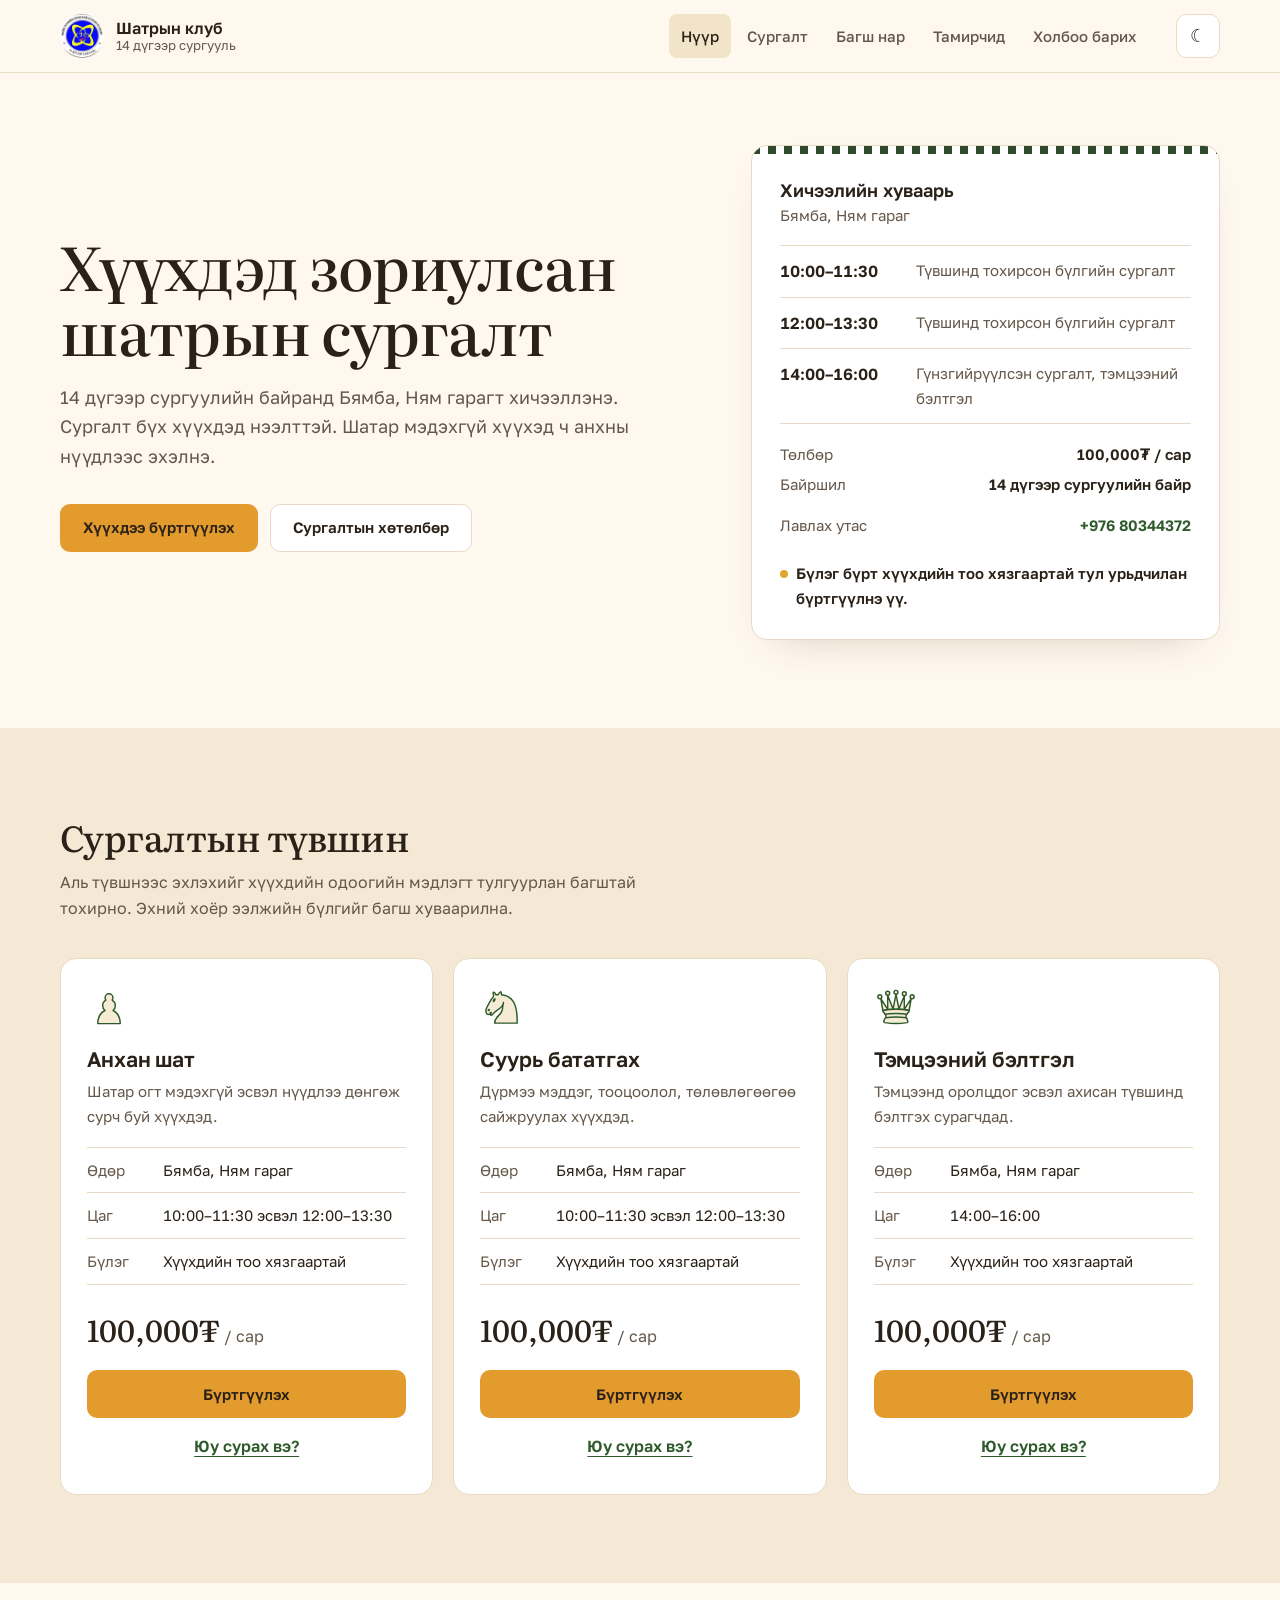
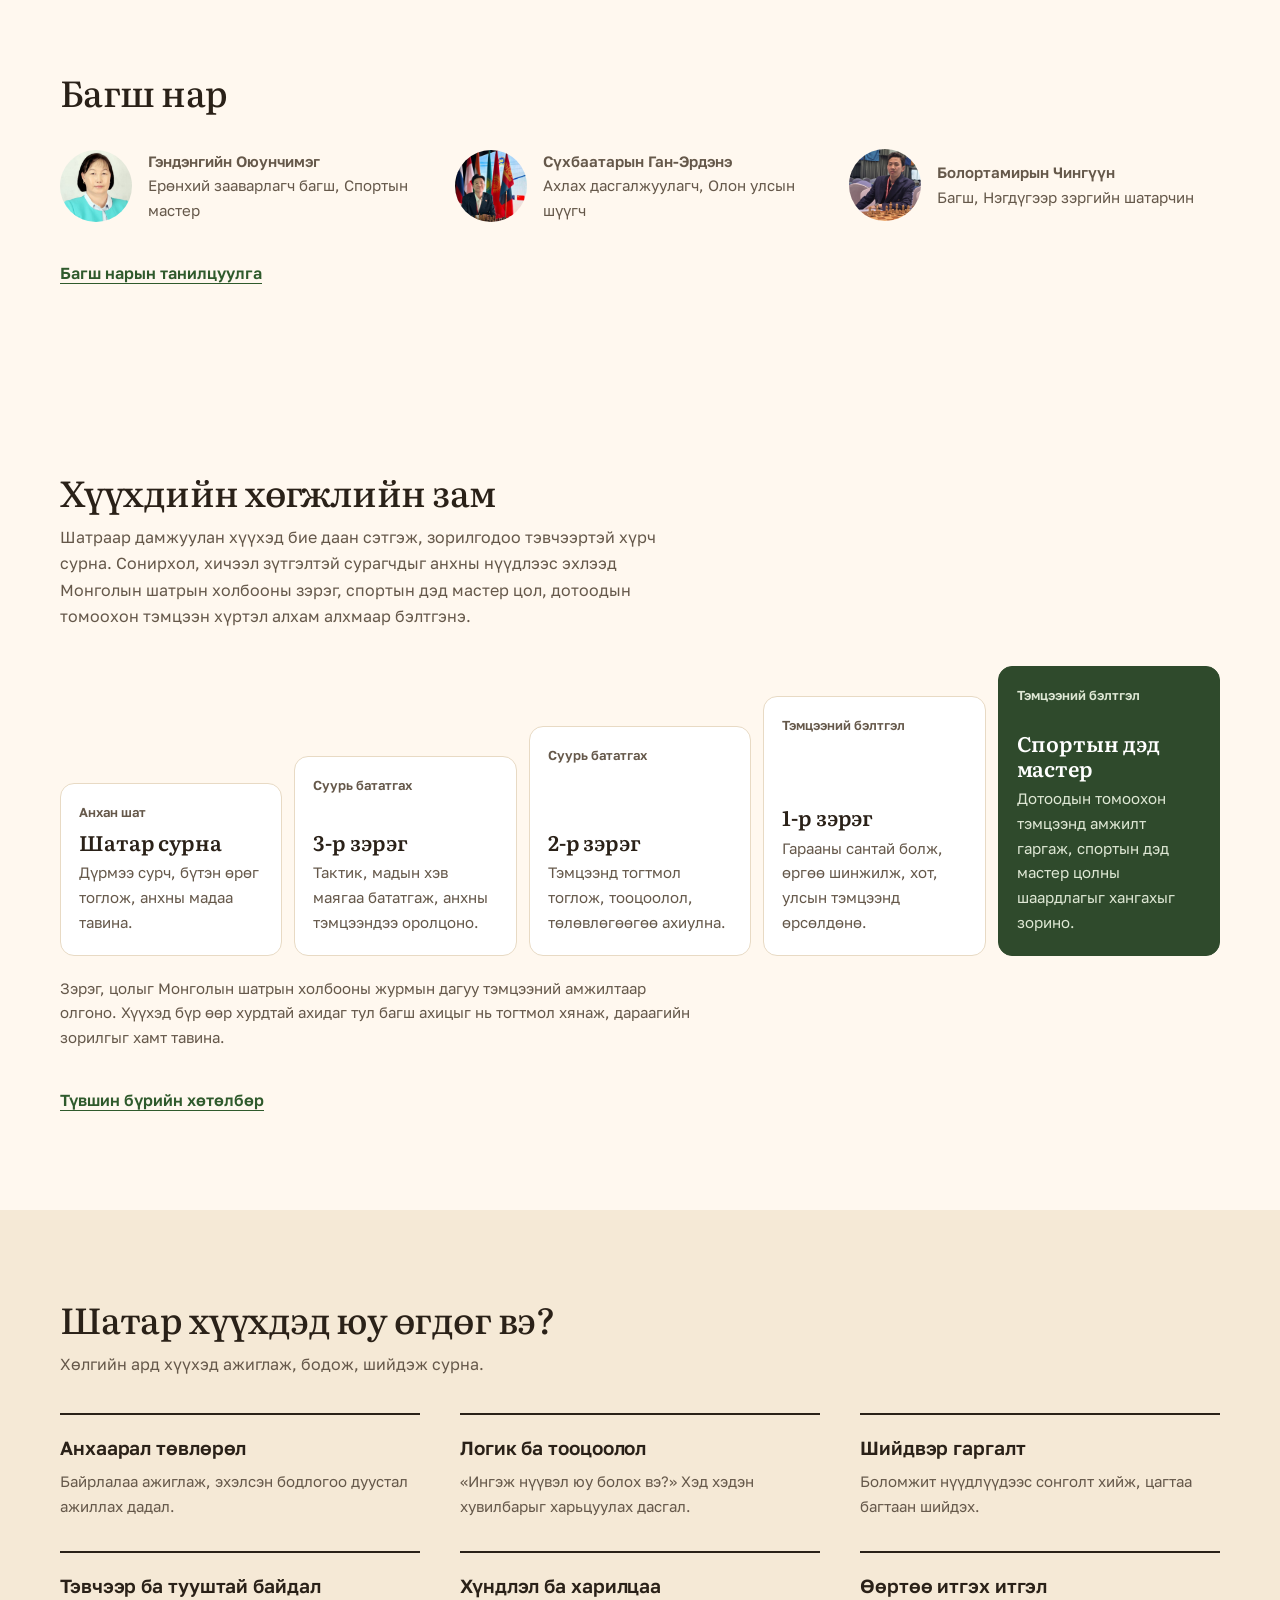
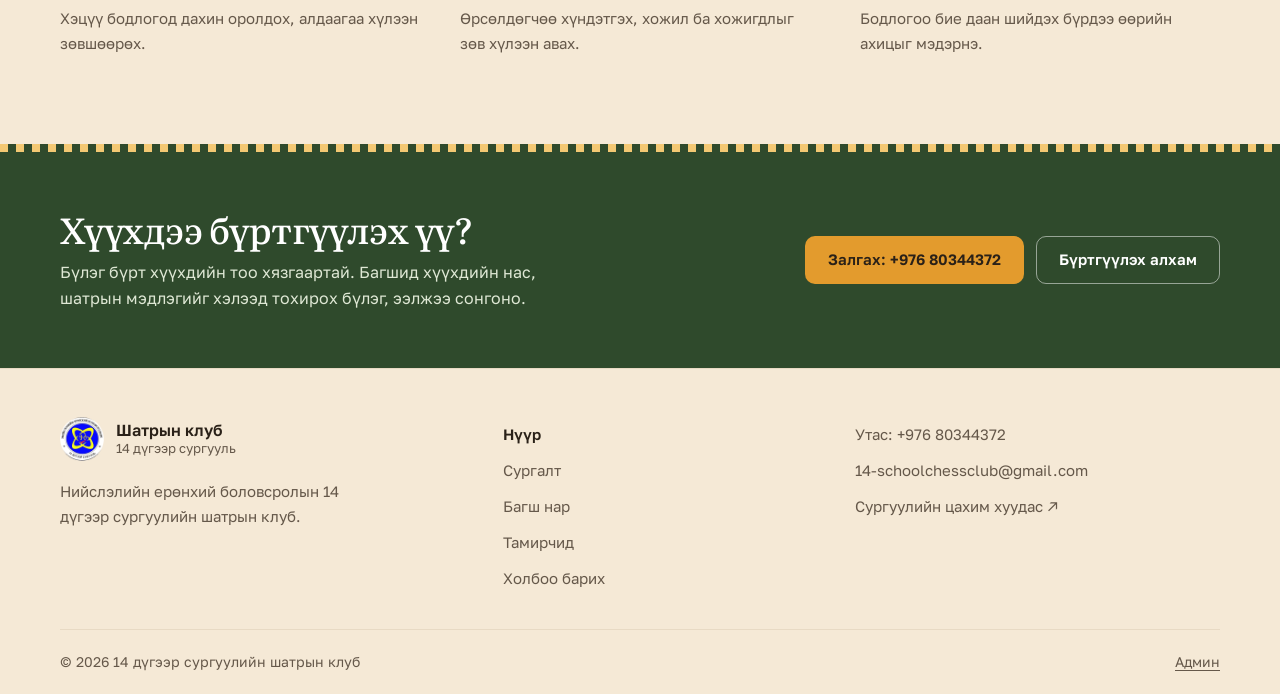
==== commit 428816e9: "Сургуулийн лого нэмэв" ====
--- a/school14-chess-site-v2/index.html
+++ b/school14-chess-site-v2/index.html
@@ -9,7 +9,7 @@
       name="description"
       content="14 дүгээр сургуулийн шатрын клуб: хүүхдэд зориулсан шатрын сургалт. Бямба, Ням гарагт гурван ээлжээр, сарын төлбөр 100,000₮. Шатар мэдэхгүй хүүхэд ч элсэж болно."
     />
-    <link rel="icon" type="image/svg+xml" href="assets/club-logo.svg" />
+    <link rel="icon" type="image/png" href="assets/school-logo-64.png" />
 
     <!-- Фонт ба загвар -->
     <link rel="preconnect" href="https://fonts.googleapis.com" />
@@ -35,7 +35,7 @@
     <header class="header">
       <div class="container header-inner">
         <a class="brand" href="index.html" aria-label="14 дүгээр сургуулийн шатрын клуб — Нүүр хуудас">
-          <img src="assets/club-logo.svg" width="44" height="44" alt="" />
+          <img src="assets/school-logo-192.png" width="44" height="44" alt="" />
           <span>
             Шатрын клуб
             <small>14 дүгээр сургууль</small>
@@ -363,7 +363,7 @@
       <div class="container footer-top">
         <div class="footer-brand">
           <a class="brand" href="index.html" aria-label="14 дүгээр сургуулийн шатрын клуб — Нүүр хуудас">
-            <img src="assets/club-logo.svg" width="44" height="44" alt="" />
+            <img src="assets/school-logo-192.png" width="44" height="44" alt="" />
             <span>
               Шатрын клуб
               <small>14 дүгээр сургууль</small>
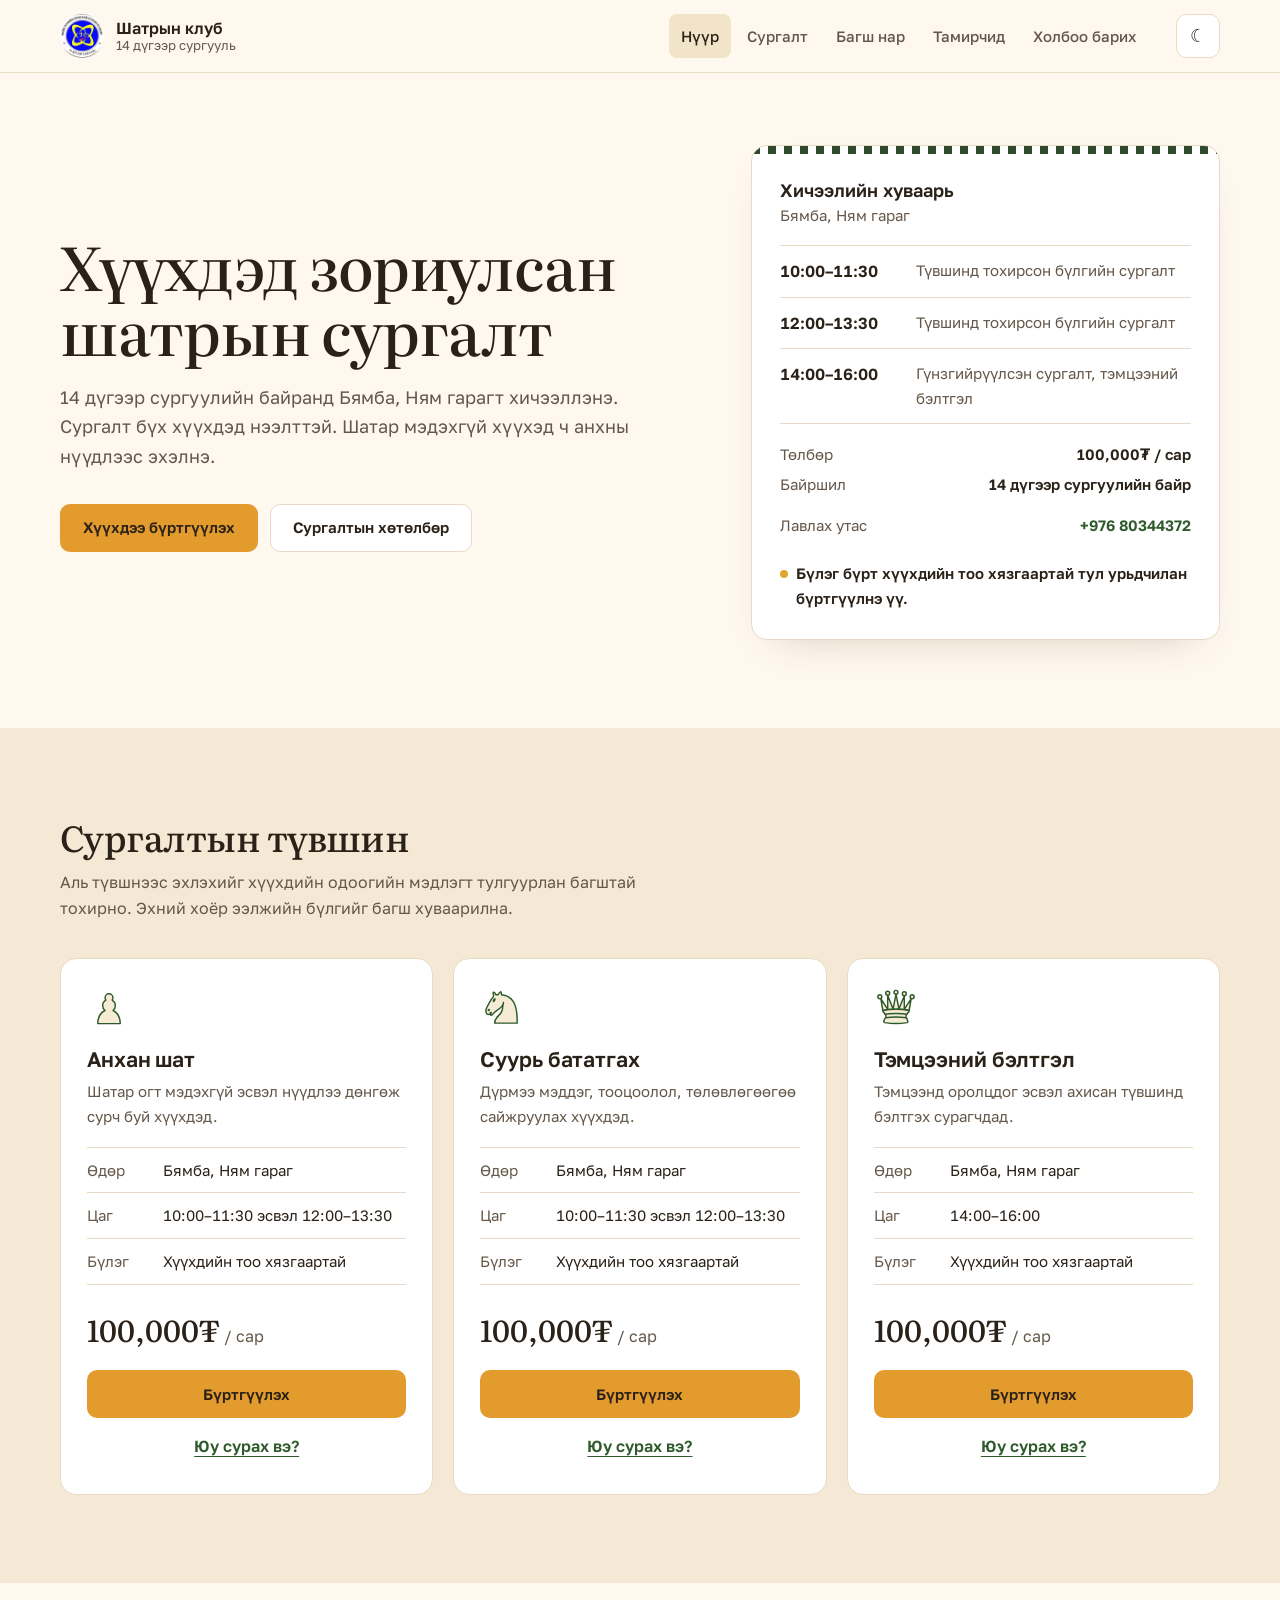
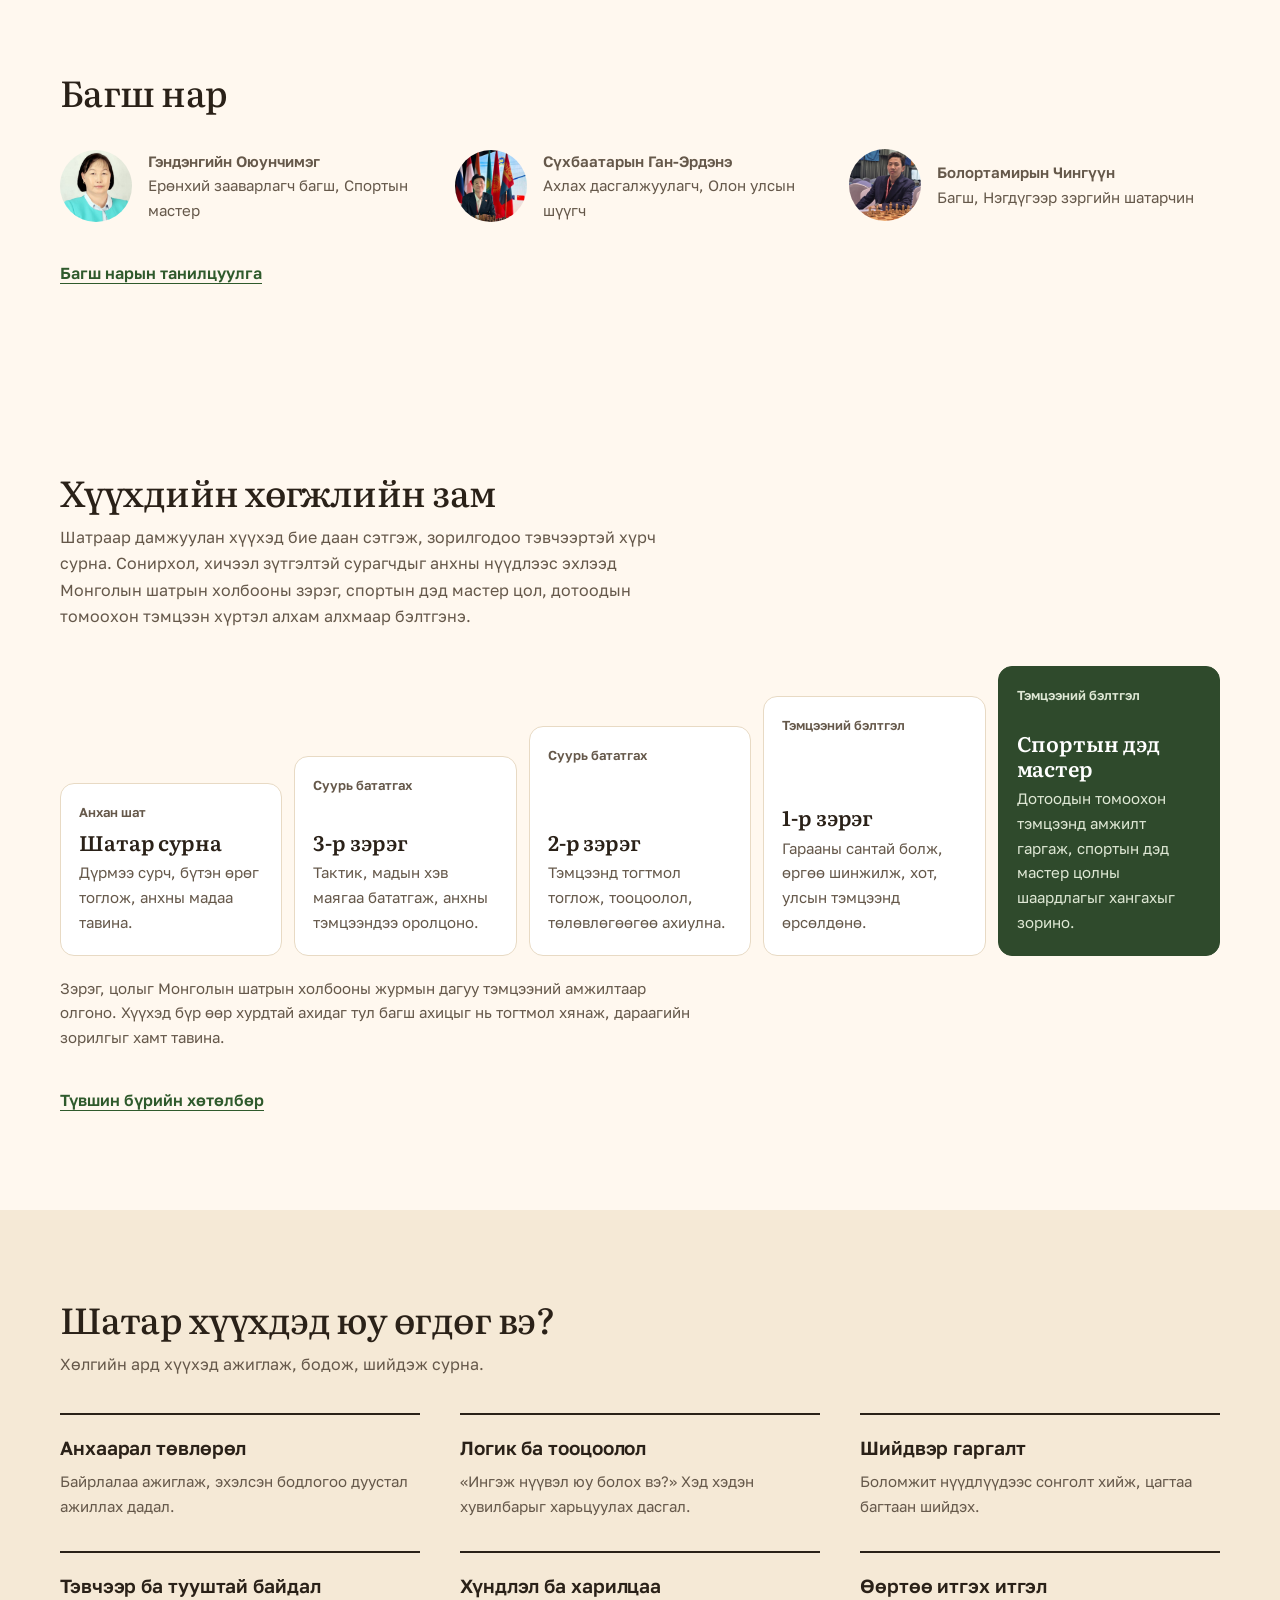
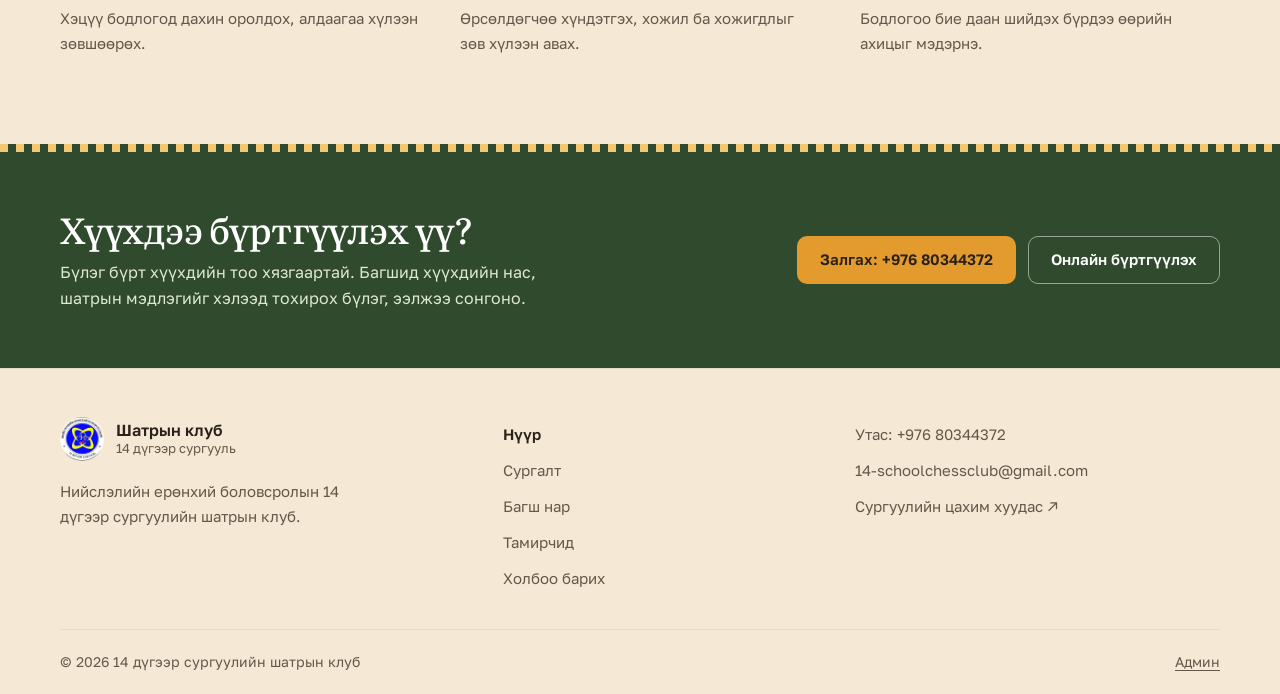
==== commit 5770482a: "Онлайн бүртгэл ба төлбөр баталгаажуулах" ====
--- a/school14-chess-site-v2/index.html
+++ b/school14-chess-site-v2/index.html
@@ -81,7 +81,7 @@
               нээлттэй. Шатар мэдэхгүй хүүхэд ч анхны нүүдлээс эхэлнэ.
             </p>
             <div class="actions">
-              <a class="button primary" href="contact.html">Хүүхдээ бүртгүүлэх</a>
+              <a class="button primary" href="contact.html#register">Хүүхдээ бүртгүүлэх</a>
               <a class="button secondary" href="training.html">Сургалтын хөтөлбөр</a>
             </div>
           </div>
@@ -165,7 +165,7 @@
                 </div>
               </dl>
               <p class="plan-price"><strong><span data-club="fee">100,000₮</span></strong> / сар</p>
-              <a class="button primary" href="contact.html">Бүртгүүлэх</a>
+              <a class="button primary" href="contact.html#register">Бүртгүүлэх</a>
               <a class="text-link" href="training.html#level-beginner">Юу сурах вэ?</a>
             </li>
             <li class="plan">
@@ -187,7 +187,7 @@
                 </div>
               </dl>
               <p class="plan-price"><strong><span data-club="fee">100,000₮</span></strong> / сар</p>
-              <a class="button primary" href="contact.html">Бүртгүүлэх</a>
+              <a class="button primary" href="contact.html#register">Бүртгүүлэх</a>
               <a class="text-link" href="training.html#level-foundation">Юу сурах вэ?</a>
             </li>
             <li class="plan">
@@ -209,7 +209,7 @@
                 </div>
               </dl>
               <p class="plan-price"><strong><span data-club="fee">100,000₮</span></strong> / сар</p>
-              <a class="button primary" href="contact.html">Бүртгүүлэх</a>
+              <a class="button primary" href="contact.html#register">Бүртгүүлэх</a>
               <a class="text-link" href="training.html#level-competition">Юу сурах вэ?</a>
             </li>
           </ul>
@@ -352,7 +352,7 @@
             <a class="button light" href="tel:+97680344372" data-club-href="phone">
               <span>Залгах:&nbsp;<span data-club="phone">+976 80344372</span></span>
             </a>
-            <a class="button outline-light" href="contact.html">Бүртгүүлэх алхам</a>
+            <a class="button outline-light" href="contact.html#register">Онлайн бүртгүүлэх</a>
           </div>
         </div>
       </section>
--- a/school14-chess-site-v2/css/style.css
+++ b/school14-chess-site-v2/css/style.css
@@ -1929,6 +1929,337 @@
   font-size: 15px;
 }
 
+.steps > .button {
+  margin-top: 24px;
+}
+
+/* Онлайн бүртгэл ----------------------------------------------------------- */
+
+.register-section {
+  background: var(--paper);
+}
+
+.register-grid {
+  display: grid;
+  grid-template-columns: minmax(0, 1.35fr) minmax(0, 1fr);
+  gap: 40px;
+  align-items: start;
+}
+
+.register-card {
+  padding: clamp(22px, 4vw, 40px);
+  border: 1px solid var(--line);
+  border-radius: 16px;
+  background: var(--surface);
+}
+
+.register-lede {
+  margin-top: 8px;
+  color: var(--muted);
+}
+
+.register-form {
+  display: grid;
+  gap: 6px;
+  margin-top: 20px;
+}
+
+.register-form fieldset {
+  display: grid;
+  gap: 6px;
+  margin: 0 0 18px;
+  padding: 0;
+  border: 0;
+}
+
+.register-form legend {
+  margin-bottom: 4px;
+  padding: 0;
+  font-family: var(--font-display);
+  font-size: 20px;
+}
+
+.register-form label,
+.register-label {
+  margin-top: 10px;
+  font-size: 15px;
+  font-weight: 600;
+}
+
+.register-form .optional {
+  color: var(--muted);
+  font-size: 13px;
+  font-weight: 400;
+}
+
+.register-form input[type='text'],
+.register-form input[type='tel'],
+.register-form input[type='number'],
+.register-form select,
+.register-form textarea {
+  width: 100%;
+  min-height: 48px;
+  padding: 10px 12px;
+  border: 1px solid #b7a68c;
+  border-radius: 10px;
+  background: var(--body);
+  font-size: 16px;
+}
+
+.register-form textarea {
+  resize: vertical;
+}
+
+.register-form :is(input, select, textarea):focus-visible {
+  outline: 3px solid var(--accent);
+  outline-offset: 2px;
+}
+
+.register-form [aria-invalid='true'] {
+  border-color: var(--danger);
+}
+
+.register-row {
+  display: grid;
+  grid-template-columns: 120px minmax(0, 1fr);
+  gap: 0 14px;
+}
+
+.register-row > div {
+  display: grid;
+  gap: 6px;
+  align-content: start;
+}
+
+.shift-options {
+  display: grid;
+  grid-template-columns: repeat(3, minmax(0, 1fr));
+  gap: 10px;
+  margin-top: 4px;
+}
+
+.shift-options label {
+  position: relative;
+  margin: 0;
+}
+
+.shift-options input {
+  position: absolute;
+  opacity: 0;
+}
+
+.shift-options span {
+  display: grid;
+  place-items: center;
+  min-height: 64px;
+  padding: 10px 8px;
+  border: 1px solid #b7a68c;
+  border-radius: 10px;
+  background: var(--body);
+  font-variant-numeric: tabular-nums;
+  text-align: center;
+  cursor: pointer;
+}
+
+.shift-options small {
+  color: var(--muted);
+  font-size: 12px;
+  font-weight: 400;
+}
+
+.shift-options input:checked + span {
+  border-color: var(--blue);
+  background: var(--blue);
+  color: var(--on-blue);
+}
+
+.shift-options input:checked + span small {
+  color: inherit;
+}
+
+.shift-options input:focus-visible + span {
+  outline: 3px solid var(--accent);
+  outline-offset: 2px;
+}
+
+.register-consent {
+  display: grid;
+  grid-template-columns: 24px 1fr;
+  gap: 10px;
+  align-items: start;
+  font-weight: 400 !important;
+}
+
+.register-consent input {
+  width: 20px;
+  height: 20px;
+  margin-top: 3px;
+  accent-color: var(--blue);
+}
+
+.register-form .button {
+  justify-content: center;
+  min-height: 52px;
+  margin-top: 18px;
+  border: 0;
+}
+
+.register-error {
+  color: var(--danger);
+  font-weight: 600;
+}
+
+.register-error:empty {
+  display: none;
+}
+
+.register-form[hidden],
+.register-done[hidden] {
+  display: none;
+}
+
+.register-done {
+  margin-top: 16px;
+}
+
+.register-done .copy-contact {
+  display: block;
+}
+
+.register-done:focus {
+  outline: none;
+}
+
+.register-done h3 {
+  font-size: 24px;
+}
+
+.ref-code {
+  display: inline-block;
+  margin-top: 6px;
+  padding: 10px 22px;
+  border-radius: 10px;
+  background: repeating-conic-gradient(var(--board-light) 0 25%, var(--board-dark) 0 50%) 0 0 / 24px 24px;
+}
+
+.ref-code span {
+  display: inline-block;
+  padding: 4px 14px;
+  border-radius: 6px;
+  background: var(--surface);
+  font-family: var(--font-display);
+  font-size: clamp(34px, 6vw, 48px);
+  letter-spacing: 0.06em;
+  font-variant-numeric: tabular-nums;
+}
+
+#copy-code-status {
+  min-height: 1.5em;
+  color: var(--success);
+  font-size: 14px;
+}
+
+.register-small {
+  margin-block: 16px;
+  color: var(--muted);
+  font-size: 15px;
+}
+
+.register-side {
+  display: grid;
+  gap: 20px;
+}
+
+.register-side-block {
+  padding: 24px;
+  border-radius: 16px;
+  background: var(--body);
+}
+
+.register-side-block h3 {
+  font-size: 22px;
+}
+
+.register-side-block > p {
+  margin-top: 6px;
+  color: var(--muted);
+}
+
+.register-form.compact {
+  margin-top: 8px;
+}
+
+.bank-details {
+  margin-top: 14px;
+}
+
+.bank-details dl > div {
+  display: grid;
+  grid-template-columns: 110px 1fr;
+  gap: 10px;
+  padding-block: 6px;
+  border-bottom: 1px solid var(--line);
+}
+
+.bank-details dt {
+  color: var(--muted);
+}
+
+.bank-details dd {
+  font-weight: 600;
+  overflow-wrap: anywhere;
+}
+
+.bank-details a {
+  color: var(--blue);
+  font-weight: 600;
+  text-decoration: underline;
+}
+
+.bank-ref {
+  margin-top: 12px;
+  padding: 10px 14px;
+  border-left: 4px solid var(--accent);
+  background: var(--paper);
+}
+
+.status-box {
+  margin-top: 14px;
+  padding: 14px;
+  border-radius: 10px;
+  background: var(--paper);
+}
+
+.paid-list {
+  margin: 6px 0 0;
+  padding-left: 20px;
+}
+
+.paid-list li::marker {
+  content: '✓  ';
+  color: var(--success);
+}
+
+@media (max-width: 860px) {
+  .register-grid {
+    grid-template-columns: 1fr;
+  }
+}
+
+@media (max-width: 520px) {
+  .shift-options {
+    grid-template-columns: 1fr;
+  }
+
+  .shift-options span {
+    min-height: 52px;
+  }
+
+  .register-row {
+    grid-template-columns: 90px minmax(0, 1fr);
+  }
+}
+
 .faq-list {
   max-width: 820px;
   border-top: 1px solid var(--line);
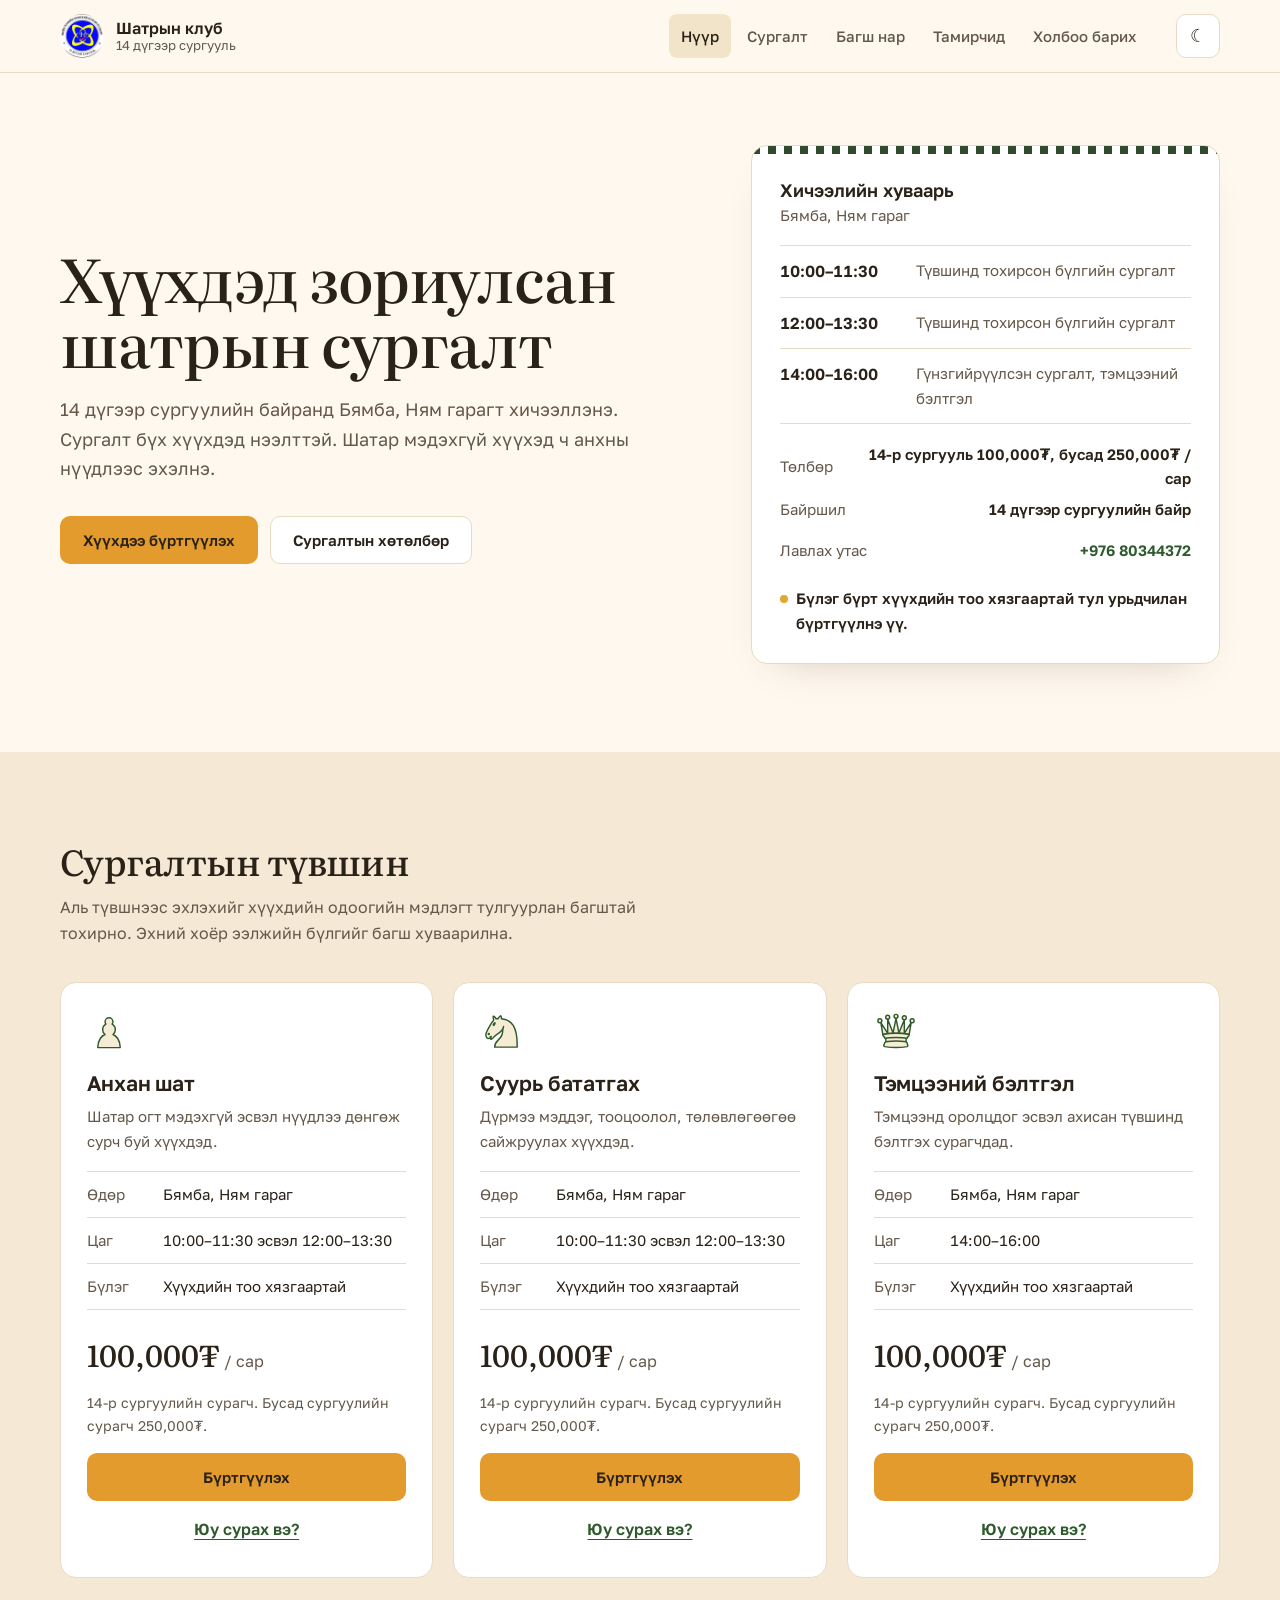
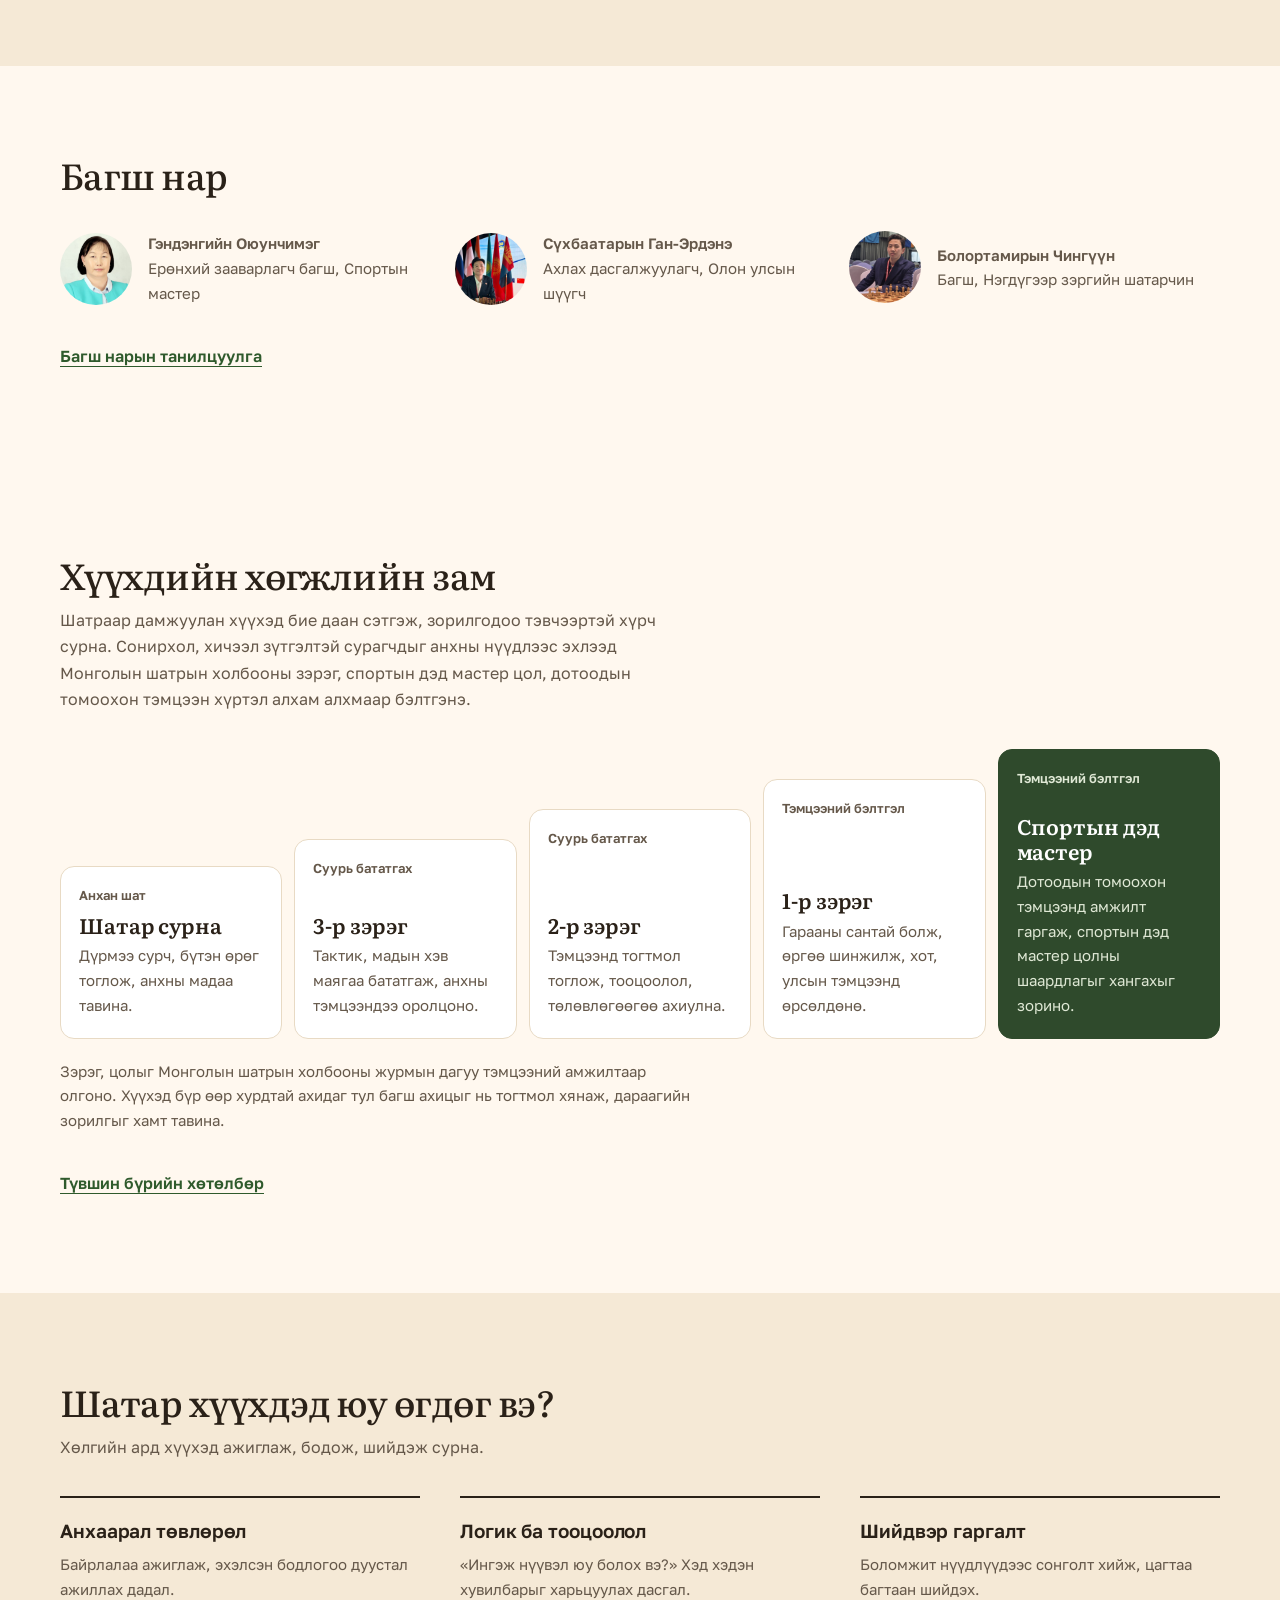
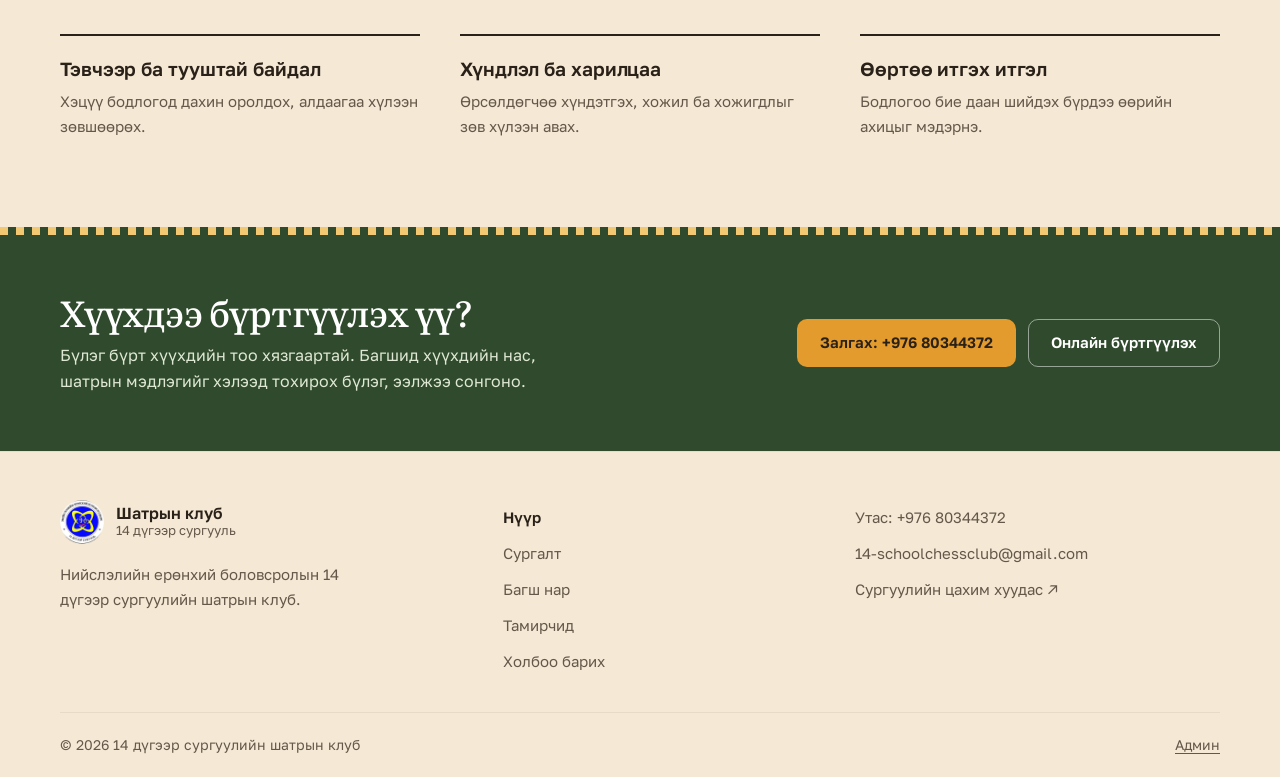
==== commit 93f0ea41: "Сургуулиар төлбөр, бүртгүүлсэн өдрөөс тоолох сар" ====
--- a/school14-chess-site-v2/index.html
+++ b/school14-chess-site-v2/index.html
@@ -7,7 +7,7 @@
     <title>14 дүгээр сургуулийн шатрын клуб</title>
     <meta
       name="description"
-      content="14 дүгээр сургуулийн шатрын клуб: хүүхдэд зориулсан шатрын сургалт. Бямба, Ням гарагт гурван ээлжээр, сарын төлбөр 100,000₮. Шатар мэдэхгүй хүүхэд ч элсэж болно."
+      content="14 дүгээр сургуулийн шатрын клуб: хүүхдэд зориулсан шатрын сургалт. Бямба, Ням гарагт гурван ээлжээр, сарын төлбөр 14-р сургуулийн сурагчдад 100,000₮, бусад сургуулийн сурагчдад 250,000₮. Шатар мэдэхгүй хүүхэд ч элсэж болно."
     />
     <link rel="icon" type="image/png" href="assets/school-logo-64.png" />
 
@@ -114,7 +114,10 @@
               <dl class="fact-list">
                 <div>
                   <dt>Төлбөр</dt>
-                  <dd><span data-club="fee">100,000₮</span> / сар</dd>
+                  <dd>
+                    14-р сургууль <span data-club="fee">100,000₮</span>, бусад
+                    <span data-club="feeOther">250,000₮</span> / сар
+                  </dd>
                 </div>
                 <div>
                   <dt>Байршил</dt>
@@ -165,6 +168,7 @@
                 </div>
               </dl>
               <p class="plan-price"><strong><span data-club="fee">100,000₮</span></strong> / сар</p>
+              <p class="plan-price-note">14-р сургуулийн сурагч. Бусад сургуулийн сурагч <span data-club="feeOther">250,000₮</span>.</p>
               <a class="button primary" href="contact.html#register">Бүртгүүлэх</a>
               <a class="text-link" href="training.html#level-beginner">Юу сурах вэ?</a>
             </li>
@@ -187,6 +191,7 @@
                 </div>
               </dl>
               <p class="plan-price"><strong><span data-club="fee">100,000₮</span></strong> / сар</p>
+              <p class="plan-price-note">14-р сургуулийн сурагч. Бусад сургуулийн сурагч <span data-club="feeOther">250,000₮</span>.</p>
               <a class="button primary" href="contact.html#register">Бүртгүүлэх</a>
               <a class="text-link" href="training.html#level-foundation">Юу сурах вэ?</a>
             </li>
@@ -209,6 +214,7 @@
                 </div>
               </dl>
               <p class="plan-price"><strong><span data-club="fee">100,000₮</span></strong> / сар</p>
+              <p class="plan-price-note">14-р сургуулийн сурагч. Бусад сургуулийн сурагч <span data-club="feeOther">250,000₮</span>.</p>
               <a class="button primary" href="contact.html#register">Бүртгүүлэх</a>
               <a class="text-link" href="training.html#level-competition">Юу сурах вэ?</a>
             </li>
--- a/school14-chess-site-v2/css/style.css
+++ b/school14-chess-site-v2/css/style.css
@@ -2031,24 +2031,24 @@
   align-content: start;
 }
 
-.shift-options {
+.choice-options {
   display: grid;
   grid-template-columns: repeat(3, minmax(0, 1fr));
   gap: 10px;
   margin-top: 4px;
 }
 
-.shift-options label {
+.choice-options label {
   position: relative;
   margin: 0;
 }
 
-.shift-options input {
+.choice-options input {
   position: absolute;
   opacity: 0;
 }
 
-.shift-options span {
+.choice-options span {
   display: grid;
   place-items: center;
   min-height: 64px;
@@ -2061,23 +2061,23 @@
   cursor: pointer;
 }
 
-.shift-options small {
+.choice-options small {
   color: var(--muted);
   font-size: 12px;
   font-weight: 400;
 }
 
-.shift-options input:checked + span {
+.choice-options input:checked + span {
   border-color: var(--blue);
   background: var(--blue);
   color: var(--on-blue);
 }
 
-.shift-options input:checked + span small {
+.choice-options input:checked + span small {
   color: inherit;
 }
 
-.shift-options input:focus-visible + span {
+.choice-options input:focus-visible + span {
   outline: 3px solid var(--accent);
   outline-offset: 2px;
 }
@@ -2153,6 +2153,50 @@
   font-variant-numeric: tabular-nums;
 }
 
+.choice-options.two {
+  grid-template-columns: repeat(2, minmax(0, 1fr));
+}
+
+.done-summary {
+  display: grid;
+  margin: 8px 0 20px;
+  border-top: 1px solid var(--line);
+}
+
+.done-summary > div {
+  display: grid;
+  grid-template-columns: 150px 1fr;
+  gap: 12px;
+  padding-block: 8px;
+  border-bottom: 1px solid var(--line);
+}
+
+.done-summary dt {
+  color: var(--muted);
+}
+
+.done-summary dd {
+  font-weight: 600;
+  font-variant-numeric: tabular-nums;
+}
+
+.done-summary .is-amount dd {
+  font-family: var(--font-display);
+  font-size: 28px;
+  font-weight: 500;
+}
+
+.fee-other {
+  font-weight: 600;
+  color: var(--ink);
+}
+
+.plan-price-note {
+  margin: -4px 0 16px;
+  color: var(--muted);
+  font-size: 14px;
+}
+
 #copy-code-status {
   min-height: 1.5em;
   color: var(--success);
@@ -2230,6 +2274,16 @@
   background: var(--paper);
 }
 
+.status-due,
+.status-next {
+  margin-top: 10px;
+  font-weight: 600;
+}
+
+.status-due {
+  color: var(--danger);
+}
+
 .paid-list {
   margin: 6px 0 0;
   padding-left: 20px;
@@ -2247,11 +2301,11 @@
 }
 
 @media (max-width: 520px) {
-  .shift-options {
+  .choice-options {
     grid-template-columns: 1fr;
   }
 
-  .shift-options span {
+  .choice-options span {
     min-height: 52px;
   }
 
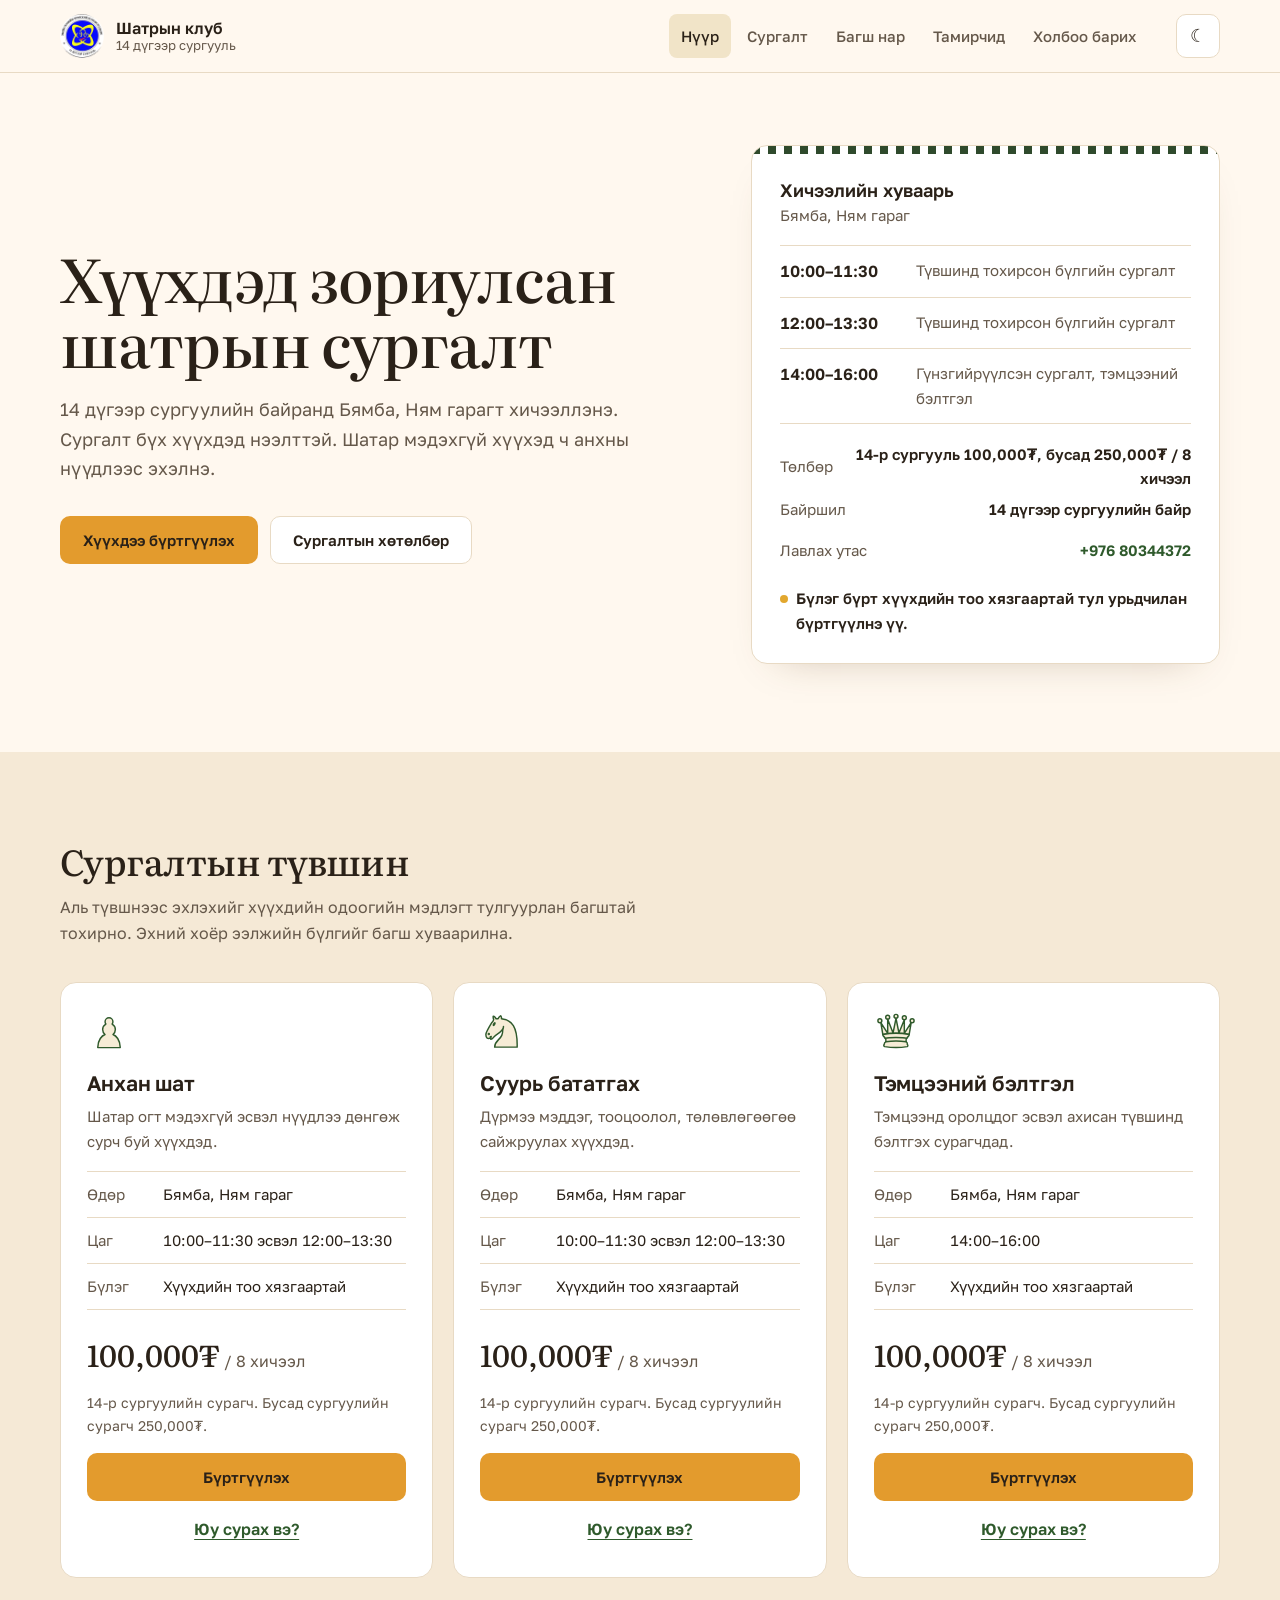
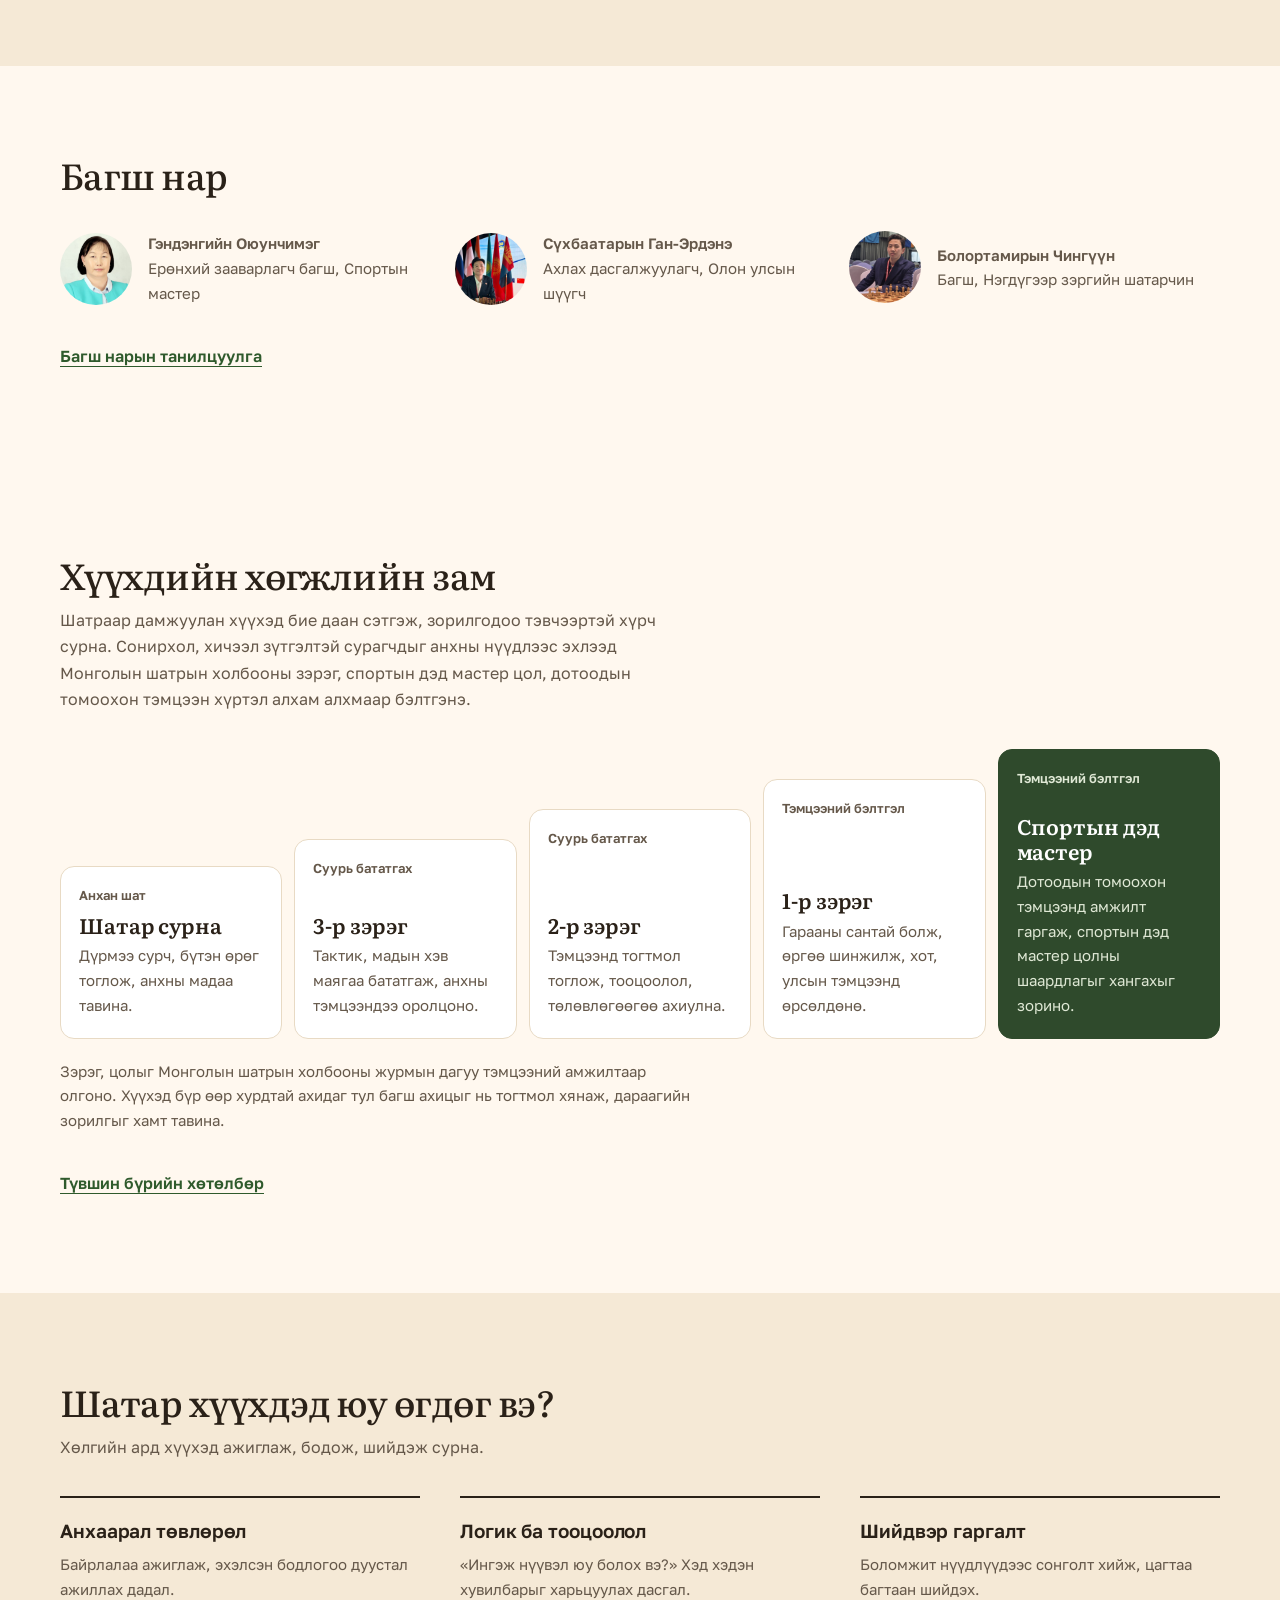
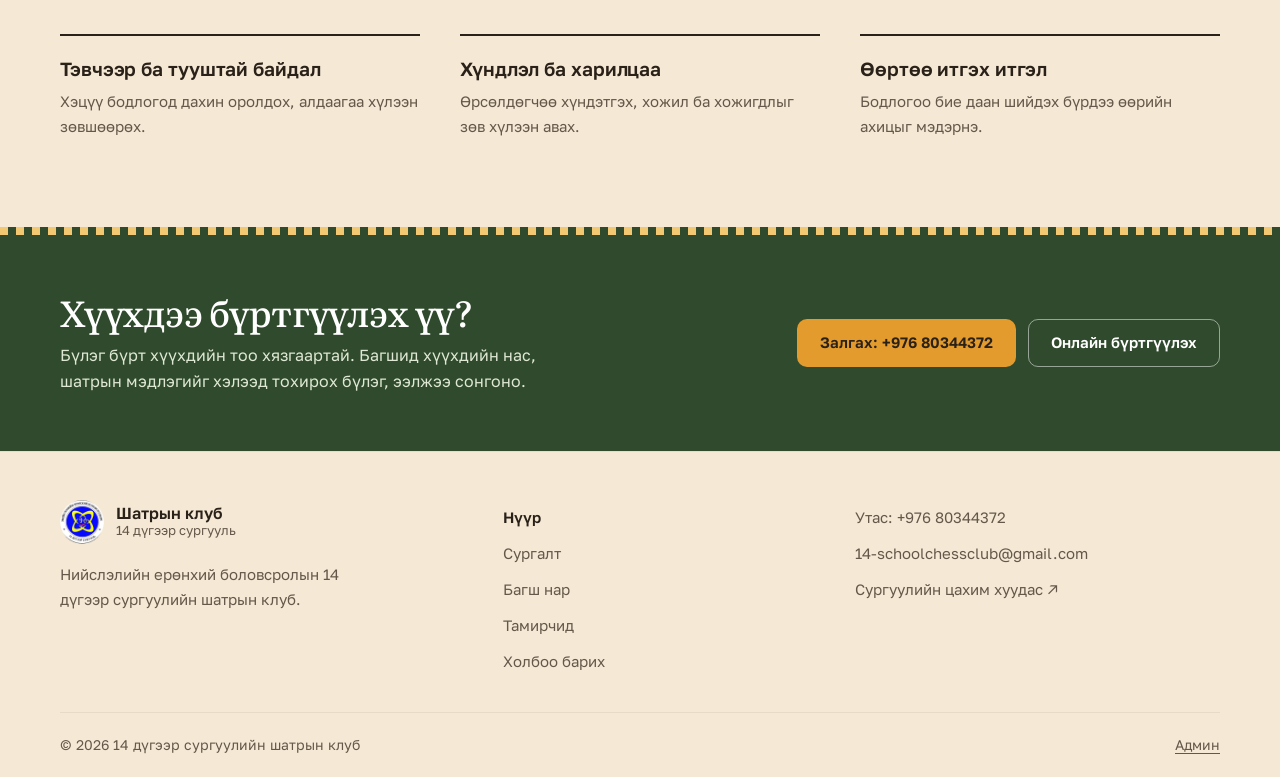
==== commit 38e98f8b: "Ирцийн бүртгэл, нэг төлбөр = 8 хичээл" ====
--- a/school14-chess-site-v2/index.html
+++ b/school14-chess-site-v2/index.html
@@ -7,7 +7,7 @@
     <title>14 дүгээр сургуулийн шатрын клуб</title>
     <meta
       name="description"
-      content="14 дүгээр сургуулийн шатрын клуб: хүүхдэд зориулсан шатрын сургалт. Бямба, Ням гарагт гурван ээлжээр, сарын төлбөр 14-р сургуулийн сурагчдад 100,000₮, бусад сургуулийн сурагчдад 250,000₮. Шатар мэдэхгүй хүүхэд ч элсэж болно."
+      content="14 дүгээр сургуулийн шатрын клуб: хүүхдэд зориулсан шатрын сургалт. Бямба, Ням гарагт гурван ээлжээр, 8 удаагийн хичээлийн төлбөр 14-р сургуулийн сурагчдад 100,000₮, бусад сургуулийн сурагчдад 250,000₮. Шатар мэдэхгүй хүүхэд ч элсэж болно."
     />
     <link rel="icon" type="image/png" href="assets/school-logo-64.png" />
 
@@ -116,7 +116,7 @@
                   <dt>Төлбөр</dt>
                   <dd>
                     14-р сургууль <span data-club="fee">100,000₮</span>, бусад
-                    <span data-club="feeOther">250,000₮</span> / сар
+                    <span data-club="feeOther">250,000₮</span> / 8 хичээл
                   </dd>
                 </div>
                 <div>
@@ -167,7 +167,7 @@
                   <dd>Хүүхдийн тоо хязгаартай</dd>
                 </div>
               </dl>
-              <p class="plan-price"><strong><span data-club="fee">100,000₮</span></strong> / сар</p>
+              <p class="plan-price"><strong><span data-club="fee">100,000₮</span></strong> / 8 хичээл</p>
               <p class="plan-price-note">14-р сургуулийн сурагч. Бусад сургуулийн сурагч <span data-club="feeOther">250,000₮</span>.</p>
               <a class="button primary" href="contact.html#register">Бүртгүүлэх</a>
               <a class="text-link" href="training.html#level-beginner">Юу сурах вэ?</a>
@@ -190,7 +190,7 @@
                   <dd>Хүүхдийн тоо хязгаартай</dd>
                 </div>
               </dl>
-              <p class="plan-price"><strong><span data-club="fee">100,000₮</span></strong> / сар</p>
+              <p class="plan-price"><strong><span data-club="fee">100,000₮</span></strong> / 8 хичээл</p>
               <p class="plan-price-note">14-р сургуулийн сурагч. Бусад сургуулийн сурагч <span data-club="feeOther">250,000₮</span>.</p>
               <a class="button primary" href="contact.html#register">Бүртгүүлэх</a>
               <a class="text-link" href="training.html#level-foundation">Юу сурах вэ?</a>
@@ -213,7 +213,7 @@
                   <dd>Хүүхдийн тоо хязгаартай</dd>
                 </div>
               </dl>
-              <p class="plan-price"><strong><span data-club="fee">100,000₮</span></strong> / сар</p>
+              <p class="plan-price"><strong><span data-club="fee">100,000₮</span></strong> / 8 хичээл</p>
               <p class="plan-price-note">14-р сургуулийн сурагч. Бусад сургуулийн сурагч <span data-club="feeOther">250,000₮</span>.</p>
               <a class="button primary" href="contact.html#register">Бүртгүүлэх</a>
               <a class="text-link" href="training.html#level-competition">Юу сурах вэ?</a>
--- a/school14-chess-site-v2/css/style.css
+++ b/school14-chess-site-v2/css/style.css
@@ -1947,6 +1947,8 @@
 }
 
 .register-card {
+  max-width: 760px;
+  margin-inline: auto;
   padding: clamp(22px, 4vw, 40px);
   border: 1px solid var(--line);
   border-radius: 16px;
@@ -2191,6 +2193,86 @@
   color: var(--ink);
 }
 
+.pay-title {
+  margin-top: 8px;
+  font-size: 20px;
+}
+
+.pay-details {
+  display: grid;
+  margin: 10px 0 0;
+  border-radius: 12px;
+  background: var(--paper);
+  padding: 6px 18px;
+}
+
+.pay-details > div {
+  display: grid;
+  grid-template-columns: 150px 1fr;
+  gap: 12px;
+  align-items: center;
+  min-height: 52px;
+  padding-block: 6px;
+  border-bottom: 1px solid var(--line);
+}
+
+.pay-details > div:last-child {
+  border-bottom: 0;
+}
+
+.pay-details dt {
+  color: var(--muted);
+}
+
+.pay-details dd,
+.done-summary dd {
+  display: flex;
+  flex-wrap: wrap;
+  align-items: center;
+  justify-content: space-between;
+  gap: 8px 12px;
+}
+
+.pay-value {
+  font-weight: 600;
+  font-variant-numeric: tabular-nums;
+  overflow-wrap: anywhere;
+}
+
+.pay-details .is-ref .pay-value {
+  padding: 2px 8px;
+  border-left: 4px solid var(--accent);
+  background: var(--surface);
+}
+
+.copy-button {
+  min-height: 40px;
+  padding: 6px 14px;
+  border: 1px solid var(--blue);
+  border-radius: 8px;
+  background: var(--surface);
+  color: var(--blue);
+  font-size: 14px;
+  font-weight: 600;
+}
+
+.copy-button:hover {
+  background: var(--blue);
+  color: var(--on-blue);
+}
+
+.copy-button:focus-visible {
+  outline: 3px solid var(--accent);
+  outline-offset: 2px;
+}
+
+.copy-feedback {
+  min-height: 1.6em;
+  margin-top: 8px;
+  color: var(--success);
+  font-size: 14px;
+}
+
 .plan-price-note {
   margin: -4px 0 16px;
   color: var(--muted);
@@ -2301,6 +2383,12 @@
 }
 
 @media (max-width: 520px) {
+  .pay-details > div,
+  .done-summary > div {
+    grid-template-columns: 1fr;
+    gap: 2px;
+  }
+
   .choice-options {
     grid-template-columns: 1fr;
   }
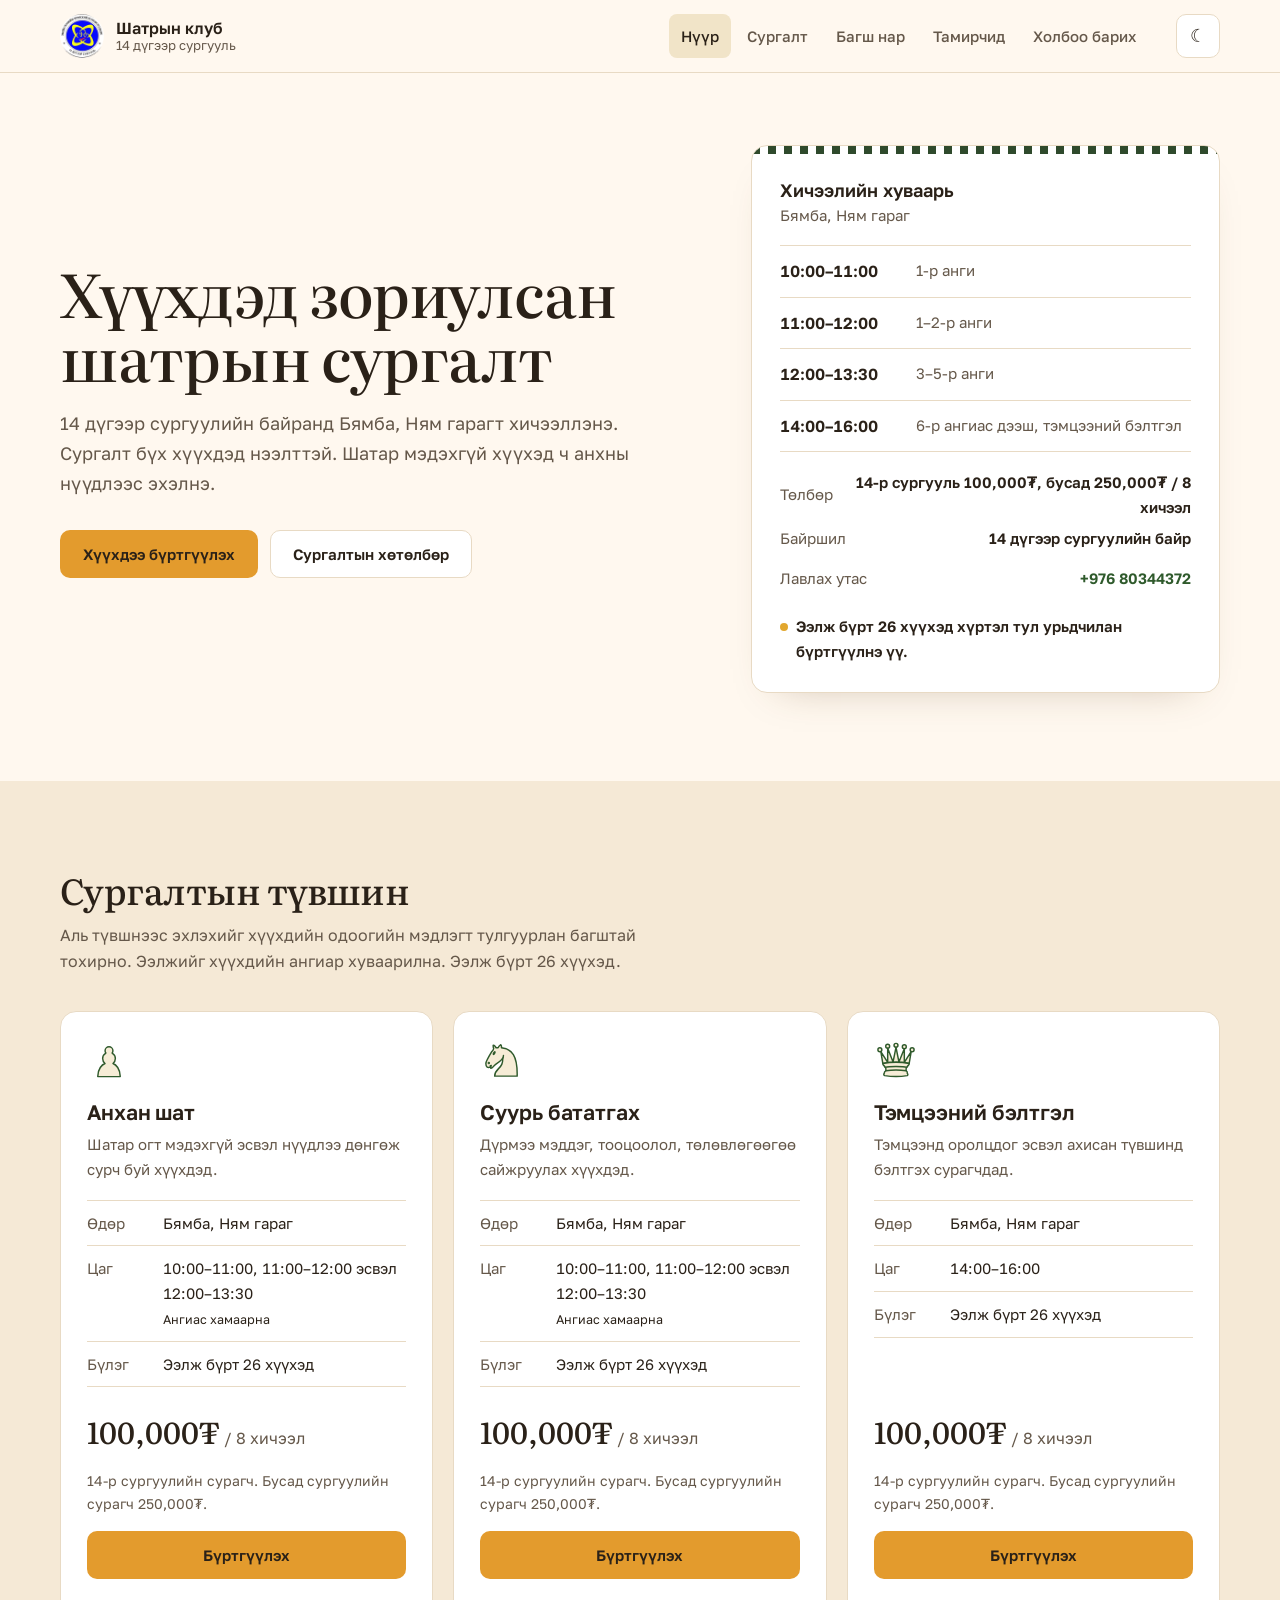
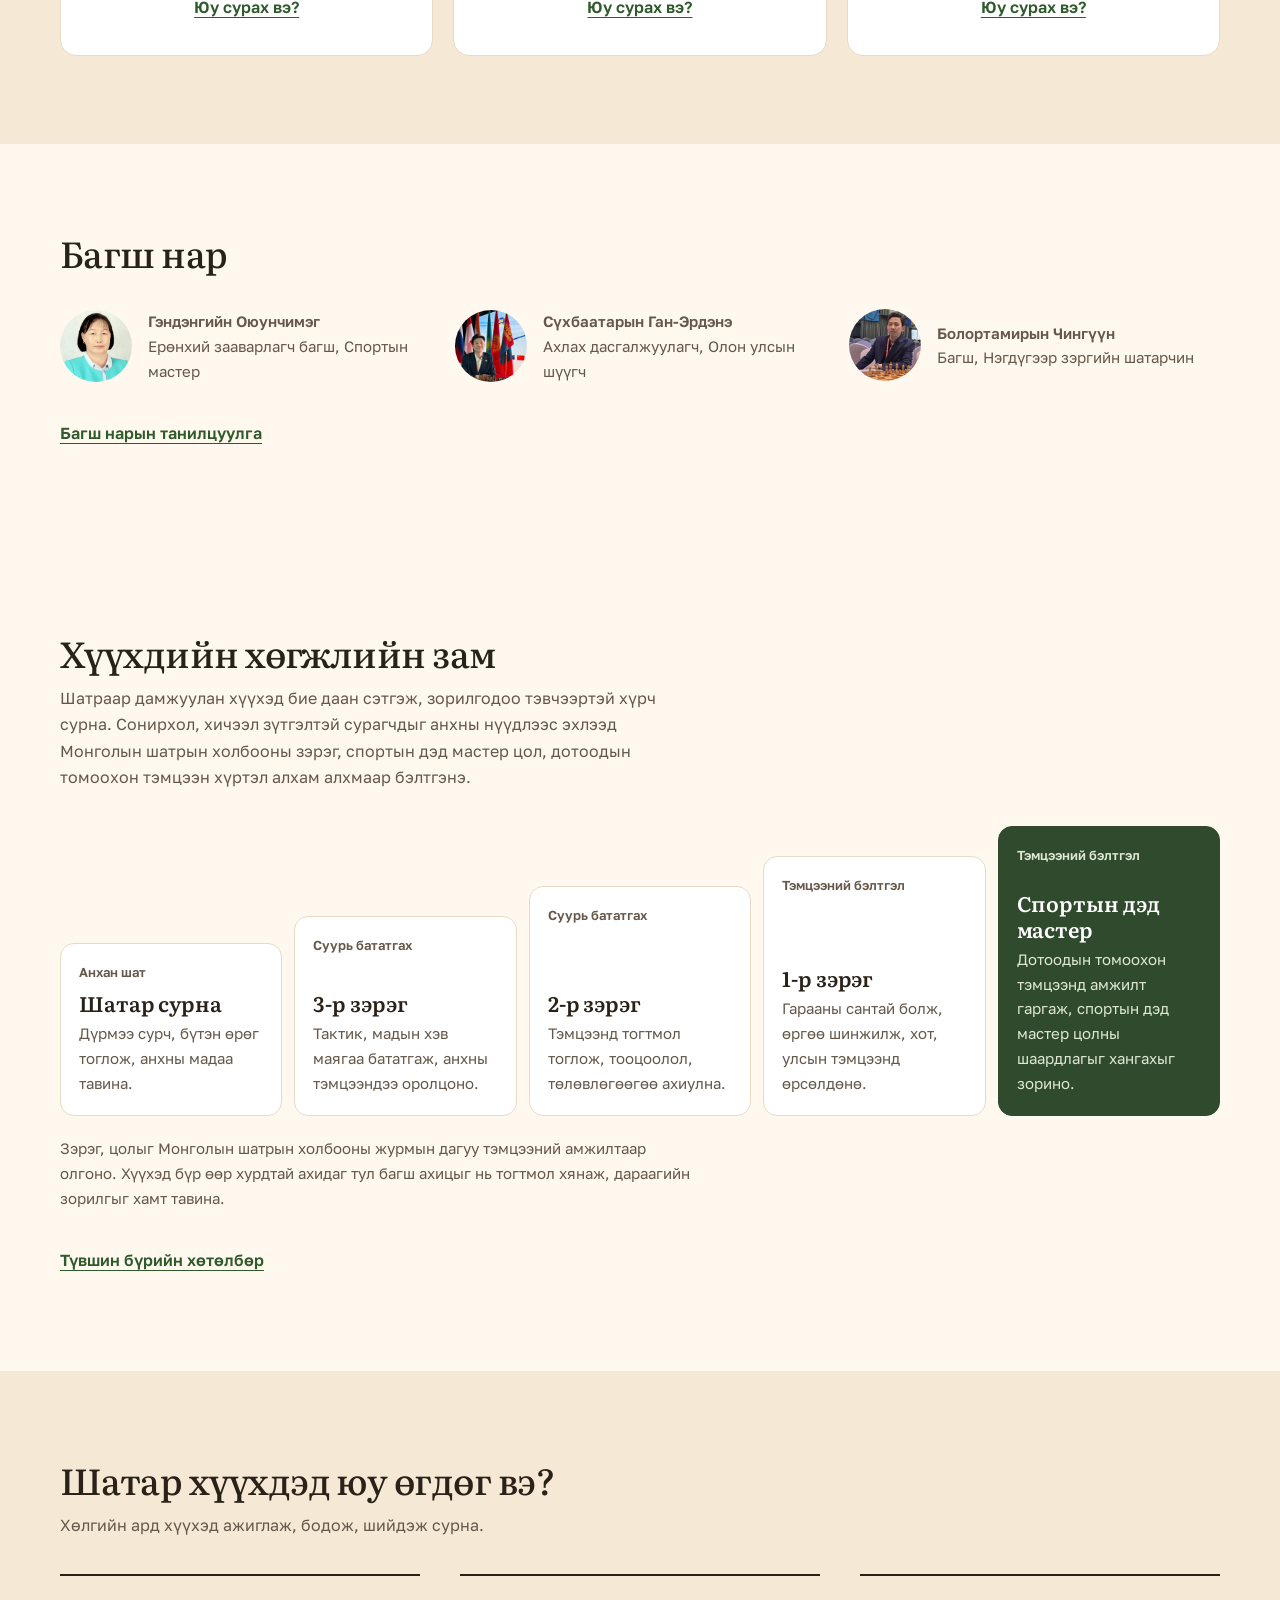
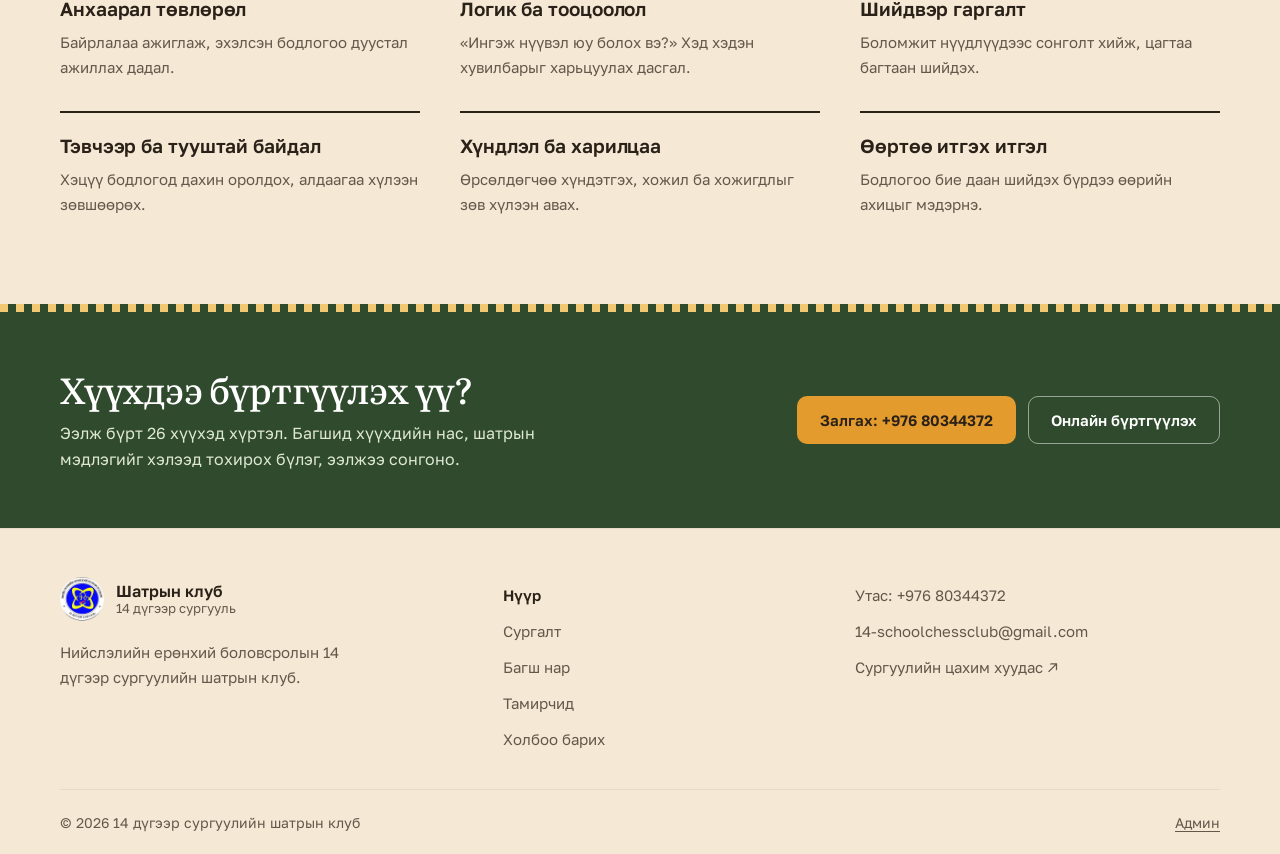
==== commit 313b2414: "4 ээлж, ээлж бүрт 26 хүүхэд 4 ээлж (ангиар), ээлж бүрт 26 хүүхэд" ====
--- a/school14-chess-site-v2/index.html
+++ b/school14-chess-site-v2/index.html
@@ -94,21 +94,27 @@
               <dl class="slot-list">
                 <div>
                   <dt>
-                    <span data-club="slot0.start">10:00</span>–<span data-club="slot0.end">11:30</span>
+                    <span data-club="slot0.start">10:00</span>–<span data-club="slot0.end">11:00</span>
                   </dt>
-                  <dd>Түвшинд тохирсон бүлгийн сургалт</dd>
+                  <dd data-club="slot0.who">1-р анги</dd>
                 </div>
                 <div>
                   <dt>
-                    <span data-club="slot1.start">12:00</span>–<span data-club="slot1.end">13:30</span>
+                    <span data-club="slot1.start">11:00</span>–<span data-club="slot1.end">12:00</span>
                   </dt>
-                  <dd>Түвшинд тохирсон бүлгийн сургалт</dd>
+                  <dd data-club="slot1.who">1–2-р анги</dd>
                 </div>
                 <div>
                   <dt>
-                    <span data-club="slot2.start">14:00</span>–<span data-club="slot2.end">16:00</span>
+                    <span data-club="slot2.start">12:00</span>–<span data-club="slot2.end">13:30</span>
                   </dt>
-                  <dd>Гүнзгийрүүлсэн сургалт, тэмцээний бэлтгэл</dd>
+                  <dd data-club="slot2.who">3–5-р анги</dd>
+                </div>
+                <div>
+                  <dt>
+                    <span data-club="slot3.start">14:00</span>–<span data-club="slot3.end">16:00</span>
+                  </dt>
+                  <dd data-club="slot3.who">6-р ангиас дээш, тэмцээний бэлтгэл</dd>
                 </div>
               </dl>
               <dl class="fact-list">
@@ -132,7 +138,7 @@
                   </dd>
                 </div>
               </dl>
-              <p class="limit-note">Бүлэг бүрт хүүхдийн тоо хязгаартай тул урьдчилан бүртгүүлнэ үү.</p>
+              <p class="limit-note">Ээлж бүрт 26 хүүхэд хүртэл тул урьдчилан бүртгүүлнэ үү.</p>
             </div>
           </aside>
         </div>
@@ -144,8 +150,8 @@
           <div class="section-head">
             <h2 id="levels-title">Сургалтын түвшин</h2>
             <p>
-              Аль түвшнээс эхлэхийг хүүхдийн одоогийн мэдлэгт тулгуурлан багштай тохирно. Эхний хоёр
-              ээлжийн бүлгийг багш хуваарилна.
+              Аль түвшнээс эхлэхийг хүүхдийн одоогийн мэдлэгт тулгуурлан багштай тохирно. Ээлжийг
+              хүүхдийн ангиар хуваарилна. Ээлж бүрт 26 хүүхэд.
             </p>
           </div>
           <ul class="plans">
@@ -160,11 +166,11 @@
                 </div>
                 <div>
                   <dt>Цаг</dt>
-                  <dd><span data-club="slot0.start">10:00</span>–<span data-club="slot0.end">11:30</span> эсвэл <span data-club="slot1.start">12:00</span>–<span data-club="slot1.end">13:30</span></dd>
+                  <dd><span data-club="slot0.start">10:00</span>–<span data-club="slot0.end">11:00</span>, <span data-club="slot1.start">11:00</span>–<span data-club="slot1.end">12:00</span> эсвэл <span data-club="slot2.start">12:00</span>–<span data-club="slot2.end">13:30</span><br /><small>Ангиас хамаарна</small></dd>
                 </div>
                 <div>
                   <dt>Бүлэг</dt>
-                  <dd>Хүүхдийн тоо хязгаартай</dd>
+                  <dd>Ээлж бүрт 26 хүүхэд</dd>
                 </div>
               </dl>
               <p class="plan-price"><strong><span data-club="fee">100,000₮</span></strong> / 8 хичээл</p>
@@ -183,11 +189,11 @@
                 </div>
                 <div>
                   <dt>Цаг</dt>
-                  <dd><span data-club="slot0.start">10:00</span>–<span data-club="slot0.end">11:30</span> эсвэл <span data-club="slot1.start">12:00</span>–<span data-club="slot1.end">13:30</span></dd>
+                  <dd><span data-club="slot0.start">10:00</span>–<span data-club="slot0.end">11:00</span>, <span data-club="slot1.start">11:00</span>–<span data-club="slot1.end">12:00</span> эсвэл <span data-club="slot2.start">12:00</span>–<span data-club="slot2.end">13:30</span><br /><small>Ангиас хамаарна</small></dd>
                 </div>
                 <div>
                   <dt>Бүлэг</dt>
-                  <dd>Хүүхдийн тоо хязгаартай</dd>
+                  <dd>Ээлж бүрт 26 хүүхэд</dd>
                 </div>
               </dl>
               <p class="plan-price"><strong><span data-club="fee">100,000₮</span></strong> / 8 хичээл</p>
@@ -206,11 +212,11 @@
                 </div>
                 <div>
                   <dt>Цаг</dt>
-                  <dd><span data-club="slot2.start">14:00</span>–<span data-club="slot2.end">16:00</span></dd>
+                  <dd><span data-club="slot3.start">14:00</span>–<span data-club="slot3.end">16:00</span></dd>
                 </div>
                 <div>
                   <dt>Бүлэг</dt>
-                  <dd>Хүүхдийн тоо хязгаартай</dd>
+                  <dd>Ээлж бүрт 26 хүүхэд</dd>
                 </div>
               </dl>
               <p class="plan-price"><strong><span data-club="fee">100,000₮</span></strong> / 8 хичээл</p>
@@ -352,7 +358,7 @@
         <div class="container">
           <div>
             <h2 id="cta-title">Хүүхдээ бүртгүүлэх үү?</h2>
-            <p>Бүлэг бүрт хүүхдийн тоо хязгаартай. Багшид хүүхдийн нас, шатрын мэдлэгийг хэлээд тохирох бүлэг, ээлжээ сонгоно.</p>
+            <p>Ээлж бүрт 26 хүүхэд хүртэл. Багшид хүүхдийн нас, шатрын мэдлэгийг хэлээд тохирох бүлэг, ээлжээ сонгоно.</p>
           </div>
           <div class="actions">
             <a class="button light" href="tel:+97680344372" data-club-href="phone">
--- a/school14-chess-site-v2/css/style.css
+++ b/school14-chess-site-v2/css/style.css
@@ -2940,3 +2940,52 @@
 [data-club='phone'] {
   white-space: nowrap;
 }
+
+
+/* Анги, ээлж (бүртгэл) */
+.grade-row {
+  display: grid;
+  grid-template-columns: minmax(0, 1fr) minmax(0, 1fr);
+  gap: 12px;
+}
+
+.grade-row > div {
+  display: grid;
+  gap: 6px;
+  align-content: start;
+}
+
+.register-hint {
+  margin: 0;
+  color: var(--muted);
+  font-size: 14px;
+}
+
+.choice-options.shifts {
+  grid-template-columns: repeat(2, minmax(0, 1fr));
+}
+
+.choice-options input:disabled + span {
+  border-style: dashed;
+  color: var(--muted);
+  cursor: not-allowed;
+  opacity: 0.7;
+}
+
+.choice-options .seats {
+  font-weight: 600;
+}
+
+.choice-options .seats.is-full {
+  color: #b5462b;
+}
+
+.choice-options input:checked + span .seats {
+  color: inherit;
+}
+
+@media (max-width: 520px) {
+  .choice-options.shifts {
+    grid-template-columns: 1fr;
+  }
+}
